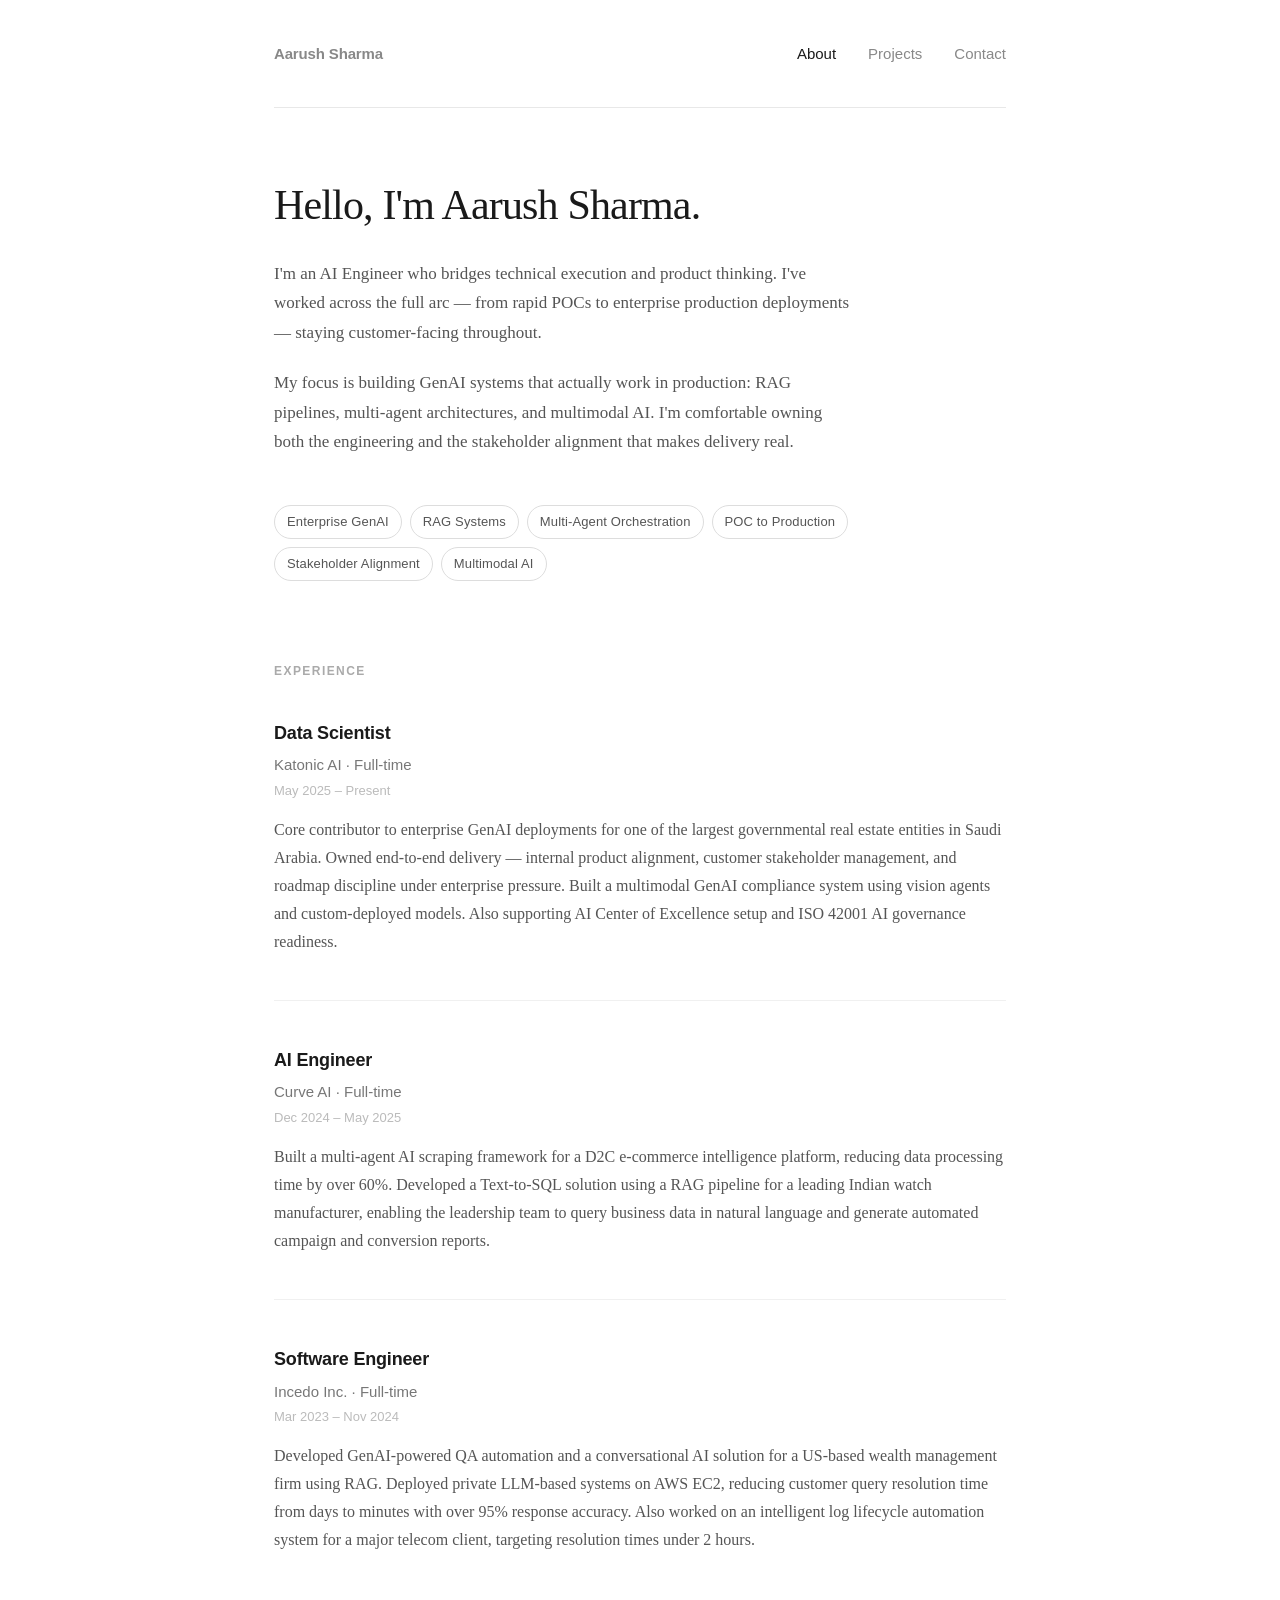
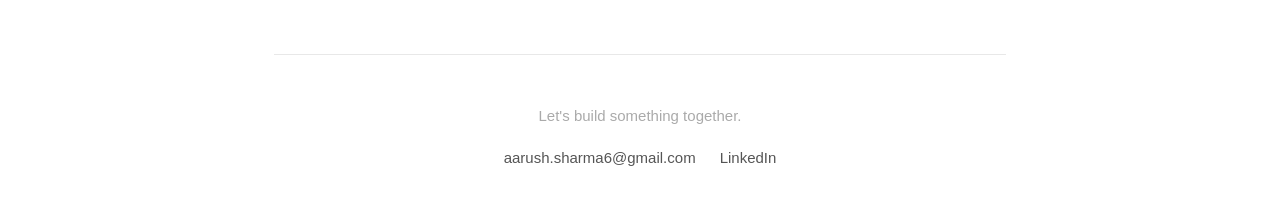
==== index.html @ 2edbb63f "Add files via upload" ====
<!DOCTYPE html>
<html lang="en">
<head>
    <meta charset="UTF-8">
    <meta name="viewport" content="width=device-width, initial-scale=1.0">
    <title>Aarush Sharma - AI Engineer</title>
    <link rel="stylesheet" href="styles.css">
    <meta name="description" content="Aarush Sharma - AI Engineer bridging technical execution and product thinking, with hands-on experience in enterprise GenAI deployments.">
</head>
<body>
    <div class="container">
        <!-- Navigation -->
        <nav class="nav">
            <a href="index.html" class="nav-brand">Aarush Sharma</a>
            <ul>
                <li><a href="index.html" class="active">About</a></li>
                <li><a href="projects.html">Projects</a></li>
                <li><a href="#contact">Contact</a></li>
            </ul>
        </nav>

        <!-- Hero Section -->
        <section class="hero" id="about">
            <h1>Hello, I'm Aarush Sharma.</h1>
            <p>I'm an AI Engineer who bridges technical execution and product thinking. I've worked across the full arc — from rapid POCs to enterprise production deployments — staying customer-facing throughout.</p>
            <p>My focus is building GenAI systems that actually work in production: RAG pipelines, multi-agent architectures, and multimodal AI. I'm comfortable owning both the engineering and the stakeholder alignment that makes delivery real.</p>
        </section>

        <!-- Areas of Depth -->
        <section class="section">
            <div class="depth-tags">
                <span class="depth-tag">Enterprise GenAI</span>
                <span class="depth-tag">RAG Systems</span>
                <span class="depth-tag">Multi-Agent Orchestration</span>
                <span class="depth-tag">POC to Production</span>
                <span class="depth-tag">Stakeholder Alignment</span>
                <span class="depth-tag">Multimodal AI</span>
            </div>
        </section>

        <!-- Experience Section -->
        <section class="section">
            <h2>Experience</h2>

            <div class="experience-item">
                <h3>Data Scientist</h3>
                <div class="company">Katonic AI · Full-time</div>
                <div class="duration">May 2025 – Present</div>
                <p>Core contributor to enterprise GenAI deployments for one of the largest governmental real estate entities in Saudi Arabia. Owned end-to-end delivery — internal product alignment, customer stakeholder management, and roadmap discipline under enterprise pressure. Built a multimodal GenAI compliance system using vision agents and custom-deployed models. Also supporting AI Center of Excellence setup and ISO 42001 AI governance readiness.</p>
            </div>

            <div class="experience-item">
                <h3>AI Engineer</h3>
                <div class="company">Curve AI · Full-time</div>
                <div class="duration">Dec 2024 – May 2025</div>
                <p>Built a multi-agent AI scraping framework for a D2C e-commerce intelligence platform, reducing data processing time by over 60%. Developed a Text-to-SQL solution using a RAG pipeline for a leading Indian watch manufacturer, enabling the leadership team to query business data in natural language and generate automated campaign and conversion reports.</p>
            </div>

            <div class="experience-item">
                <h3>Software Engineer</h3>
                <div class="company">Incedo Inc. · Full-time</div>
                <div class="duration">Mar 2023 – Nov 2024</div>
                <p>Developed GenAI-powered QA automation and a conversational AI solution for a US-based wealth management firm using RAG. Deployed private LLM-based systems on AWS EC2, reducing customer query resolution time from days to minutes with over 95% response accuracy. Also worked on an intelligent log lifecycle automation system for a major telecom client, targeting resolution times under 2 hours.</p>
            </div>
        </section>

        <!-- Footer -->
        <footer class="footer" id="contact">
            <p>Let's build something together.</p>
            <div class="links">
                <a href="mailto:aarush.sharma6@gmail.com">aarush.sharma6@gmail.com</a>
                <a href="https://linkedin.com/in/aarushsharma11" target="_blank">LinkedIn</a>
            </div>
        </footer>
    </div>
</body>
</html>
---- styles.css ----
* {
    margin: 0;
    padding: 0;
    box-sizing: border-box;
}

body {
    font-family: 'Georgia', 'Times New Roman', serif;
    line-height: 1.7;
    color: #1a1a1a;
    background: #fff;
}

.container {
    max-width: 780px;
    margin: 0 auto;
    padding: 0 24px;
}

/* Navigation */
.nav {
    display: flex;
    justify-content: space-between;
    align-items: center;
    padding: 40px 0;
    border-bottom: 1px solid #e8e8e8;
    margin-bottom: 72px;
}

.nav-brand {
    font-size: 17px;
    font-weight: 600;
    color: #1a1a1a;
    text-decoration: none;
    letter-spacing: -0.01em;
    font-family: -apple-system, BlinkMacSystemFont, 'Segoe UI', sans-serif;
}

.nav ul {
    display: flex;
    list-style: none;
    gap: 32px;
}

.nav a {
    text-decoration: none;
    color: #888;
    font-size: 15px;
    font-family: -apple-system, BlinkMacSystemFont, 'Segoe UI', sans-serif;
    transition: color 0.2s;
}

.nav a:hover,
.nav a.active {
    color: #1a1a1a;
}

/* Hero Section */
.hero {
    margin-bottom: 48px;
}

.hero h1 {
    font-size: 42px;
    font-weight: 400;
    margin-bottom: 28px;
    color: #1a1a1a;
    line-height: 1.2;
    letter-spacing: -0.02em;
}

.hero p {
    font-size: 17px;
    color: #555;
    margin-bottom: 20px;
    max-width: 580px;
    line-height: 1.75;
}

/* Depth Tags */
.depth-tags {
    display: flex;
    flex-wrap: wrap;
    gap: 8px;
    margin-bottom: 16px;
}

.depth-tag {
    display: inline-block;
    border: 1px solid #ddd;
    color: #555;
    padding: 5px 12px;
    border-radius: 20px;
    font-size: 13px;
    font-family: -apple-system, BlinkMacSystemFont, 'Segoe UI', sans-serif;
    letter-spacing: 0.01em;
}

/* Page Header */
.page-header {
    margin-bottom: 56px;
}

.page-header h1 {
    font-size: 36px;
    font-weight: 400;
    margin-bottom: 12px;
    color: #1a1a1a;
    letter-spacing: -0.02em;
}

.page-header p {
    font-size: 17px;
    color: #777;
    max-width: 520px;
    line-height: 1.65;
    font-family: -apple-system, BlinkMacSystemFont, 'Segoe UI', sans-serif;
}

/* Sections */
.section {
    margin-bottom: 80px;
}

.section > h2 {
    font-size: 12px;
    font-weight: 600;
    letter-spacing: 0.12em;
    text-transform: uppercase;
    color: #aaa;
    margin-bottom: 36px;
    font-family: -apple-system, BlinkMacSystemFont, 'Segoe UI', sans-serif;
}

/* Experience */
.experience-item {
    margin-bottom: 44px;
    padding-bottom: 44px;
    border-bottom: 1px solid #f0f0f0;
}

.experience-item:last-child {
    border-bottom: none;
    padding-bottom: 0;
    margin-bottom: 0;
}

.experience-item h3 {
    font-size: 18px;
    font-weight: 600;
    color: #1a1a1a;
    margin-bottom: 4px;
    font-family: -apple-system, BlinkMacSystemFont, 'Segoe UI', sans-serif;
    letter-spacing: -0.01em;
}

.experience-item .company {
    font-size: 15px;
    color: #777;
    margin-bottom: 2px;
    font-family: -apple-system, BlinkMacSystemFont, 'Segoe UI', sans-serif;
}

.experience-item .duration {
    font-size: 13px;
    color: #bbb;
    margin-bottom: 14px;
    font-family: -apple-system, BlinkMacSystemFont, 'Segoe UI', sans-serif;
}

.experience-item p {
    font-size: 16px;
    color: #555;
    line-height: 1.75;
}

/* Projects */
.project {
    margin-bottom: 52px;
    padding-bottom: 52px;
    border-bottom: 1px solid #f0f0f0;
}

.project:last-child {
    border-bottom: none;
    padding-bottom: 0;
    margin-bottom: 0;
}

.project h3 {
    font-size: 20px;
    font-weight: 400;
    color: #1a1a1a;
    margin-bottom: 6px;
    letter-spacing: -0.01em;
}

.project-meta {
    font-size: 13px;
    color: #bbb;
    margin-bottom: 18px;
    font-family: -apple-system, BlinkMacSystemFont, 'Segoe UI', sans-serif;
}

.project p {
    font-size: 16px;
    color: #555;
    margin-bottom: 16px;
    line-height: 1.75;
}

.section-intro {
    font-size: 15px;
    color: #888;
    margin-bottom: 40px;
    max-width: 560px;
    line-height: 1.65;
    font-family: -apple-system, BlinkMacSystemFont, 'Segoe UI', sans-serif;
    margin-top: -20px;
}

.poc-intro {
    font-size: 15px;
    color: #888;
    margin-bottom: 12px;
    line-height: 1.65;
    font-family: -apple-system, BlinkMacSystemFont, 'Segoe UI', sans-serif;
}

.project-points {
    list-style: none;
    padding: 0;
    margin: 0 0 4px 0;
}

.project-points li {
    font-size: 15px;
    color: #555;
    padding: 9px 0 9px 16px;
    border-bottom: 1px solid #f5f5f5;
    line-height: 1.65;
    font-family: -apple-system, BlinkMacSystemFont, 'Segoe UI', sans-serif;
    position: relative;
}

.project-points li:first-child {
    border-top: 1px solid #f5f5f5;
}

.project-points li::before {
    content: '–';
    position: absolute;
    left: 0;
    color: #ccc;
}

.project-points li strong {
    color: #333;
}

.tech-stack {
    display: flex;
    flex-wrap: wrap;
    gap: 6px;
    margin-top: 20px;
}

.tech {
    display: inline-block;
    background: #f6f6f6;
    color: #666;
    padding: 4px 10px;
    border-radius: 4px;
    font-size: 12px;
    font-family: -apple-system, BlinkMacSystemFont, 'Segoe UI', sans-serif;
    letter-spacing: 0.01em;
}

/* Footer */
.footer {
    margin-top: 100px;
    padding: 48px 0;
    border-top: 1px solid #e8e8e8;
    text-align: center;
}

.footer p {
    font-size: 15px;
    color: #aaa;
    margin-bottom: 16px;
    font-family: -apple-system, BlinkMacSystemFont, 'Segoe UI', sans-serif;
}

.footer .links {
    display: flex;
    justify-content: center;
    gap: 24px;
}

.footer .links a {
    color: #555;
    text-decoration: none;
    font-size: 15px;
    font-family: -apple-system, BlinkMacSystemFont, 'Segoe UI', sans-serif;
    transition: color 0.2s;
}

.footer .links a:hover {
    color: #1a1a1a;
}

/* Mobile */
@media (max-width: 640px) {
    .container {
        padding: 0 18px;
    }

    .nav {
        flex-direction: column;
        gap: 20px;
        text-align: center;
        margin-bottom: 52px;
    }

    .nav ul {
        gap: 20px;
    }

    .hero h1 {
        font-size: 30px;
    }

    .hero p {
        font-size: 16px;
    }

    .page-header h1 {
        font-size: 28px;
    }

    .footer .links {
        flex-direction: column;
        gap: 12px;
    }

    .depth-tags {
        gap: 6px;
    }
}
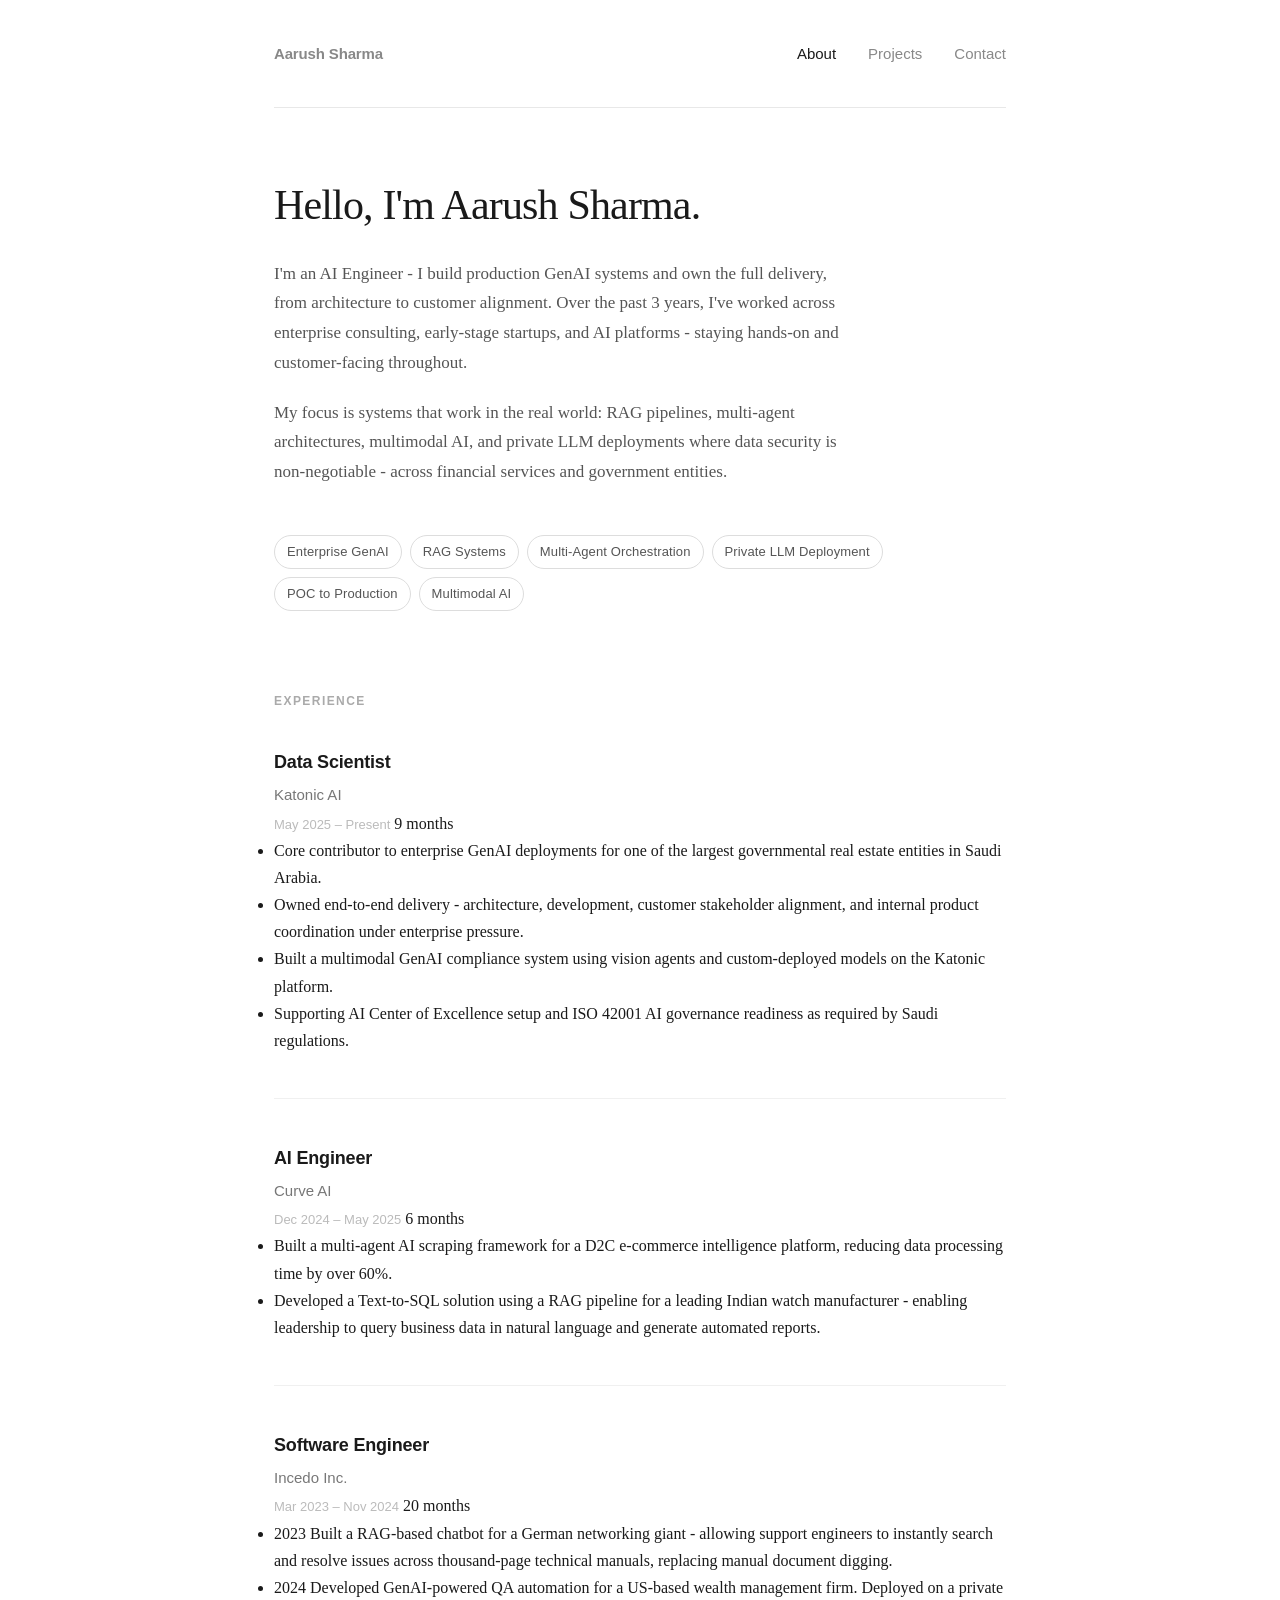
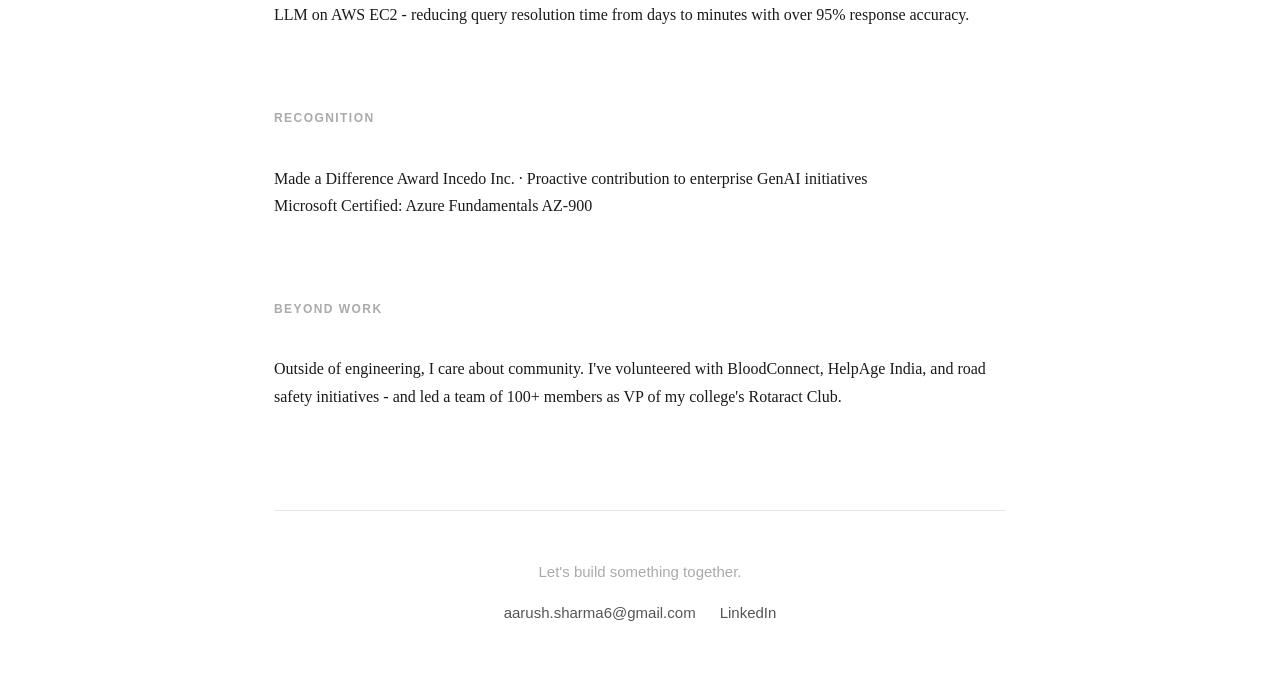
==== commit fe6cf896: "Revise index.html for improved content and structure Updated the content and structure of the index." ====
--- a/index.html
+++ b/index.html
@@ -5,11 +5,11 @@
     <meta name="viewport" content="width=device-width, initial-scale=1.0">
     <title>Aarush Sharma - AI Engineer</title>
     <link rel="stylesheet" href="styles.css">
-    <meta name="description" content="Aarush Sharma - AI Engineer bridging technical execution and product thinking, with hands-on experience in enterprise GenAI deployments.">
+    <meta name="description" content="Aarush Sharma - AI Engineer building production GenAI systems across enterprise clients.">
 </head>
 <body>
     <div class="container">
-        <!-- Navigation -->
+
         <nav class="nav">
             <a href="index.html" class="nav-brand">Aarush Sharma</a>
             <ul>
@@ -19,52 +19,99 @@
             </ul>
         </nav>
 
-        <!-- Hero Section -->
         <section class="hero" id="about">
             <h1>Hello, I'm Aarush Sharma.</h1>
-            <p>I'm an AI Engineer who bridges technical execution and product thinking. I've worked across the full arc — from rapid POCs to enterprise production deployments — staying customer-facing throughout.</p>
-            <p>My focus is building GenAI systems that actually work in production: RAG pipelines, multi-agent architectures, and multimodal AI. I'm comfortable owning both the engineering and the stakeholder alignment that makes delivery real.</p>
+            <p>I'm an AI Engineer - I build production GenAI systems and own the full delivery, from architecture to customer alignment. Over the past 3 years, I've worked across enterprise consulting, early-stage startups, and AI platforms - staying hands-on and customer-facing throughout.</p>
+            <p>My focus is systems that work in the real world: RAG pipelines, multi-agent architectures, multimodal AI, and private LLM deployments where data security is non-negotiable - across financial services and government entities.</p>
         </section>
 
-        <!-- Areas of Depth -->
         <section class="section">
             <div class="depth-tags">
                 <span class="depth-tag">Enterprise GenAI</span>
                 <span class="depth-tag">RAG Systems</span>
                 <span class="depth-tag">Multi-Agent Orchestration</span>
+                <span class="depth-tag">Private LLM Deployment</span>
                 <span class="depth-tag">POC to Production</span>
-                <span class="depth-tag">Stakeholder Alignment</span>
                 <span class="depth-tag">Multimodal AI</span>
             </div>
         </section>
 
-        <!-- Experience Section -->
         <section class="section">
             <h2>Experience</h2>
 
             <div class="experience-item">
-                <h3>Data Scientist</h3>
-                <div class="company">Katonic AI · Full-time</div>
-                <div class="duration">May 2025 – Present</div>
-                <p>Core contributor to enterprise GenAI deployments for one of the largest governmental real estate entities in Saudi Arabia. Owned end-to-end delivery — internal product alignment, customer stakeholder management, and roadmap discipline under enterprise pressure. Built a multimodal GenAI compliance system using vision agents and custom-deployed models. Also supporting AI Center of Excellence setup and ISO 42001 AI governance readiness.</p>
+                <div class="exp-header">
+                    <div>
+                        <h3>Data Scientist</h3>
+                        <div class="company">Katonic AI</div>
+                    </div>
+                    <div class="exp-meta">
+                        <span class="duration">May 2025 – Present</span>
+                        <span class="tenure">9 months</span>
+                    </div>
+                </div>
+                <ul class="exp-points">
+                    <li>Core contributor to enterprise GenAI deployments for one of the largest governmental real estate entities in Saudi Arabia.</li>
+                    <li>Owned end-to-end delivery - architecture, development, customer stakeholder alignment, and internal product coordination under enterprise pressure.</li>
+                    <li>Built a multimodal GenAI compliance system using vision agents and custom-deployed models on the Katonic platform.</li>
+                    <li>Supporting AI Center of Excellence setup and ISO 42001 AI governance readiness as required by Saudi regulations.</li>
+                </ul>
             </div>
 
             <div class="experience-item">
-                <h3>AI Engineer</h3>
-                <div class="company">Curve AI · Full-time</div>
-                <div class="duration">Dec 2024 – May 2025</div>
-                <p>Built a multi-agent AI scraping framework for a D2C e-commerce intelligence platform, reducing data processing time by over 60%. Developed a Text-to-SQL solution using a RAG pipeline for a leading Indian watch manufacturer, enabling the leadership team to query business data in natural language and generate automated campaign and conversion reports.</p>
+                <div class="exp-header">
+                    <div>
+                        <h3>AI Engineer</h3>
+                        <div class="company">Curve AI</div>
+                    </div>
+                    <div class="exp-meta">
+                        <span class="duration">Dec 2024 – May 2025</span>
+                        <span class="tenure">6 months</span>
+                    </div>
+                </div>
+                <ul class="exp-points">
+                    <li>Built a multi-agent AI scraping framework for a D2C e-commerce intelligence platform, reducing data processing time by over 60%.</li>
+                    <li>Developed a Text-to-SQL solution using a RAG pipeline for a leading Indian watch manufacturer - enabling leadership to query business data in natural language and generate automated reports.</li>
+                </ul>
             </div>
 
             <div class="experience-item">
-                <h3>Software Engineer</h3>
-                <div class="company">Incedo Inc. · Full-time</div>
-                <div class="duration">Mar 2023 – Nov 2024</div>
-                <p>Developed GenAI-powered QA automation and a conversational AI solution for a US-based wealth management firm using RAG. Deployed private LLM-based systems on AWS EC2, reducing customer query resolution time from days to minutes with over 95% response accuracy. Also worked on an intelligent log lifecycle automation system for a major telecom client, targeting resolution times under 2 hours.</p>
+                <div class="exp-header">
+                    <div>
+                        <h3>Software Engineer</h3>
+                        <div class="company">Incedo Inc.</div>
+                    </div>
+                    <div class="exp-meta">
+                        <span class="duration">Mar 2023 – Nov 2024</span>
+                        <span class="tenure">20 months</span>
+                    </div>
+                </div>
+                <ul class="exp-points">
+                    <li><span class="exp-tag">2023</span> Built a RAG-based chatbot for a German networking giant - allowing support engineers to instantly search and resolve issues across thousand-page technical manuals, replacing manual document digging.</li>
+                    <li><span class="exp-tag">2024</span> Developed GenAI-powered QA automation for a US-based wealth management firm. Deployed on a private LLM on AWS EC2 - reducing query resolution time from days to minutes with over 95% response accuracy.</li>
+                </ul>
             </div>
         </section>
 
-        <!-- Footer -->
+        <section class="section">
+            <h2>Recognition</h2>
+            <div class="recognition-row">
+                <div class="recognition-item">
+                    <span class="rec-title">Made a Difference Award</span>
+                    <span class="rec-sub">Incedo Inc. · Proactive contribution to enterprise GenAI initiatives</span>
+                </div>
+                <div class="recognition-item">
+                    <span class="rec-title">Microsoft Certified: Azure Fundamentals</span>
+                    <span class="rec-sub">AZ-900</span>
+                </div>
+            </div>
+        </section>
+
+        <section class="section">
+            <h2>Beyond Work</h2>
+            <p class="beyond-text">Outside of engineering, I care about community. I've volunteered with BloodConnect, HelpAge India, and road safety initiatives - and led a team of 100+ members as VP of my college's Rotaract Club.</p>
+        </section>
+
         <footer class="footer" id="contact">
             <p>Let's build something together.</p>
             <div class="links">
@@ -72,6 +119,7 @@
                 <a href="https://linkedin.com/in/aarushsharma11" target="_blank">LinkedIn</a>
             </div>
         </footer>
+
     </div>
 </body>
-</html>+</html>
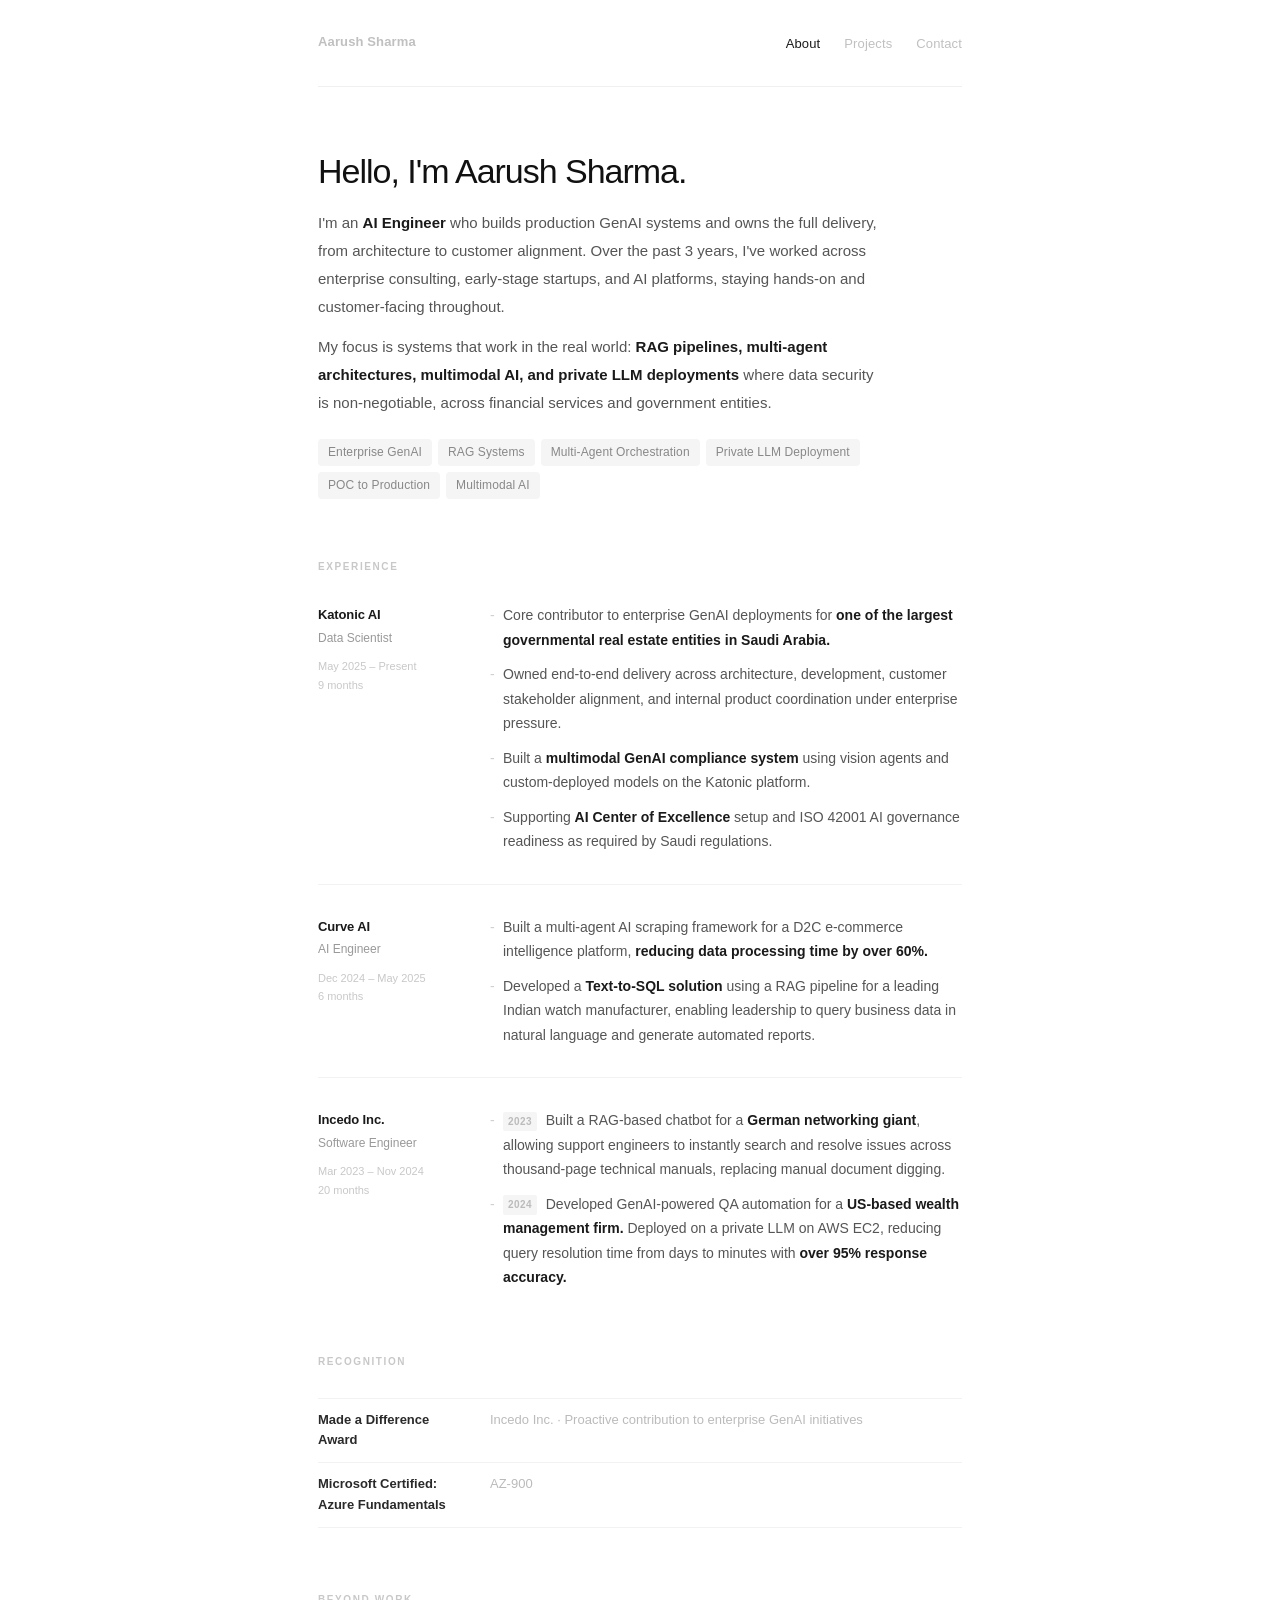
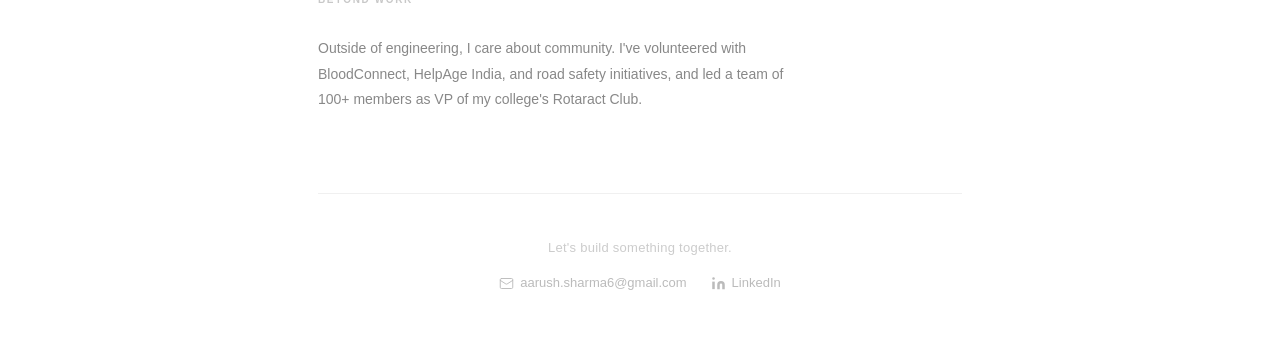
==== commit ffc74eb1: "Redesign portfolio for cleaner, more minimal aesthetic - Two-column experience layout with company a" ====
--- a/index.html
+++ b/index.html
@@ -1,125 +1,119 @@
-<!DOCTYPE html>
-<html lang="en">
-<head>
-    <meta charset="UTF-8">
-    <meta name="viewport" content="width=device-width, initial-scale=1.0">
-    <title>Aarush Sharma - AI Engineer</title>
-    <link rel="stylesheet" href="styles.css">
-    <meta name="description" content="Aarush Sharma - AI Engineer building production GenAI systems across enterprise clients.">
-</head>
-<body>
-    <div class="container">
-
-        <nav class="nav">
-            <a href="index.html" class="nav-brand">Aarush Sharma</a>
-            <ul>
-                <li><a href="index.html" class="active">About</a></li>
-                <li><a href="projects.html">Projects</a></li>
-                <li><a href="#contact">Contact</a></li>
-            </ul>
-        </nav>
-
-        <section class="hero" id="about">
-            <h1>Hello, I'm Aarush Sharma.</h1>
-            <p>I'm an AI Engineer - I build production GenAI systems and own the full delivery, from architecture to customer alignment. Over the past 3 years, I've worked across enterprise consulting, early-stage startups, and AI platforms - staying hands-on and customer-facing throughout.</p>
-            <p>My focus is systems that work in the real world: RAG pipelines, multi-agent architectures, multimodal AI, and private LLM deployments where data security is non-negotiable - across financial services and government entities.</p>
-        </section>
-
-        <section class="section">
-            <div class="depth-tags">
-                <span class="depth-tag">Enterprise GenAI</span>
-                <span class="depth-tag">RAG Systems</span>
-                <span class="depth-tag">Multi-Agent Orchestration</span>
-                <span class="depth-tag">Private LLM Deployment</span>
-                <span class="depth-tag">POC to Production</span>
-                <span class="depth-tag">Multimodal AI</span>
-            </div>
-        </section>
-
-        <section class="section">
-            <h2>Experience</h2>
-
-            <div class="experience-item">
-                <div class="exp-header">
-                    <div>
-                        <h3>Data Scientist</h3>
-                        <div class="company">Katonic AI</div>
-                    </div>
-                    <div class="exp-meta">
-                        <span class="duration">May 2025 – Present</span>
-                        <span class="tenure">9 months</span>
-                    </div>
-                </div>
-                <ul class="exp-points">
-                    <li>Core contributor to enterprise GenAI deployments for one of the largest governmental real estate entities in Saudi Arabia.</li>
-                    <li>Owned end-to-end delivery - architecture, development, customer stakeholder alignment, and internal product coordination under enterprise pressure.</li>
-                    <li>Built a multimodal GenAI compliance system using vision agents and custom-deployed models on the Katonic platform.</li>
-                    <li>Supporting AI Center of Excellence setup and ISO 42001 AI governance readiness as required by Saudi regulations.</li>
-                </ul>
-            </div>
-
-            <div class="experience-item">
-                <div class="exp-header">
-                    <div>
-                        <h3>AI Engineer</h3>
-                        <div class="company">Curve AI</div>
-                    </div>
-                    <div class="exp-meta">
-                        <span class="duration">Dec 2024 – May 2025</span>
-                        <span class="tenure">6 months</span>
-                    </div>
-                </div>
-                <ul class="exp-points">
-                    <li>Built a multi-agent AI scraping framework for a D2C e-commerce intelligence platform, reducing data processing time by over 60%.</li>
-                    <li>Developed a Text-to-SQL solution using a RAG pipeline for a leading Indian watch manufacturer - enabling leadership to query business data in natural language and generate automated reports.</li>
-                </ul>
-            </div>
-
-            <div class="experience-item">
-                <div class="exp-header">
-                    <div>
-                        <h3>Software Engineer</h3>
-                        <div class="company">Incedo Inc.</div>
-                    </div>
-                    <div class="exp-meta">
-                        <span class="duration">Mar 2023 – Nov 2024</span>
-                        <span class="tenure">20 months</span>
-                    </div>
-                </div>
-                <ul class="exp-points">
-                    <li><span class="exp-tag">2023</span> Built a RAG-based chatbot for a German networking giant - allowing support engineers to instantly search and resolve issues across thousand-page technical manuals, replacing manual document digging.</li>
-                    <li><span class="exp-tag">2024</span> Developed GenAI-powered QA automation for a US-based wealth management firm. Deployed on a private LLM on AWS EC2 - reducing query resolution time from days to minutes with over 95% response accuracy.</li>
-                </ul>
-            </div>
-        </section>
-
-        <section class="section">
-            <h2>Recognition</h2>
-            <div class="recognition-row">
-                <div class="recognition-item">
-                    <span class="rec-title">Made a Difference Award</span>
-                    <span class="rec-sub">Incedo Inc. · Proactive contribution to enterprise GenAI initiatives</span>
-                </div>
-                <div class="recognition-item">
-                    <span class="rec-title">Microsoft Certified: Azure Fundamentals</span>
-                    <span class="rec-sub">AZ-900</span>
-                </div>
-            </div>
-        </section>
-
-        <section class="section">
-            <h2>Beyond Work</h2>
-            <p class="beyond-text">Outside of engineering, I care about community. I've volunteered with BloodConnect, HelpAge India, and road safety initiatives - and led a team of 100+ members as VP of my college's Rotaract Club.</p>
-        </section>
-
-        <footer class="footer" id="contact">
-            <p>Let's build something together.</p>
-            <div class="links">
-                <a href="mailto:aarush.sharma6@gmail.com">aarush.sharma6@gmail.com</a>
-                <a href="https://linkedin.com/in/aarushsharma11" target="_blank">LinkedIn</a>
-            </div>
-        </footer>
-
-    </div>
-</body>
-</html>
+<!DOCTYPE html>
+<html lang="en">
+<head>
+    <meta charset="UTF-8">
+    <meta name="viewport" content="width=device-width, initial-scale=1.0">
+    <title>Aarush Sharma - AI Engineer</title>
+    <link rel="stylesheet" href="styles.css">
+    <meta name="description" content="Aarush Sharma - AI Engineer building production GenAI systems across enterprise clients.">
+</head>
+<body>
+    <div class="container">
+
+        <nav class="nav">
+            <a href="index.html" class="nav-brand">Aarush Sharma</a>
+            <ul>
+                <li><a href="index.html" class="active">About</a></li>
+                <li><a href="projects.html">Projects</a></li>
+                <li><a href="#contact">Contact</a></li>
+            </ul>
+        </nav>
+
+        <section class="hero" id="about">
+            <h1>Hello, I'm Aarush Sharma.</h1>
+            <p>I'm an <strong>AI Engineer</strong> who builds production GenAI systems and owns the full delivery, from architecture to customer alignment. Over the past 3 years, I've worked across enterprise consulting, early-stage startups, and AI platforms, staying hands-on and customer-facing throughout.</p>
+            <p>My focus is systems that work in the real world: <strong>RAG pipelines, multi-agent architectures, multimodal AI, and private LLM deployments</strong> where data security is non-negotiable, across financial services and government entities.</p>
+            <div class="depth-tags">
+                <span class="depth-tag">Enterprise GenAI</span>
+                <span class="depth-tag">RAG Systems</span>
+                <span class="depth-tag">Multi-Agent Orchestration</span>
+                <span class="depth-tag">Private LLM Deployment</span>
+                <span class="depth-tag">POC to Production</span>
+                <span class="depth-tag">Multimodal AI</span>
+            </div>
+        </section>
+
+        <section class="section">
+            <h2>Experience</h2>
+
+            <div class="experience-item">
+                <div class="exp-left">
+                    <div class="company">Katonic AI</div>
+                    <div class="role">Data Scientist</div>
+                    <div class="duration">May 2025 – Present<br>9 months</div>
+                </div>
+                <div class="exp-right">
+                    <ul class="exp-points">
+                        <li>Core contributor to enterprise GenAI deployments for <strong>one of the largest governmental real estate entities in Saudi Arabia.</strong></li>
+                        <li>Owned end-to-end delivery across architecture, development, customer stakeholder alignment, and internal product coordination under enterprise pressure.</li>
+                        <li>Built a <strong>multimodal GenAI compliance system</strong> using vision agents and custom-deployed models on the Katonic platform.</li>
+                        <li>Supporting <strong>AI Center of Excellence</strong> setup and ISO 42001 AI governance readiness as required by Saudi regulations.</li>
+                    </ul>
+                </div>
+            </div>
+
+            <div class="experience-item">
+                <div class="exp-left">
+                    <div class="company">Curve AI</div>
+                    <div class="role">AI Engineer</div>
+                    <div class="duration">Dec 2024 – May 2025<br>6 months</div>
+                </div>
+                <div class="exp-right">
+                    <ul class="exp-points">
+                        <li>Built a multi-agent AI scraping framework for a D2C e-commerce intelligence platform, <strong>reducing data processing time by over 60%.</strong></li>
+                        <li>Developed a <strong>Text-to-SQL solution</strong> using a RAG pipeline for a leading Indian watch manufacturer, enabling leadership to query business data in natural language and generate automated reports.</li>
+                    </ul>
+                </div>
+            </div>
+
+            <div class="experience-item">
+                <div class="exp-left">
+                    <div class="company">Incedo Inc.</div>
+                    <div class="role">Software Engineer</div>
+                    <div class="duration">Mar 2023 – Nov 2024<br>20 months</div>
+                </div>
+                <div class="exp-right">
+                    <ul class="exp-points">
+                        <li><span class="exp-tag">2023</span> Built a RAG-based chatbot for a <strong>German networking giant</strong>, allowing support engineers to instantly search and resolve issues across thousand-page technical manuals, replacing manual document digging.</li>
+                        <li><span class="exp-tag">2024</span> Developed GenAI-powered QA automation for a <strong>US-based wealth management firm.</strong> Deployed on a private LLM on AWS EC2, reducing query resolution time from days to minutes with <strong>over 95% response accuracy.</strong></li>
+                    </ul>
+                </div>
+            </div>
+        </section>
+
+        <section class="section">
+            <h2>Recognition</h2>
+            <div class="recognition-row">
+                <div class="recognition-item">
+                    <span class="rec-title">Made a Difference Award</span>
+                    <span class="rec-sub">Incedo Inc. · Proactive contribution to enterprise GenAI initiatives</span>
+                </div>
+                <div class="recognition-item">
+                    <span class="rec-title">Microsoft Certified: Azure Fundamentals</span>
+                    <span class="rec-sub">AZ-900</span>
+                </div>
+            </div>
+        </section>
+
+        <section class="section">
+            <h2>Beyond Work</h2>
+            <p class="beyond-text">Outside of engineering, I care about community. I've volunteered with BloodConnect, HelpAge India, and road safety initiatives, and led a team of 100+ members as VP of my college's Rotaract Club.</p>
+        </section>
+
+        <footer class="footer" id="contact">
+            <p>Let's build something together.</p>
+            <div class="links">
+                <a href="mailto:aarush.sharma6@gmail.com">
+                    <svg viewBox="0 0 24 24" fill="none" stroke="currentColor" stroke-width="1.5" stroke-linecap="round" stroke-linejoin="round"><rect x="2" y="4" width="20" height="16" rx="2"/><path d="m22 7-8.97 5.7a1.94 1.94 0 0 1-2.06 0L2 7"/></svg>
+                    aarush.sharma6@gmail.com
+                </a>
+                <a href="https://linkedin.com/in/aarushsharma11" target="_blank">
+                    <svg viewBox="0 0 24 24" fill="currentColor"><path d="M16 8a6 6 0 0 1 6 6v7h-4v-7a2 2 0 0 0-2-2 2 2 0 0 0-2 2v7h-4v-7a6 6 0 0 1 6-6z"/><rect x="2" y="9" width="4" height="12"/><circle cx="4" cy="4" r="2"/></svg>
+                    LinkedIn
+                </a>
+            </div>
+        </footer>
+
+    </div>
+</body>
+</html>
--- a/styles.css
+++ b/styles.css
@@ -1,349 +1,461 @@
-* {
-    margin: 0;
-    padding: 0;
-    box-sizing: border-box;
-}
-
-body {
-    font-family: 'Georgia', 'Times New Roman', serif;
-    line-height: 1.7;
-    color: #1a1a1a;
-    background: #fff;
-}
-
-.container {
-    max-width: 780px;
-    margin: 0 auto;
-    padding: 0 24px;
-}
-
-/* Navigation */
-.nav {
-    display: flex;
-    justify-content: space-between;
-    align-items: center;
-    padding: 40px 0;
-    border-bottom: 1px solid #e8e8e8;
-    margin-bottom: 72px;
-}
-
-.nav-brand {
-    font-size: 17px;
-    font-weight: 600;
-    color: #1a1a1a;
-    text-decoration: none;
-    letter-spacing: -0.01em;
-    font-family: -apple-system, BlinkMacSystemFont, 'Segoe UI', sans-serif;
-}
-
-.nav ul {
-    display: flex;
-    list-style: none;
-    gap: 32px;
-}
-
-.nav a {
-    text-decoration: none;
-    color: #888;
-    font-size: 15px;
-    font-family: -apple-system, BlinkMacSystemFont, 'Segoe UI', sans-serif;
-    transition: color 0.2s;
-}
-
-.nav a:hover,
-.nav a.active {
-    color: #1a1a1a;
-}
-
-/* Hero Section */
-.hero {
-    margin-bottom: 48px;
-}
-
-.hero h1 {
-    font-size: 42px;
-    font-weight: 400;
-    margin-bottom: 28px;
-    color: #1a1a1a;
-    line-height: 1.2;
-    letter-spacing: -0.02em;
-}
-
-.hero p {
-    font-size: 17px;
-    color: #555;
-    margin-bottom: 20px;
-    max-width: 580px;
-    line-height: 1.75;
-}
-
-/* Depth Tags */
-.depth-tags {
-    display: flex;
-    flex-wrap: wrap;
-    gap: 8px;
-    margin-bottom: 16px;
-}
-
-.depth-tag {
-    display: inline-block;
-    border: 1px solid #ddd;
-    color: #555;
-    padding: 5px 12px;
-    border-radius: 20px;
-    font-size: 13px;
-    font-family: -apple-system, BlinkMacSystemFont, 'Segoe UI', sans-serif;
-    letter-spacing: 0.01em;
-}
-
-/* Page Header */
-.page-header {
-    margin-bottom: 56px;
-}
-
-.page-header h1 {
-    font-size: 36px;
-    font-weight: 400;
-    margin-bottom: 12px;
-    color: #1a1a1a;
-    letter-spacing: -0.02em;
-}
-
-.page-header p {
-    font-size: 17px;
-    color: #777;
-    max-width: 520px;
-    line-height: 1.65;
-    font-family: -apple-system, BlinkMacSystemFont, 'Segoe UI', sans-serif;
-}
-
-/* Sections */
-.section {
-    margin-bottom: 80px;
-}
-
-.section > h2 {
-    font-size: 12px;
-    font-weight: 600;
-    letter-spacing: 0.12em;
-    text-transform: uppercase;
-    color: #aaa;
-    margin-bottom: 36px;
-    font-family: -apple-system, BlinkMacSystemFont, 'Segoe UI', sans-serif;
-}
-
-/* Experience */
-.experience-item {
-    margin-bottom: 44px;
-    padding-bottom: 44px;
-    border-bottom: 1px solid #f0f0f0;
-}
-
-.experience-item:last-child {
-    border-bottom: none;
-    padding-bottom: 0;
-    margin-bottom: 0;
-}
-
-.experience-item h3 {
-    font-size: 18px;
-    font-weight: 600;
-    color: #1a1a1a;
-    margin-bottom: 4px;
-    font-family: -apple-system, BlinkMacSystemFont, 'Segoe UI', sans-serif;
-    letter-spacing: -0.01em;
-}
-
-.experience-item .company {
-    font-size: 15px;
-    color: #777;
-    margin-bottom: 2px;
-    font-family: -apple-system, BlinkMacSystemFont, 'Segoe UI', sans-serif;
-}
-
-.experience-item .duration {
-    font-size: 13px;
-    color: #bbb;
-    margin-bottom: 14px;
-    font-family: -apple-system, BlinkMacSystemFont, 'Segoe UI', sans-serif;
-}
-
-.experience-item p {
-    font-size: 16px;
-    color: #555;
-    line-height: 1.75;
-}
-
-/* Projects */
-.project {
-    margin-bottom: 52px;
-    padding-bottom: 52px;
-    border-bottom: 1px solid #f0f0f0;
-}
-
-.project:last-child {
-    border-bottom: none;
-    padding-bottom: 0;
-    margin-bottom: 0;
-}
-
-.project h3 {
-    font-size: 20px;
-    font-weight: 400;
-    color: #1a1a1a;
-    margin-bottom: 6px;
-    letter-spacing: -0.01em;
-}
-
-.project-meta {
-    font-size: 13px;
-    color: #bbb;
-    margin-bottom: 18px;
-    font-family: -apple-system, BlinkMacSystemFont, 'Segoe UI', sans-serif;
-}
-
-.project p {
-    font-size: 16px;
-    color: #555;
-    margin-bottom: 16px;
-    line-height: 1.75;
-}
-
-.section-intro {
-    font-size: 15px;
-    color: #888;
-    margin-bottom: 40px;
-    max-width: 560px;
-    line-height: 1.65;
-    font-family: -apple-system, BlinkMacSystemFont, 'Segoe UI', sans-serif;
-    margin-top: -20px;
-}
-
-.poc-intro {
-    font-size: 15px;
-    color: #888;
-    margin-bottom: 12px;
-    line-height: 1.65;
-    font-family: -apple-system, BlinkMacSystemFont, 'Segoe UI', sans-serif;
-}
-
-.project-points {
-    list-style: none;
-    padding: 0;
-    margin: 0 0 4px 0;
-}
-
-.project-points li {
-    font-size: 15px;
-    color: #555;
-    padding: 9px 0 9px 16px;
-    border-bottom: 1px solid #f5f5f5;
-    line-height: 1.65;
-    font-family: -apple-system, BlinkMacSystemFont, 'Segoe UI', sans-serif;
-    position: relative;
-}
-
-.project-points li:first-child {
-    border-top: 1px solid #f5f5f5;
-}
-
-.project-points li::before {
-    content: '–';
-    position: absolute;
-    left: 0;
-    color: #ccc;
-}
-
-.project-points li strong {
-    color: #333;
-}
-
-.tech-stack {
-    display: flex;
-    flex-wrap: wrap;
-    gap: 6px;
-    margin-top: 20px;
-}
-
-.tech {
-    display: inline-block;
-    background: #f6f6f6;
-    color: #666;
-    padding: 4px 10px;
-    border-radius: 4px;
-    font-size: 12px;
-    font-family: -apple-system, BlinkMacSystemFont, 'Segoe UI', sans-serif;
-    letter-spacing: 0.01em;
-}
-
-/* Footer */
-.footer {
-    margin-top: 100px;
-    padding: 48px 0;
-    border-top: 1px solid #e8e8e8;
-    text-align: center;
-}
-
-.footer p {
-    font-size: 15px;
-    color: #aaa;
-    margin-bottom: 16px;
-    font-family: -apple-system, BlinkMacSystemFont, 'Segoe UI', sans-serif;
-}
-
-.footer .links {
-    display: flex;
-    justify-content: center;
-    gap: 24px;
-}
-
-.footer .links a {
-    color: #555;
-    text-decoration: none;
-    font-size: 15px;
-    font-family: -apple-system, BlinkMacSystemFont, 'Segoe UI', sans-serif;
-    transition: color 0.2s;
-}
-
-.footer .links a:hover {
-    color: #1a1a1a;
-}
-
-/* Mobile */
-@media (max-width: 640px) {
-    .container {
-        padding: 0 18px;
-    }
-
-    .nav {
-        flex-direction: column;
-        gap: 20px;
-        text-align: center;
-        margin-bottom: 52px;
-    }
-
-    .nav ul {
-        gap: 20px;
-    }
-
-    .hero h1 {
-        font-size: 30px;
-    }
-
-    .hero p {
-        font-size: 16px;
-    }
-
-    .page-header h1 {
-        font-size: 28px;
-    }
-
-    .footer .links {
-        flex-direction: column;
-        gap: 12px;
-    }
-
-    .depth-tags {
-        gap: 6px;
-    }
-}+* {
+    margin: 0;
+    padding: 0;
+    box-sizing: border-box;
+}
+
+body {
+    font-family: -apple-system, BlinkMacSystemFont, 'Segoe UI', sans-serif;
+    line-height: 1.6;
+    color: #1a1a1a;
+    background: #fff;
+    -webkit-font-smoothing: antialiased;
+}
+
+.container {
+    max-width: 700px;
+    margin: 0 auto;
+    padding: 0 28px;
+}
+
+/* Navigation */
+.nav {
+    display: flex;
+    justify-content: space-between;
+    align-items: center;
+    padding: 30px 0;
+    margin-bottom: 64px;
+    border-bottom: 1px solid #f0f0f0;
+}
+
+.nav-brand {
+    font-size: 14px;
+    font-weight: 600;
+    color: #1a1a1a;
+    text-decoration: none;
+    letter-spacing: -0.01em;
+}
+
+.nav ul {
+    display: flex;
+    list-style: none;
+    gap: 24px;
+}
+
+.nav a {
+    text-decoration: none;
+    color: #c0c0c0;
+    font-size: 13px;
+    transition: color 0.15s;
+    letter-spacing: 0.01em;
+}
+
+.nav a:hover,
+.nav a.active {
+    color: #1a1a1a;
+}
+
+/* Hero */
+.hero {
+    margin-bottom: 60px;
+}
+
+.hero h1 {
+    font-size: 34px;
+    font-weight: 500;
+    margin-bottom: 18px;
+    color: #111;
+    line-height: 1.2;
+    letter-spacing: -0.03em;
+}
+
+.hero p {
+    font-size: 15px;
+    color: #555;
+    margin-bottom: 13px;
+    max-width: 560px;
+    line-height: 1.85;
+}
+
+.hero p strong {
+    color: #1a1a1a;
+    font-weight: 600;
+}
+
+/* Depth Tags */
+.depth-tags {
+    display: flex;
+    flex-wrap: wrap;
+    gap: 6px;
+    margin-top: 22px;
+}
+
+.depth-tag {
+    display: inline-block;
+    background: #f5f5f5;
+    color: #888;
+    padding: 4px 10px;
+    border-radius: 4px;
+    font-size: 12px;
+    letter-spacing: 0.01em;
+    font-weight: 500;
+}
+
+/* Page Header */
+.page-header {
+    margin-bottom: 52px;
+}
+
+.page-header h1 {
+    font-size: 30px;
+    font-weight: 500;
+    margin-bottom: 10px;
+    color: #111;
+    letter-spacing: -0.025em;
+}
+
+.page-header p {
+    font-size: 15px;
+    color: #888;
+    max-width: 480px;
+    line-height: 1.75;
+}
+
+/* Sections */
+.section {
+    margin-bottom: 64px;
+}
+
+.section > h2 {
+    font-size: 10px;
+    font-weight: 700;
+    letter-spacing: 0.16em;
+    text-transform: uppercase;
+    color: #c8c8c8;
+    margin-bottom: 28px;
+}
+
+/* Experience - two column */
+.experience-item {
+    display: grid;
+    grid-template-columns: 140px 1fr;
+    gap: 0 32px;
+    margin-bottom: 30px;
+    padding-bottom: 30px;
+    border-bottom: 1px solid #f2f2f2;
+}
+
+.experience-item:last-child {
+    border-bottom: none;
+    margin-bottom: 0;
+    padding-bottom: 0;
+}
+
+.exp-left {
+    padding-top: 2px;
+}
+
+.exp-left .company {
+    font-size: 13px;
+    font-weight: 700;
+    color: #1a1a1a;
+    margin-bottom: 3px;
+    letter-spacing: -0.01em;
+}
+
+.exp-left .role {
+    font-size: 12px;
+    color: #999;
+    margin-bottom: 9px;
+    font-weight: 400;
+}
+
+.exp-left .duration {
+    font-size: 11px;
+    color: #c8c8c8;
+    line-height: 1.7;
+}
+
+.exp-right {}
+
+.exp-points {
+    list-style: none;
+    padding: 0;
+    margin: 0;
+}
+
+.exp-points li {
+    font-size: 14px;
+    color: #555;
+    padding-left: 13px;
+    margin-bottom: 10px;
+    line-height: 1.75;
+    position: relative;
+}
+
+.exp-points li:last-child {
+    margin-bottom: 0;
+}
+
+.exp-points li::before {
+    content: '-';
+    position: absolute;
+    left: 0;
+    color: #d0d0d0;
+}
+
+.exp-points li strong {
+    color: #1a1a1a;
+    font-weight: 600;
+}
+
+.exp-tag {
+    display: inline-block;
+    font-size: 10px;
+    font-weight: 700;
+    color: #bbb;
+    background: #f5f5f5;
+    padding: 1px 5px;
+    border-radius: 2px;
+    margin-right: 5px;
+    vertical-align: middle;
+    letter-spacing: 0.04em;
+}
+
+/* Recognition */
+.recognition-row {
+    display: flex;
+    flex-direction: column;
+}
+
+.recognition-item {
+    display: grid;
+    grid-template-columns: 140px 1fr;
+    gap: 0 32px;
+    padding: 11px 0;
+    border-bottom: 1px solid #f2f2f2;
+}
+
+.recognition-item:first-child {
+    border-top: 1px solid #f2f2f2;
+}
+
+.rec-title {
+    font-size: 13px;
+    font-weight: 600;
+    color: #2a2a2a;
+}
+
+.rec-sub {
+    font-size: 13px;
+    color: #bbb;
+    line-height: 1.5;
+}
+
+/* Beyond Work */
+.beyond-text {
+    font-size: 14px;
+    color: #888;
+    line-height: 1.85;
+    max-width: 500px;
+}
+
+/* Projects page */
+.section-intro {
+    font-size: 14px;
+    color: #999;
+    margin-bottom: 36px;
+    max-width: 520px;
+    line-height: 1.75;
+    margin-top: -10px;
+}
+
+.project {
+    margin-bottom: 44px;
+    padding-bottom: 44px;
+    border-bottom: 1px solid #f2f2f2;
+}
+
+.project:last-child {
+    border-bottom: none;
+    padding-bottom: 0;
+    margin-bottom: 0;
+}
+
+.project h3 {
+    font-size: 16px;
+    font-weight: 600;
+    color: #111;
+    margin-bottom: 5px;
+    letter-spacing: -0.015em;
+}
+
+.project-meta {
+    font-size: 12px;
+    color: #c8c8c8;
+    margin-bottom: 16px;
+    line-height: 1.5;
+}
+
+.poc-intro {
+    font-size: 14px;
+    color: #999;
+    margin-bottom: 14px;
+    line-height: 1.75;
+}
+
+.project-points {
+    list-style: none;
+    padding: 0;
+    margin: 0 0 4px 0;
+}
+
+.project-points li {
+    font-size: 14px;
+    color: #555;
+    padding-left: 13px;
+    margin-bottom: 10px;
+    line-height: 1.75;
+    position: relative;
+}
+
+.project-points li:last-child {
+    margin-bottom: 0;
+}
+
+.project-points li::before {
+    content: '-';
+    position: absolute;
+    left: 0;
+    color: #d0d0d0;
+}
+
+.project-points li strong {
+    color: #1a1a1a;
+    font-weight: 600;
+}
+
+.proof-link {
+    color: #bbb;
+    text-decoration: none;
+    border-bottom: 1px solid #e8e8e8;
+    padding-bottom: 1px;
+    font-size: 12px;
+    transition: color 0.15s, border-color 0.15s;
+}
+
+.proof-link:hover {
+    color: #555;
+    border-color: #aaa;
+}
+
+.tech-stack {
+    display: flex;
+    flex-wrap: wrap;
+    gap: 5px;
+    margin-top: 16px;
+}
+
+.tech {
+    display: inline-block;
+    background: #f5f5f5;
+    color: #999;
+    padding: 3px 8px;
+    border-radius: 3px;
+    font-size: 11px;
+    font-weight: 500;
+    letter-spacing: 0.01em;
+}
+
+/* Footer */
+.footer {
+    margin-top: 80px;
+    padding: 44px 0;
+    border-top: 1px solid #f0f0f0;
+    text-align: center;
+}
+
+.footer p {
+    font-size: 13px;
+    color: #ccc;
+    margin-bottom: 14px;
+    letter-spacing: 0.02em;
+}
+
+.footer .links {
+    display: flex;
+    justify-content: center;
+    gap: 24px;
+}
+
+.footer .links a {
+    color: #bbb;
+    text-decoration: none;
+    font-size: 13px;
+    transition: color 0.15s;
+    display: flex;
+    align-items: center;
+    gap: 6px;
+}
+
+.footer .links a:hover {
+    color: #1a1a1a;
+}
+
+.footer .links a svg {
+    width: 15px;
+    height: 15px;
+    flex-shrink: 0;
+}
+
+/* Mobile */
+@media (max-width: 640px) {
+    .container {
+        padding: 0 20px;
+    }
+
+    .nav {
+        flex-direction: column;
+        gap: 16px;
+        align-items: flex-start;
+        margin-bottom: 48px;
+    }
+
+    .nav ul {
+        gap: 20px;
+    }
+
+    .hero h1 {
+        font-size: 26px;
+    }
+
+    .page-header h1 {
+        font-size: 24px;
+    }
+
+    .experience-item {
+        grid-template-columns: 1fr;
+        gap: 10px;
+    }
+
+    .exp-left {
+        display: flex;
+        flex-wrap: wrap;
+        align-items: baseline;
+        gap: 6px 12px;
+    }
+
+    .exp-left .duration {
+        width: 100%;
+    }
+
+    .recognition-item {
+        grid-template-columns: 1fr;
+        gap: 3px;
+    }
+
+    .footer .links {
+        flex-direction: column;
+        gap: 10px;
+    }
+}
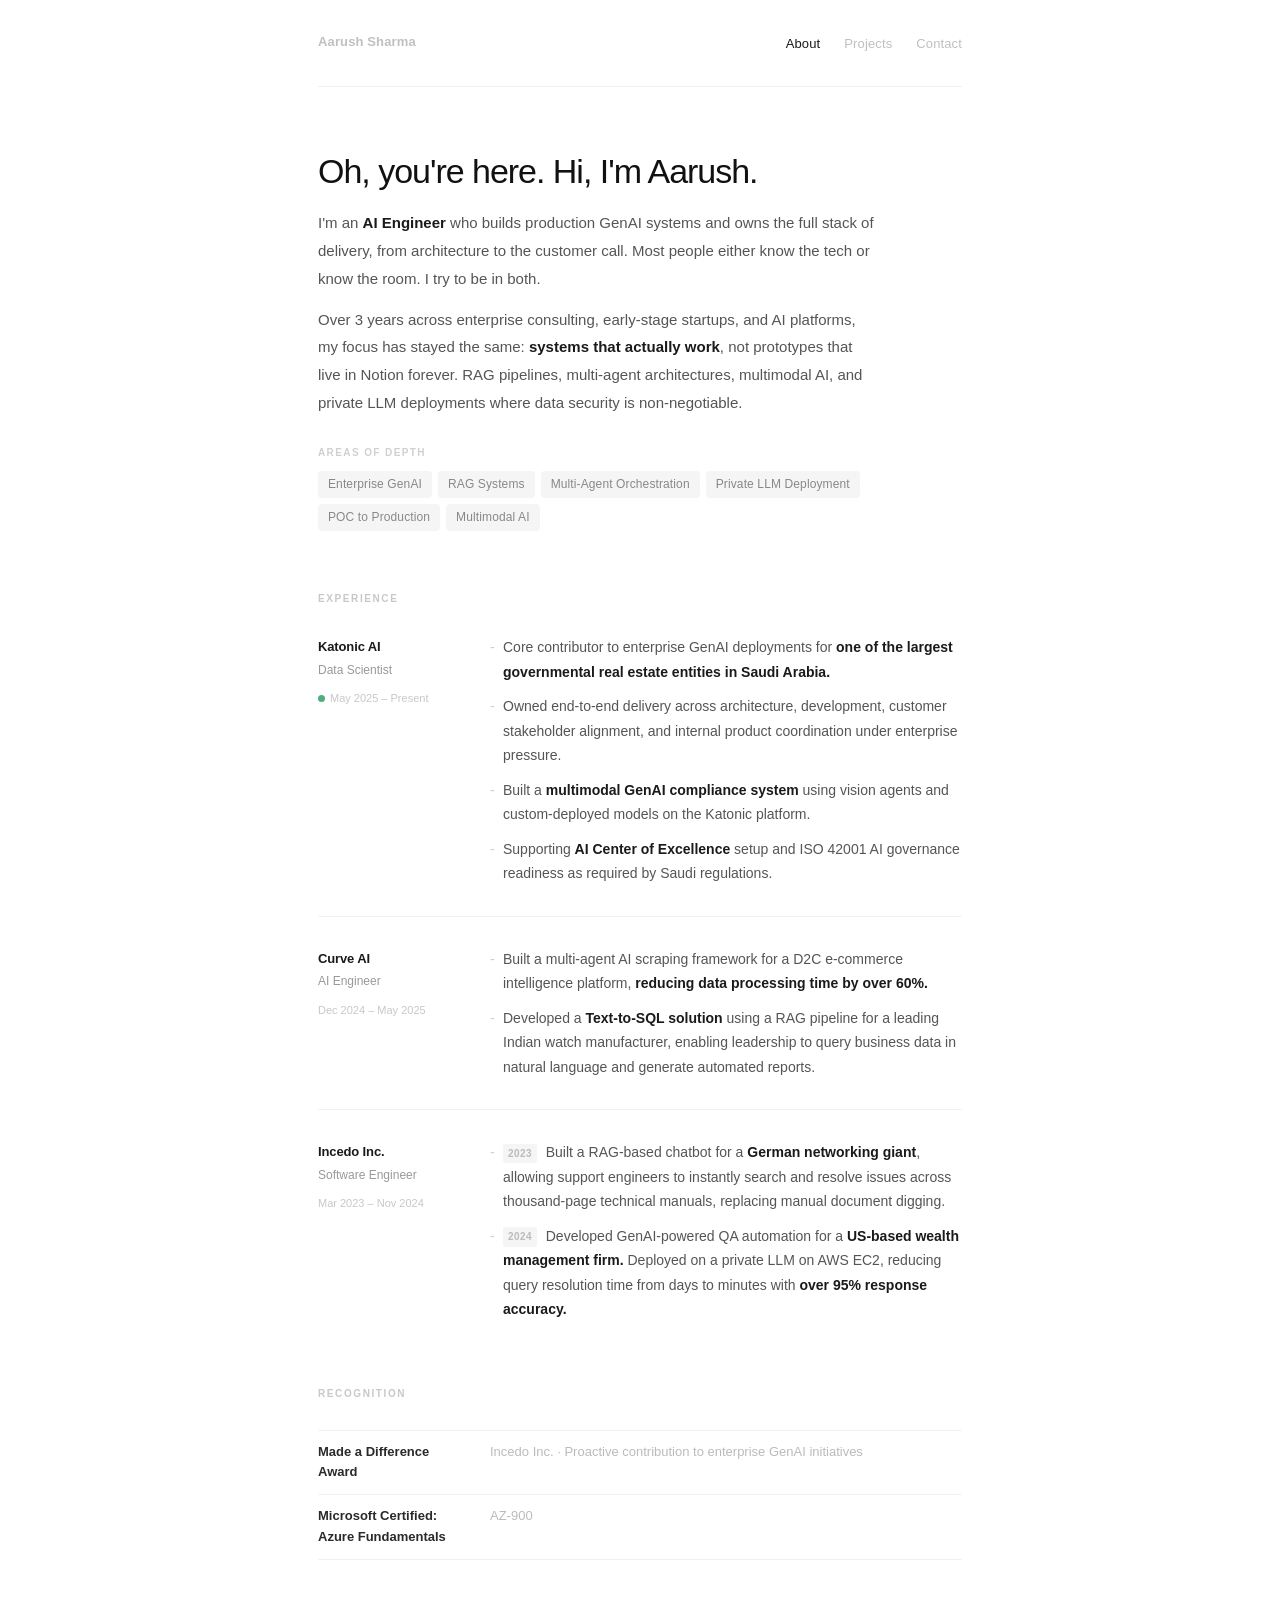
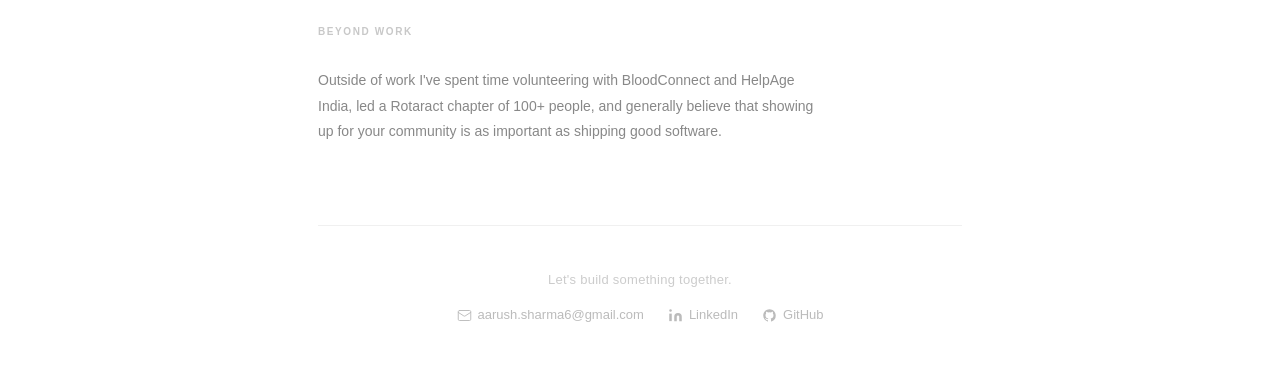
==== commit 7858a1a3: "Add GitHub link, OG tags, and copy-email interaction - GitHub icon + link in footer on both pages - " ====
--- a/index.html
+++ b/index.html
@@ -6,6 +6,13 @@
     <title>Aarush Sharma - AI Engineer</title>
     <link rel="stylesheet" href="styles.css">
     <meta name="description" content="Aarush Sharma - AI Engineer building production GenAI systems across enterprise clients.">
+    <meta property="og:title" content="Aarush Sharma - AI Engineer">
+    <meta property="og:description" content="I build GenAI systems that actually ship. RAG pipelines, multi-agent architectures, multimodal AI, and private LLM deployments across enterprise and government clients.">
+    <meta property="og:type" content="website">
+    <meta property="og:url" content="https://aarushsharmaa.github.io/aarush-sharma/">
+    <meta name="twitter:card" content="summary">
+    <meta name="twitter:title" content="Aarush Sharma - AI Engineer">
+    <meta name="twitter:description" content="I build GenAI systems that actually ship. RAG pipelines, multi-agent architectures, multimodal AI, and private LLM deployments across enterprise and government clients.">
 </head>
 <body>
     <div class="container">
@@ -20,9 +27,11 @@
         </nav>
 
         <section class="hero" id="about">
-            <h1>Hello, I'm Aarush Sharma.</h1>
-            <p>I'm an <strong>AI Engineer</strong> who builds production GenAI systems and owns the full delivery, from architecture to customer alignment. Over the past 3 years, I've worked across enterprise consulting, early-stage startups, and AI platforms, staying hands-on and customer-facing throughout.</p>
-            <p>My focus is systems that work in the real world: <strong>RAG pipelines, multi-agent architectures, multimodal AI, and private LLM deployments</strong> where data security is non-negotiable, across financial services and government entities.</p>
+            <h1>Oh, you're here. Hi, I'm Aarush.</h1>
+            <p>I'm an <strong>AI Engineer</strong> who builds production GenAI systems and owns the full stack of delivery, from architecture to the customer call. Most people either know the tech or know the room. I try to be in both.</p>
+            <p>Over 3 years across enterprise consulting, early-stage startups, and AI platforms, my focus has stayed the same: <strong>systems that actually work</strong>, not prototypes that live in Notion forever. RAG pipelines, multi-agent architectures, multimodal AI, and private LLM deployments where data security is non-negotiable.</p>
+
+            <div class="depth-label">Areas of Depth</div>
             <div class="depth-tags">
                 <span class="depth-tag">Enterprise GenAI</span>
                 <span class="depth-tag">RAG Systems</span>
@@ -40,7 +49,7 @@
                 <div class="exp-left">
                     <div class="company">Katonic AI</div>
                     <div class="role">Data Scientist</div>
-                    <div class="duration">May 2025 – Present<br>9 months</div>
+                    <div class="duration active"><span class="active-dot"></span> May 2025 – Present</div>
                 </div>
                 <div class="exp-right">
                     <ul class="exp-points">
@@ -56,7 +65,7 @@
                 <div class="exp-left">
                     <div class="company">Curve AI</div>
                     <div class="role">AI Engineer</div>
-                    <div class="duration">Dec 2024 – May 2025<br>6 months</div>
+                    <div class="duration">Dec 2024 – May 2025</div>
                 </div>
                 <div class="exp-right">
                     <ul class="exp-points">
@@ -70,7 +79,7 @@
                 <div class="exp-left">
                     <div class="company">Incedo Inc.</div>
                     <div class="role">Software Engineer</div>
-                    <div class="duration">Mar 2023 – Nov 2024<br>20 months</div>
+                    <div class="duration">Mar 2023 – Nov 2024</div>
                 </div>
                 <div class="exp-right">
                     <ul class="exp-points">
@@ -97,13 +106,13 @@
 
         <section class="section">
             <h2>Beyond Work</h2>
-            <p class="beyond-text">Outside of engineering, I care about community. I've volunteered with BloodConnect, HelpAge India, and road safety initiatives, and led a team of 100+ members as VP of my college's Rotaract Club.</p>
+            <p class="beyond-text">Outside of work I've spent time volunteering with BloodConnect and HelpAge India, led a Rotaract chapter of 100+ people, and generally believe that showing up for your community is as important as shipping good software.</p>
         </section>
 
         <footer class="footer" id="contact">
             <p>Let's build something together.</p>
             <div class="links">
-                <a href="mailto:aarush.sharma6@gmail.com">
+                <a href="mailto:aarush.sharma6@gmail.com" id="email-link" onclick="copyEmail(event)">
                     <svg viewBox="0 0 24 24" fill="none" stroke="currentColor" stroke-width="1.5" stroke-linecap="round" stroke-linejoin="round"><rect x="2" y="4" width="20" height="16" rx="2"/><path d="m22 7-8.97 5.7a1.94 1.94 0 0 1-2.06 0L2 7"/></svg>
                     aarush.sharma6@gmail.com
                 </a>
@@ -111,9 +120,24 @@
                     <svg viewBox="0 0 24 24" fill="currentColor"><path d="M16 8a6 6 0 0 1 6 6v7h-4v-7a2 2 0 0 0-2-2 2 2 0 0 0-2 2v7h-4v-7a6 6 0 0 1 6-6z"/><rect x="2" y="9" width="4" height="12"/><circle cx="4" cy="4" r="2"/></svg>
                     LinkedIn
                 </a>
+                <a href="https://github.com/AarushSharmaa" target="_blank">
+                    <svg viewBox="0 0 24 24" fill="currentColor"><path d="M12 2C6.477 2 2 6.484 2 12.017c0 4.425 2.865 8.18 6.839 9.504.5.092.682-.217.682-.483 0-.237-.008-.868-.013-1.703-2.782.605-3.369-1.343-3.369-1.343-.454-1.158-1.11-1.466-1.11-1.466-.908-.62.069-.608.069-.608 1.003.07 1.531 1.032 1.531 1.032.892 1.53 2.341 1.088 2.91.832.092-.647.35-1.088.636-1.338-2.22-.253-4.555-1.113-4.555-4.951 0-1.093.39-1.988 1.029-2.688-.103-.253-.446-1.272.098-2.65 0 0 .84-.27 2.75 1.026A9.564 9.564 0 0 1 12 6.844a9.59 9.59 0 0 1 2.504.337c1.909-1.296 2.747-1.027 2.747-1.027.546 1.379.202 2.398.1 2.651.64.7 1.028 1.595 1.028 2.688 0 3.848-2.339 4.695-4.566 4.943.359.309.678.92.678 1.855 0 1.338-.012 2.419-.012 2.747 0 .268.18.58.688.482A10.02 10.02 0 0 0 22 12.017C22 6.484 17.522 2 12 2z"/></svg>
+                    GitHub
+                </a>
             </div>
         </footer>
 
     </div>
+    <script>
+        function copyEmail(e) {
+            e.preventDefault();
+            navigator.clipboard.writeText('aarush.sharma6@gmail.com').then(function() {
+                var link = document.getElementById('email-link');
+                var original = link.innerHTML;
+                link.innerHTML = link.innerHTML.replace('aarush.sharma6@gmail.com', 'Copied!');
+                setTimeout(function() { link.innerHTML = original; }, 2000);
+            });
+        }
+    </script>
 </body>
 </html>
--- a/styles.css
+++ b/styles.css
@@ -83,11 +83,20 @@
 }
 
 /* Depth Tags */
+.depth-label {
+    font-size: 10px;
+    font-weight: 700;
+    letter-spacing: 0.14em;
+    text-transform: uppercase;
+    color: #d0d0d0;
+    margin-top: 28px;
+    margin-bottom: 10px;
+}
+
 .depth-tags {
     display: flex;
     flex-wrap: wrap;
     gap: 6px;
-    margin-top: 22px;
 }
 
 .depth-tag {
@@ -99,6 +108,29 @@
     font-size: 12px;
     letter-spacing: 0.01em;
     font-weight: 500;
+}
+
+/* Active dot */
+.active-dot {
+    display: inline-block;
+    width: 7px;
+    height: 7px;
+    background: #4caf7d;
+    border-radius: 50%;
+    flex-shrink: 0;
+    animation: pulse 2.4s ease-in-out infinite;
+}
+
+@keyframes pulse {
+    0%, 100% { opacity: 1; transform: scale(1); }
+    50% { opacity: 0.45; transform: scale(0.85); }
+}
+
+/* Active role date */
+.duration.active {
+    display: flex;
+    align-items: center;
+    gap: 5px;
 }
 
 /* Page Header */
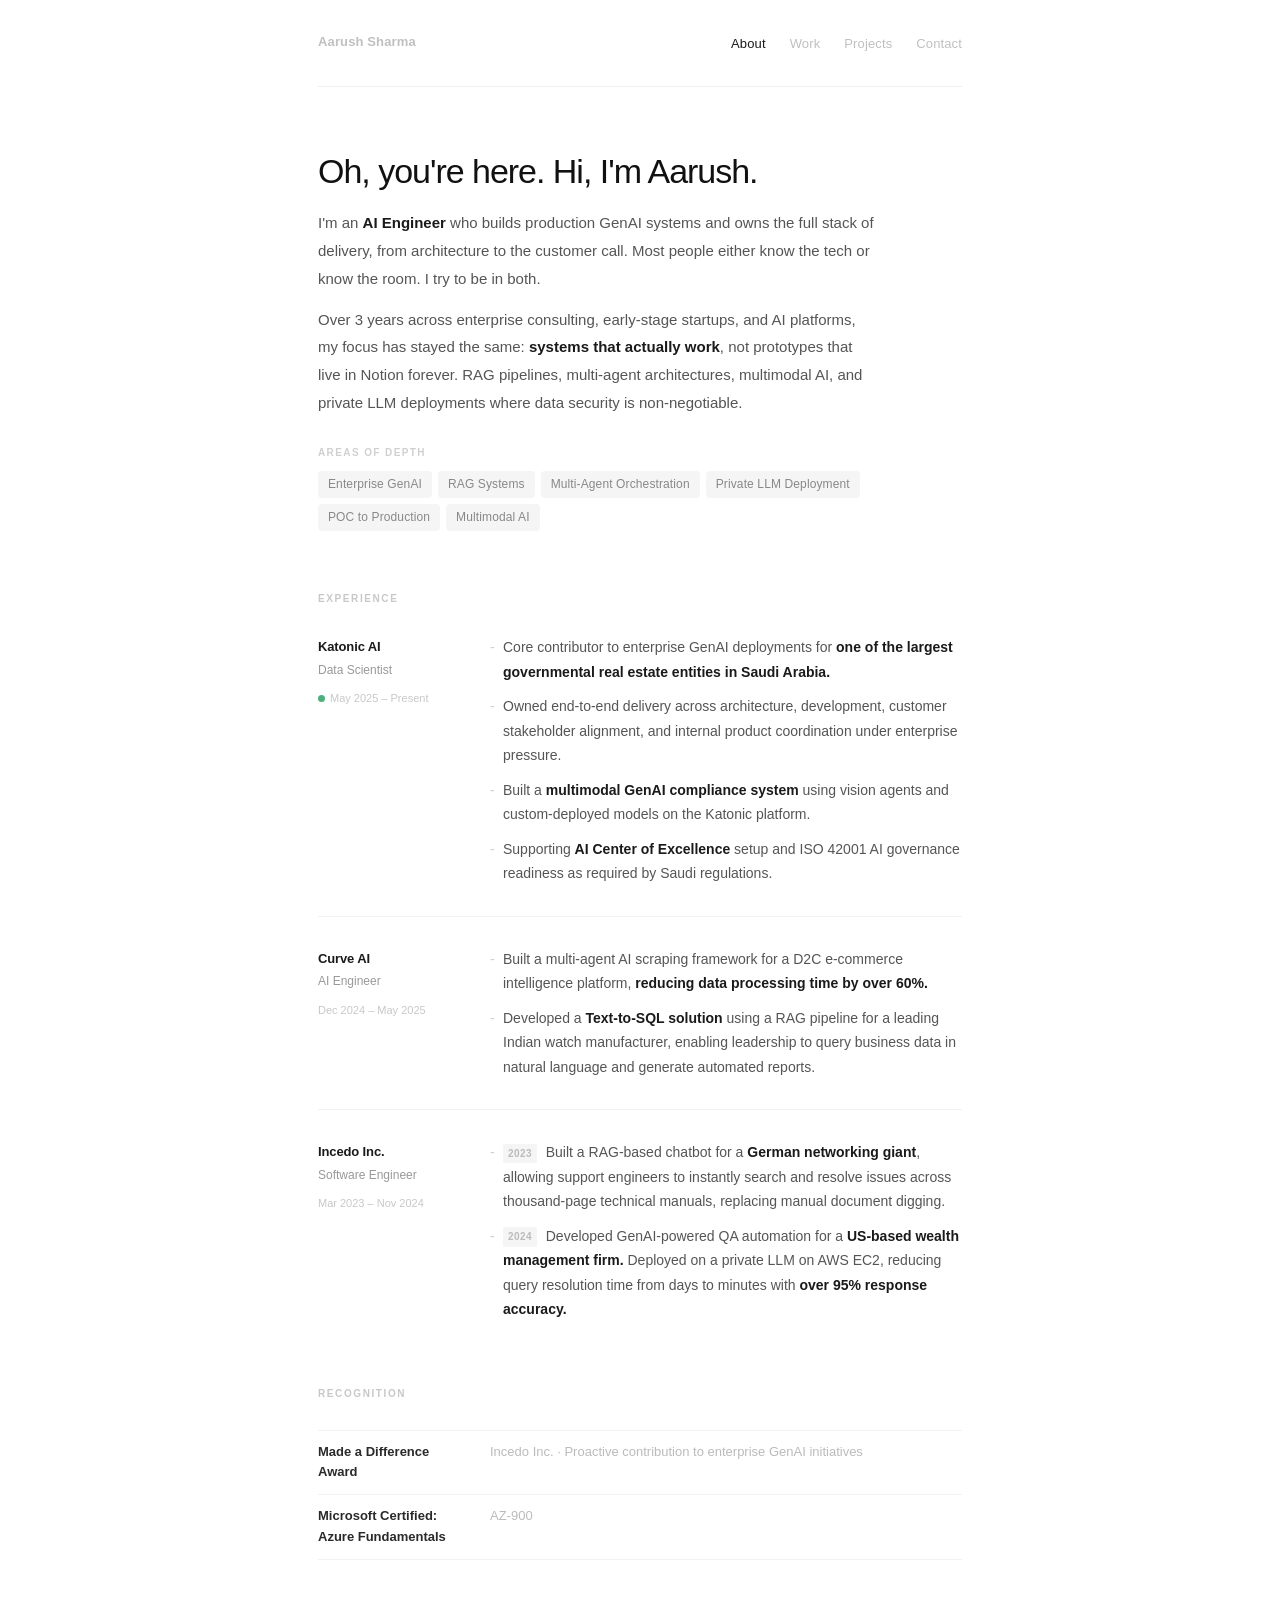
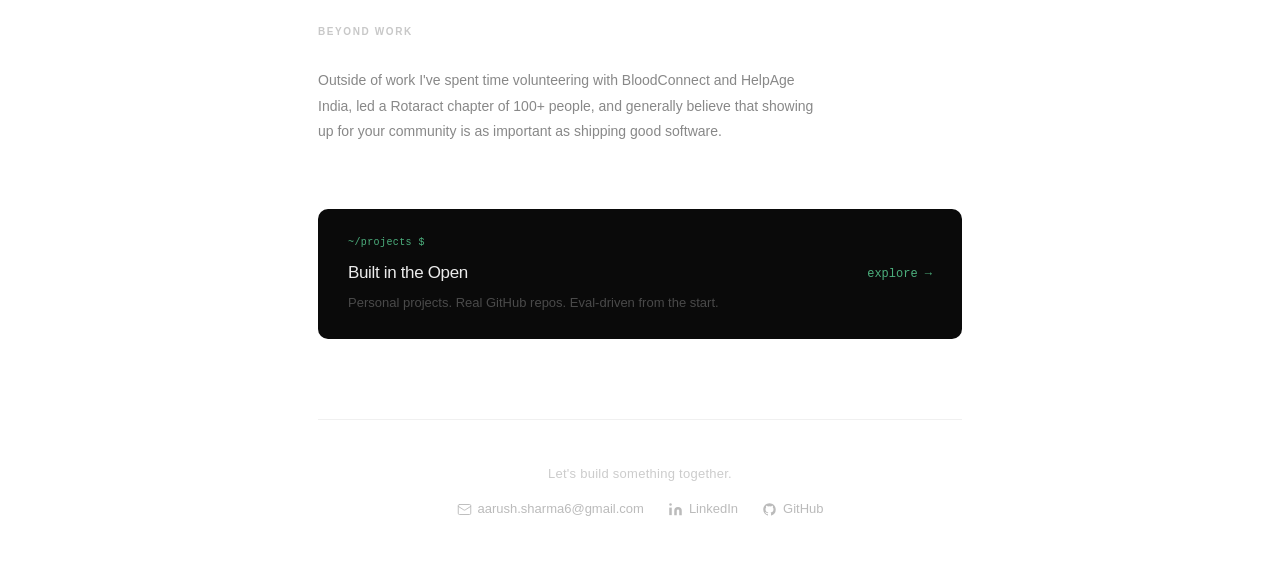
==== commit ae2dddc0: "Add side projects page, restructure nav Work/Projects - Add projects.html (Built in the Open) with t" ====
--- a/index.html
+++ b/index.html
@@ -21,6 +21,7 @@
             <a href="index.html" class="nav-brand">Aarush Sharma</a>
             <ul>
                 <li><a href="index.html" class="active">About</a></li>
+                <li><a href="work.html">Work</a></li>
                 <li><a href="projects.html">Projects</a></li>
                 <li><a href="#contact">Contact</a></li>
             </ul>
@@ -109,6 +110,15 @@
             <p class="beyond-text">Outside of work I've spent time volunteering with BloodConnect and HelpAge India, led a Rotaract chapter of 100+ people, and generally believe that showing up for your community is as important as shipping good software.</p>
         </section>
 
+        <div class="open-callout">
+            <div class="open-callout-text">
+                <div class="open-callout-prompt">~/projects $</div>
+                <h3>Built in the Open</h3>
+                <p>Personal projects. Real GitHub repos. Eval-driven from the start.</p>
+            </div>
+            <a href="projects.html" class="open-callout-cta">explore →</a>
+        </div>
+
         <footer class="footer" id="contact">
             <p>Let's build something together.</p>
             <div class="links">
--- a/styles.css
+++ b/styles.css
@@ -399,6 +399,54 @@
     letter-spacing: 0.01em;
 }
 
+/* Built in the Open callout */
+.open-callout {
+    background: #0a0a0a;
+    border-radius: 10px;
+    padding: 26px 30px;
+    display: flex;
+    justify-content: space-between;
+    align-items: center;
+    gap: 20px;
+    margin-bottom: 64px;
+}
+
+.open-callout-text {}
+
+.open-callout-prompt {
+    font-family: 'SF Mono', 'Fira Code', 'Consolas', 'Menlo', monospace;
+    font-size: 10px;
+    color: #4caf7d;
+    margin-bottom: 8px;
+    letter-spacing: 0.04em;
+}
+
+.open-callout h3 {
+    font-size: 17px;
+    font-weight: 500;
+    color: #ececec;
+    letter-spacing: -0.02em;
+    margin-bottom: 5px;
+}
+
+.open-callout p {
+    font-size: 13px;
+    color: #4a4a4a;
+    line-height: 1.65;
+}
+
+.open-callout-cta {
+    font-size: 12px;
+    color: #4caf7d;
+    text-decoration: none;
+    font-family: 'SF Mono', 'Fira Code', 'Consolas', 'Menlo', monospace;
+    white-space: nowrap;
+    flex-shrink: 0;
+    transition: color 0.2s;
+}
+
+.open-callout-cta:hover { color: #6fd4a0; }
+
 /* Footer */
 .footer {
     margin-top: 80px;
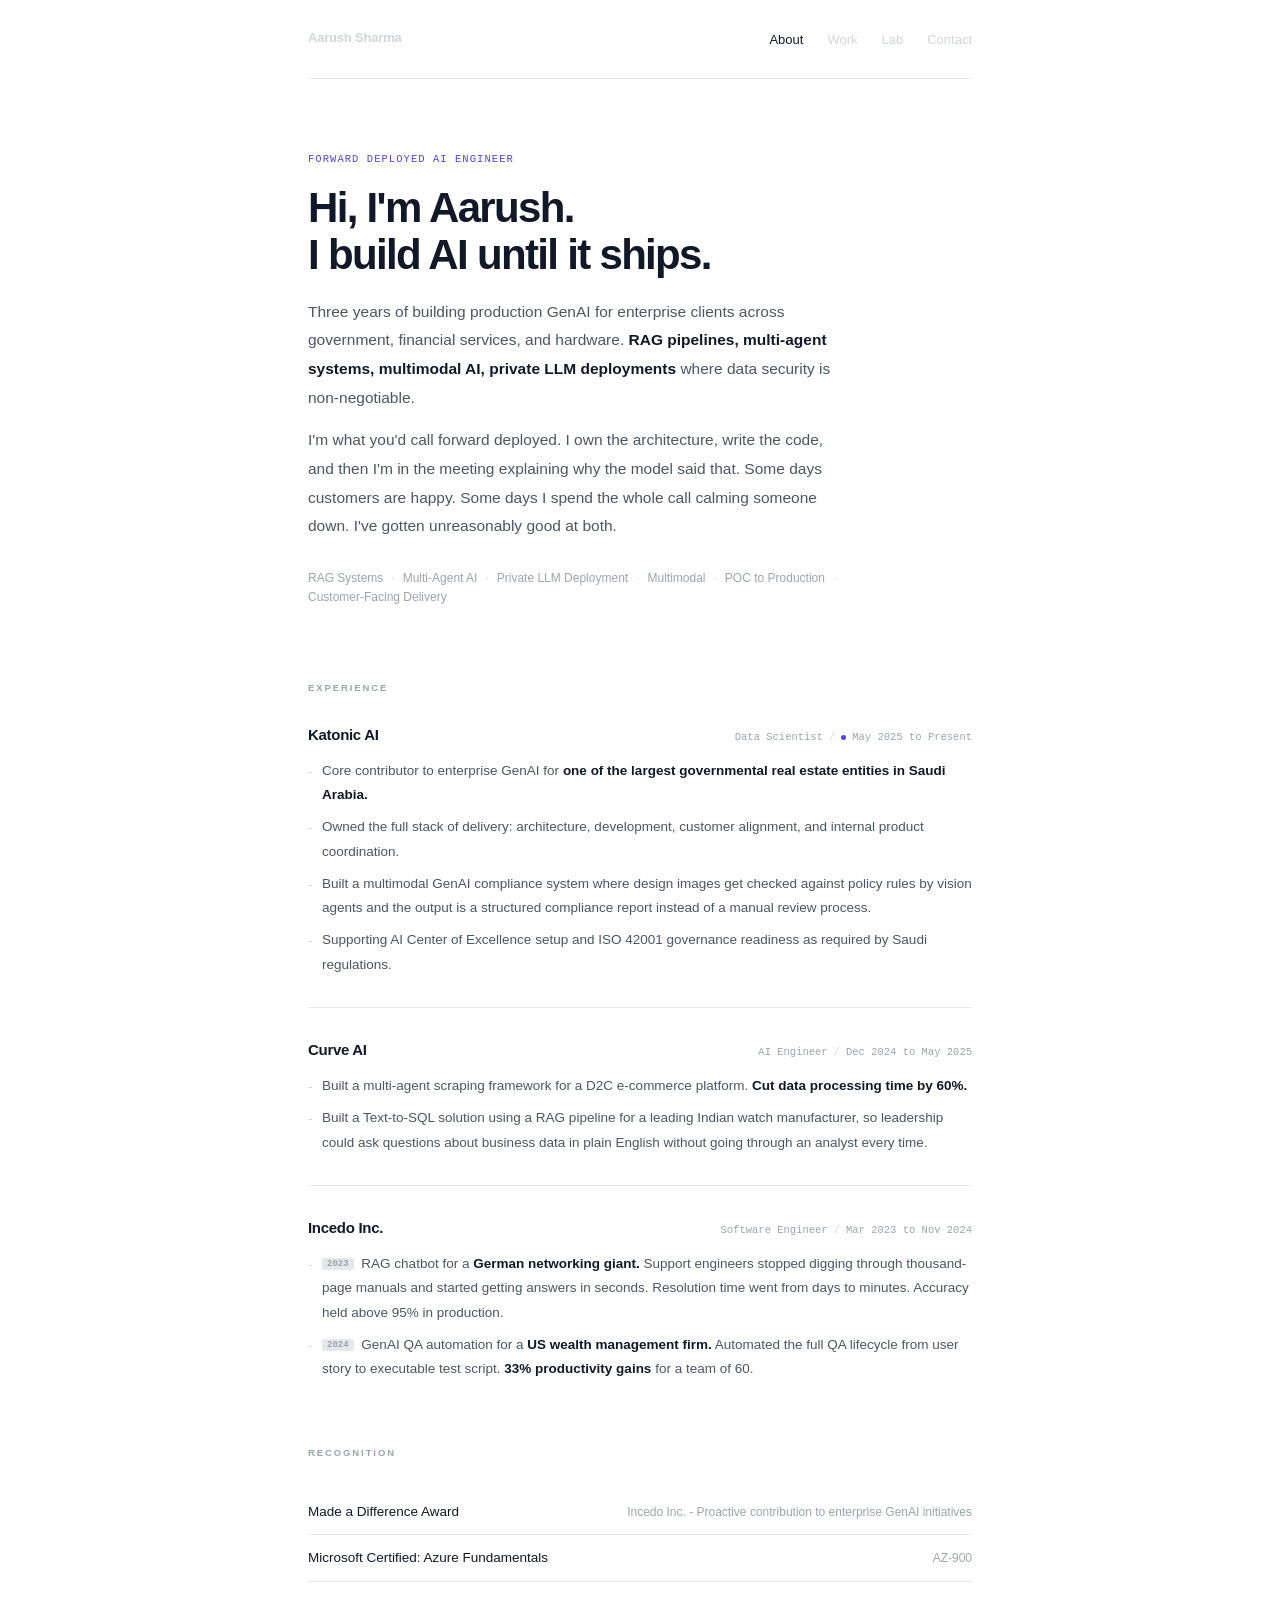
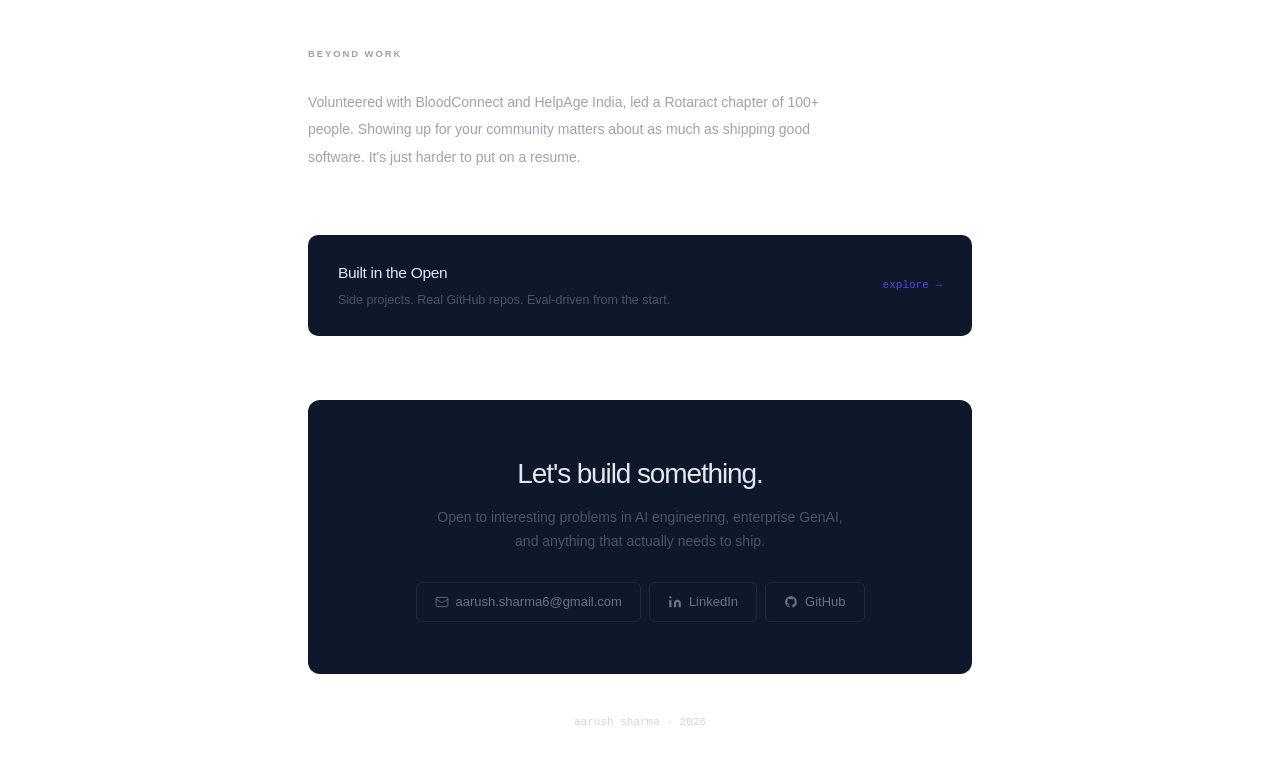
==== commit 35e09ca7: "Redesign to Plan A, accordion lab page, content cleanup - White bg, indigo accent, clean typographic" ====
--- a/index.html
+++ b/index.html
@@ -5,7 +5,7 @@
     <meta name="viewport" content="width=device-width, initial-scale=1.0">
     <title>Aarush Sharma - AI Engineer</title>
     <link rel="stylesheet" href="styles.css">
-    <meta name="description" content="Aarush Sharma - AI Engineer building production GenAI systems across enterprise clients.">
+    <meta name="description" content="Aarush Sharma - Forward Deployed AI Engineer building production GenAI systems across enterprise clients.">
     <meta property="og:title" content="Aarush Sharma - AI Engineer">
     <meta property="og:description" content="I build GenAI systems that actually ship. RAG pipelines, multi-agent architectures, multimodal AI, and private LLM deployments across enterprise and government clients.">
     <meta property="og:type" content="website">
@@ -15,139 +15,141 @@
     <meta name="twitter:description" content="I build GenAI systems that actually ship. RAG pipelines, multi-agent architectures, multimodal AI, and private LLM deployments across enterprise and government clients.">
 </head>
 <body>
-    <div class="container">
+<div class="container">
 
-        <nav class="nav">
-            <a href="index.html" class="nav-brand">Aarush Sharma</a>
-            <ul>
-                <li><a href="index.html" class="active">About</a></li>
-                <li><a href="work.html">Work</a></li>
-                <li><a href="projects.html">Projects</a></li>
-                <li><a href="#contact">Contact</a></li>
+    <nav class="nav">
+        <a href="index.html" class="nav-brand">Aarush Sharma</a>
+        <ul>
+            <li><a href="index.html" class="active">About</a></li>
+            <li><a href="work.html">Work</a></li>
+            <li><a href="projects.html">Lab</a></li>
+            <li><a href="#contact">Contact</a></li>
+        </ul>
+    </nav>
+
+    <section class="hero">
+        <div class="eyebrow">Forward Deployed AI Engineer</div>
+        <h1>Hi, I'm Aarush.<br>I build AI until it ships.</h1>
+        <p class="hero-body">Three years of building production GenAI for enterprise clients across government, financial services, and hardware. <strong>RAG pipelines, multi-agent systems, multimodal AI, private LLM deployments</strong> where data security is non-negotiable.</p>
+        <p class="hero-body">I'm what you'd call forward deployed. I own the architecture, write the code, and then I'm in the meeting explaining why the model said that. Some days customers are happy. Some days I spend the whole call calming someone down. I've gotten unreasonably good at both.</p>
+        <div class="tags">
+            <span class="tag">RAG Systems</span><span class="tag-dot">·</span>
+            <span class="tag">Multi-Agent AI</span><span class="tag-dot">·</span>
+            <span class="tag">Private LLM Deployment</span><span class="tag-dot">·</span>
+            <span class="tag">Multimodal</span><span class="tag-dot">·</span>
+            <span class="tag">POC to Production</span><span class="tag-dot">·</span>
+            <span class="tag">Customer-Facing Delivery</span>
+        </div>
+    </section>
+
+    <section class="section">
+        <div class="section-label">Experience</div>
+
+        <div class="exp-item">
+            <div class="exp-header">
+                <span class="exp-co">Katonic AI</span>
+                <span class="exp-meta">
+                    <span>Data Scientist</span>
+                    <span class="exp-slash">/</span>
+                    <span class="alive"></span> May 2025 to Present
+                </span>
+            </div>
+            <ul class="bullets">
+                <li>Core contributor to enterprise GenAI for <strong>one of the largest governmental real estate entities in Saudi Arabia.</strong></li>
+                <li>Owned the full stack of delivery: architecture, development, customer alignment, and internal product coordination.</li>
+                <li>Built a multimodal GenAI compliance system where design images get checked against policy rules by vision agents and the output is a structured compliance report instead of a manual review process.</li>
+                <li>Supporting AI Center of Excellence setup and ISO 42001 governance readiness as required by Saudi regulations.</li>
             </ul>
-        </nav>
-
-        <section class="hero" id="about">
-            <h1>Oh, you're here. Hi, I'm Aarush.</h1>
-            <p>I'm an <strong>AI Engineer</strong> who builds production GenAI systems and owns the full stack of delivery, from architecture to the customer call. Most people either know the tech or know the room. I try to be in both.</p>
-            <p>Over 3 years across enterprise consulting, early-stage startups, and AI platforms, my focus has stayed the same: <strong>systems that actually work</strong>, not prototypes that live in Notion forever. RAG pipelines, multi-agent architectures, multimodal AI, and private LLM deployments where data security is non-negotiable.</p>
-
-            <div class="depth-label">Areas of Depth</div>
-            <div class="depth-tags">
-                <span class="depth-tag">Enterprise GenAI</span>
-                <span class="depth-tag">RAG Systems</span>
-                <span class="depth-tag">Multi-Agent Orchestration</span>
-                <span class="depth-tag">Private LLM Deployment</span>
-                <span class="depth-tag">POC to Production</span>
-                <span class="depth-tag">Multimodal AI</span>
-            </div>
-        </section>
-
-        <section class="section">
-            <h2>Experience</h2>
-
-            <div class="experience-item">
-                <div class="exp-left">
-                    <div class="company">Katonic AI</div>
-                    <div class="role">Data Scientist</div>
-                    <div class="duration active"><span class="active-dot"></span> May 2025 – Present</div>
-                </div>
-                <div class="exp-right">
-                    <ul class="exp-points">
-                        <li>Core contributor to enterprise GenAI deployments for <strong>one of the largest governmental real estate entities in Saudi Arabia.</strong></li>
-                        <li>Owned end-to-end delivery across architecture, development, customer stakeholder alignment, and internal product coordination under enterprise pressure.</li>
-                        <li>Built a <strong>multimodal GenAI compliance system</strong> using vision agents and custom-deployed models on the Katonic platform.</li>
-                        <li>Supporting <strong>AI Center of Excellence</strong> setup and ISO 42001 AI governance readiness as required by Saudi regulations.</li>
-                    </ul>
-                </div>
-            </div>
-
-            <div class="experience-item">
-                <div class="exp-left">
-                    <div class="company">Curve AI</div>
-                    <div class="role">AI Engineer</div>
-                    <div class="duration">Dec 2024 – May 2025</div>
-                </div>
-                <div class="exp-right">
-                    <ul class="exp-points">
-                        <li>Built a multi-agent AI scraping framework for a D2C e-commerce intelligence platform, <strong>reducing data processing time by over 60%.</strong></li>
-                        <li>Developed a <strong>Text-to-SQL solution</strong> using a RAG pipeline for a leading Indian watch manufacturer, enabling leadership to query business data in natural language and generate automated reports.</li>
-                    </ul>
-                </div>
-            </div>
-
-            <div class="experience-item">
-                <div class="exp-left">
-                    <div class="company">Incedo Inc.</div>
-                    <div class="role">Software Engineer</div>
-                    <div class="duration">Mar 2023 – Nov 2024</div>
-                </div>
-                <div class="exp-right">
-                    <ul class="exp-points">
-                        <li><span class="exp-tag">2023</span> Built a RAG-based chatbot for a <strong>German networking giant</strong>, allowing support engineers to instantly search and resolve issues across thousand-page technical manuals, replacing manual document digging.</li>
-                        <li><span class="exp-tag">2024</span> Developed GenAI-powered QA automation for a <strong>US-based wealth management firm.</strong> Deployed on a private LLM on AWS EC2, reducing query resolution time from days to minutes with <strong>over 95% response accuracy.</strong></li>
-                    </ul>
-                </div>
-            </div>
-        </section>
-
-        <section class="section">
-            <h2>Recognition</h2>
-            <div class="recognition-row">
-                <div class="recognition-item">
-                    <span class="rec-title">Made a Difference Award</span>
-                    <span class="rec-sub">Incedo Inc. · Proactive contribution to enterprise GenAI initiatives</span>
-                </div>
-                <div class="recognition-item">
-                    <span class="rec-title">Microsoft Certified: Azure Fundamentals</span>
-                    <span class="rec-sub">AZ-900</span>
-                </div>
-            </div>
-        </section>
-
-        <section class="section">
-            <h2>Beyond Work</h2>
-            <p class="beyond-text">Outside of work I've spent time volunteering with BloodConnect and HelpAge India, led a Rotaract chapter of 100+ people, and generally believe that showing up for your community is as important as shipping good software.</p>
-        </section>
-
-        <div class="open-callout">
-            <div class="open-callout-text">
-                <div class="open-callout-prompt">~/projects $</div>
-                <h3>Built in the Open</h3>
-                <p>Personal projects. Real GitHub repos. Eval-driven from the start.</p>
-            </div>
-            <a href="projects.html" class="open-callout-cta">explore →</a>
         </div>
 
-        <footer class="footer" id="contact">
-            <p>Let's build something together.</p>
-            <div class="links">
-                <a href="mailto:aarush.sharma6@gmail.com" id="email-link" onclick="copyEmail(event)">
-                    <svg viewBox="0 0 24 24" fill="none" stroke="currentColor" stroke-width="1.5" stroke-linecap="round" stroke-linejoin="round"><rect x="2" y="4" width="20" height="16" rx="2"/><path d="m22 7-8.97 5.7a1.94 1.94 0 0 1-2.06 0L2 7"/></svg>
-                    aarush.sharma6@gmail.com
-                </a>
-                <a href="https://linkedin.com/in/aarushsharma11" target="_blank">
-                    <svg viewBox="0 0 24 24" fill="currentColor"><path d="M16 8a6 6 0 0 1 6 6v7h-4v-7a2 2 0 0 0-2-2 2 2 0 0 0-2 2v7h-4v-7a6 6 0 0 1 6-6z"/><rect x="2" y="9" width="4" height="12"/><circle cx="4" cy="4" r="2"/></svg>
-                    LinkedIn
-                </a>
-                <a href="https://github.com/AarushSharmaa" target="_blank">
-                    <svg viewBox="0 0 24 24" fill="currentColor"><path d="M12 2C6.477 2 2 6.484 2 12.017c0 4.425 2.865 8.18 6.839 9.504.5.092.682-.217.682-.483 0-.237-.008-.868-.013-1.703-2.782.605-3.369-1.343-3.369-1.343-.454-1.158-1.11-1.466-1.11-1.466-.908-.62.069-.608.069-.608 1.003.07 1.531 1.032 1.531 1.032.892 1.53 2.341 1.088 2.91.832.092-.647.35-1.088.636-1.338-2.22-.253-4.555-1.113-4.555-4.951 0-1.093.39-1.988 1.029-2.688-.103-.253-.446-1.272.098-2.65 0 0 .84-.27 2.75 1.026A9.564 9.564 0 0 1 12 6.844a9.59 9.59 0 0 1 2.504.337c1.909-1.296 2.747-1.027 2.747-1.027.546 1.379.202 2.398.1 2.651.64.7 1.028 1.595 1.028 2.688 0 3.848-2.339 4.695-4.566 4.943.359.309.678.92.678 1.855 0 1.338-.012 2.419-.012 2.747 0 .268.18.58.688.482A10.02 10.02 0 0 0 22 12.017C22 6.484 17.522 2 12 2z"/></svg>
-                    GitHub
-                </a>
+        <div class="exp-item">
+            <div class="exp-header">
+                <span class="exp-co">Curve AI</span>
+                <span class="exp-meta">
+                    <span>AI Engineer</span>
+                    <span class="exp-slash">/</span>
+                    Dec 2024 to May 2025
+                </span>
             </div>
-        </footer>
+            <ul class="bullets">
+                <li>Built a multi-agent scraping framework for a D2C e-commerce platform. <strong>Cut data processing time by 60%.</strong></li>
+                <li>Built a Text-to-SQL solution using a RAG pipeline for a leading Indian watch manufacturer, so leadership could ask questions about business data in plain English without going through an analyst every time.</li>
+            </ul>
+        </div>
 
+        <div class="exp-item">
+            <div class="exp-header">
+                <span class="exp-co">Incedo Inc.</span>
+                <span class="exp-meta">
+                    <span>Software Engineer</span>
+                    <span class="exp-slash">/</span>
+                    Mar 2023 to Nov 2024
+                </span>
+            </div>
+            <ul class="bullets">
+                <li><span class="yr">2023</span> RAG chatbot for a <strong>German networking giant.</strong> Support engineers stopped digging through thousand-page manuals and started getting answers in seconds. Resolution time went from days to minutes. Accuracy held above 95% in production.</li>
+                <li><span class="yr">2024</span> GenAI QA automation for a <strong>US wealth management firm.</strong> Automated the full QA lifecycle from user story to executable test script. <strong>33% productivity gains</strong> for a team of 60.</li>
+            </ul>
+        </div>
+    </section>
+
+    <section class="section">
+        <div class="section-label">Recognition</div>
+        <div class="rec-item">
+            <span class="rec-name">Made a Difference Award</span>
+            <span class="rec-note">Incedo Inc. - Proactive contribution to enterprise GenAI initiatives</span>
+        </div>
+        <div class="rec-item">
+            <span class="rec-name">Microsoft Certified: Azure Fundamentals</span>
+            <span class="rec-note">AZ-900</span>
+        </div>
+    </section>
+
+    <section class="section">
+        <div class="section-label">Beyond Work</div>
+        <p class="beyond-text">Volunteered with BloodConnect and HelpAge India, led a Rotaract chapter of 100+ people. Showing up for your community matters about as much as shipping good software. It's just harder to put on a resume.</p>
+    </section>
+
+    <div class="open-callout">
+        <div class="open-callout-text">
+            <h3>Built in the Open</h3>
+            <p>Side projects. Real GitHub repos. Eval-driven from the start.</p>
+        </div>
+        <a href="projects.html" class="open-callout-cta">explore →</a>
     </div>
-    <script>
-        function copyEmail(e) {
-            e.preventDefault();
-            navigator.clipboard.writeText('aarush.sharma6@gmail.com').then(function() {
-                var link = document.getElementById('email-link');
-                var original = link.innerHTML;
-                link.innerHTML = link.innerHTML.replace('aarush.sharma6@gmail.com', 'Copied!');
-                setTimeout(function() { link.innerHTML = original; }, 2000);
-            });
-        }
-    </script>
+
+    <section class="contact" id="contact">
+        <h2>Let's build something.</h2>
+        <p class="contact-sub">Open to interesting problems in AI engineering, enterprise GenAI,<br>and anything that actually needs to ship.</p>
+        <div class="contact-links">
+            <a href="mailto:aarush.sharma6@gmail.com" class="clink" id="email-link" onclick="copyEmail(event)">
+                <svg viewBox="0 0 24 24" fill="none" stroke="currentColor" stroke-width="1.5" stroke-linecap="round" stroke-linejoin="round"><rect x="2" y="4" width="20" height="16" rx="2"/><path d="m22 7-8.97 5.7a1.94 1.94 0 0 1-2.06 0L2 7"/></svg>
+                aarush.sharma6@gmail.com
+            </a>
+            <a href="https://linkedin.com/in/aarushsharma11" target="_blank" class="clink">
+                <svg viewBox="0 0 24 24" fill="currentColor"><path d="M16 8a6 6 0 0 1 6 6v7h-4v-7a2 2 0 0 0-2-2 2 2 0 0 0-2 2v7h-4v-7a6 6 0 0 1 6-6z"/><rect x="2" y="9" width="4" height="12"/><circle cx="4" cy="4" r="2"/></svg>
+                LinkedIn
+            </a>
+            <a href="https://github.com/AarushSharmaa" target="_blank" class="clink">
+                <svg viewBox="0 0 24 24" fill="currentColor"><path d="M12 2C6.477 2 2 6.484 2 12.017c0 4.425 2.865 8.18 6.839 9.504.5.092.682-.217.682-.483 0-.237-.008-.868-.013-1.703-2.782.605-3.369-1.343-3.369-1.343-.454-1.158-1.11-1.466-1.11-1.466-.908-.62.069-.608.069-.608 1.003.07 1.531 1.032 1.531 1.032.892 1.53 2.341 1.088 2.91.832.092-.647.35-1.088.636-1.338-2.22-.253-4.555-1.113-4.555-4.951 0-1.093.39-1.988 1.029-2.688-.103-.253-.446-1.272.098-2.65 0 0 .84-.27 2.75 1.026A9.564 9.564 0 0 1 12 6.844a9.59 9.59 0 0 1 2.504.337c1.909-1.296 2.747-1.027 2.747-1.027.546 1.379.202 2.398.1 2.651.64.7 1.028 1.595 1.028 2.688 0 3.848-2.339 4.695-4.566 4.943.359.309.678.92.678 1.855 0 1.338-.012 2.419-.012 2.747 0 .268.18.58.688.482A10.02 10.02 0 0 0 22 12.017C22 6.484 17.522 2 12 2z"/></svg>
+                GitHub
+            </a>
+        </div>
+    </section>
+
+    <footer class="footer">aarush sharma · 2026</footer>
+
+</div>
+<script>
+    function copyEmail(e) {
+        e.preventDefault();
+        navigator.clipboard.writeText('aarush.sharma6@gmail.com').then(function() {
+            var l = document.getElementById('email-link');
+            var orig = l.innerHTML;
+            l.innerHTML = l.innerHTML.replace('aarush.sharma6@gmail.com', 'Copied!');
+            setTimeout(function() { l.innerHTML = orig; }, 2000);
+        });
+    }
+</script>
 </body>
 </html>
--- a/styles.css
+++ b/styles.css
@@ -1,311 +1,350 @@
-* {
-    margin: 0;
-    padding: 0;
-    box-sizing: border-box;
+*, *::before, *::after { margin: 0; padding: 0; box-sizing: border-box; }
+
+:root {
+    --bg:     #ffffff;
+    --ink:    #111827;
+    --ink-2:  #4b5563;
+    --ink-3:  #9ca3af;
+    --ink-4:  #d1d5db;
+    --accent: #4f46e5;
+    --border: #e5e7eb;
+    --dark:   #0f172a;
+    --mono:   'SF Mono', 'Fira Code', 'Consolas', 'Menlo', monospace;
 }
 
 body {
     font-family: -apple-system, BlinkMacSystemFont, 'Segoe UI', sans-serif;
+    background: var(--bg);
+    color: var(--ink);
+    -webkit-font-smoothing: antialiased;
     line-height: 1.6;
-    color: #1a1a1a;
-    background: #fff;
-    -webkit-font-smoothing: antialiased;
 }
 
 .container {
-    max-width: 700px;
+    max-width: 720px;
     margin: 0 auto;
     padding: 0 28px;
 }
 
-/* Navigation */
+/* Nav */
 .nav {
     display: flex;
     justify-content: space-between;
     align-items: center;
-    padding: 30px 0;
-    margin-bottom: 64px;
-    border-bottom: 1px solid #f0f0f0;
+    padding: 26px 0;
+    margin-bottom: 72px;
+    border-bottom: 1px solid var(--border);
 }
 
 .nav-brand {
     font-size: 14px;
     font-weight: 600;
-    color: #1a1a1a;
+    color: var(--ink);
     text-decoration: none;
-    letter-spacing: -0.01em;
-}
-
-.nav ul {
-    display: flex;
-    list-style: none;
-    gap: 24px;
-}
+    letter-spacing: -0.015em;
+}
+
+.nav ul { list-style: none; display: flex; gap: 24px; }
 
 .nav a {
+    font-size: 13px;
+    color: var(--ink-4);
     text-decoration: none;
-    color: #c0c0c0;
-    font-size: 13px;
-    transition: color 0.15s;
-    letter-spacing: 0.01em;
-}
-
-.nav a:hover,
-.nav a.active {
-    color: #1a1a1a;
-}
+    transition: color 0.12s;
+}
+
+.nav a:hover, .nav a.active { color: var(--ink); }
 
 /* Hero */
-.hero {
-    margin-bottom: 60px;
+.hero { margin-bottom: 72px; }
+
+.eyebrow {
+    font-family: var(--mono);
+    font-size: 10.5px;
+    color: var(--accent);
+    letter-spacing: 0.1em;
+    text-transform: uppercase;
+    margin-bottom: 18px;
 }
 
 .hero h1 {
-    font-size: 34px;
-    font-weight: 500;
-    margin-bottom: 18px;
-    color: #111;
-    line-height: 1.2;
-    letter-spacing: -0.03em;
-}
-
-.hero p {
+    font-size: 42px;
+    font-weight: 600;
+    letter-spacing: -0.04em;
+    line-height: 1.1;
+    color: var(--ink);
+    margin-bottom: 20px;
+}
+
+.hero-body {
+    font-size: 15.5px;
+    color: var(--ink-2);
+    line-height: 1.85;
+    max-width: 540px;
+    margin-bottom: 14px;
+}
+
+.hero-body:last-of-type { margin-bottom: 0; }
+.hero-body strong { color: var(--ink); font-weight: 600; }
+
+.tags {
+    display: flex;
+    flex-wrap: wrap;
+    align-items: center;
+    margin-top: 28px;
+}
+
+.tag { font-size: 12px; color: var(--ink-3); }
+.tag-dot { font-size: 12px; color: var(--ink-4); padding: 0 8px; }
+
+/* Section */
+.section { margin-bottom: 64px; }
+
+.section-label,
+.section > h2 {
+    font-size: 9.5px;
+    font-weight: 700;
+    text-transform: uppercase;
+    letter-spacing: 0.2em;
+    color: var(--ink-3);
+    margin-bottom: 28px;
+}
+
+/* Experience */
+.exp-item {
+    padding-bottom: 30px;
+    margin-bottom: 30px;
+    border-bottom: 1px solid var(--border);
+}
+
+.exp-item:last-child {
+    border-bottom: none;
+    padding-bottom: 0;
+    margin-bottom: 0;
+}
+
+.exp-header {
+    display: flex;
+    justify-content: space-between;
+    align-items: baseline;
+    flex-wrap: wrap;
+    gap: 4px 16px;
+    margin-bottom: 12px;
+}
+
+.exp-co {
     font-size: 15px;
-    color: #555;
-    margin-bottom: 13px;
-    max-width: 560px;
-    line-height: 1.85;
-}
-
-.hero p strong {
-    color: #1a1a1a;
-    font-weight: 600;
-}
-
-/* Depth Tags */
-.depth-label {
-    font-size: 10px;
     font-weight: 700;
-    letter-spacing: 0.14em;
-    text-transform: uppercase;
-    color: #d0d0d0;
-    margin-top: 28px;
-    margin-bottom: 10px;
-}
-
-.depth-tags {
-    display: flex;
-    flex-wrap: wrap;
+    color: var(--ink);
+    letter-spacing: -0.02em;
+}
+
+.exp-meta {
+    font-family: var(--mono);
+    font-size: 10.5px;
+    color: var(--ink-3);
+    display: flex;
+    align-items: center;
     gap: 6px;
-}
-
-.depth-tag {
-    display: inline-block;
-    background: #f5f5f5;
-    color: #888;
-    padding: 4px 10px;
-    border-radius: 4px;
-    font-size: 12px;
-    letter-spacing: 0.01em;
-    font-weight: 500;
-}
-
-/* Active dot */
-.active-dot {
-    display: inline-block;
-    width: 7px;
-    height: 7px;
-    background: #4caf7d;
+    white-space: nowrap;
+}
+
+.exp-slash { color: var(--ink-4); }
+
+.alive {
+    width: 5px;
+    height: 5px;
     border-radius: 50%;
+    background: var(--accent);
     flex-shrink: 0;
-    animation: pulse 2.4s ease-in-out infinite;
-}
-
-@keyframes pulse {
+    animation: breathe 2.6s ease-in-out infinite;
+}
+
+@keyframes breathe {
     0%, 100% { opacity: 1; transform: scale(1); }
-    50% { opacity: 0.45; transform: scale(0.85); }
-}
-
-/* Active role date */
-.duration.active {
-    display: flex;
-    align-items: center;
-    gap: 5px;
-}
-
-/* Page Header */
-.page-header {
-    margin-bottom: 52px;
-}
-
-.page-header h1 {
-    font-size: 30px;
-    font-weight: 500;
-    margin-bottom: 10px;
-    color: #111;
-    letter-spacing: -0.025em;
-}
-
-.page-header p {
-    font-size: 15px;
-    color: #888;
-    max-width: 480px;
-    line-height: 1.75;
-}
-
-/* Sections */
-.section {
-    margin-bottom: 64px;
-}
-
-.section > h2 {
-    font-size: 10px;
-    font-weight: 700;
-    letter-spacing: 0.16em;
-    text-transform: uppercase;
-    color: #c8c8c8;
-    margin-bottom: 28px;
-}
-
-/* Experience - two column */
-.experience-item {
-    display: grid;
-    grid-template-columns: 140px 1fr;
-    gap: 0 32px;
-    margin-bottom: 30px;
-    padding-bottom: 30px;
-    border-bottom: 1px solid #f2f2f2;
-}
-
-.experience-item:last-child {
-    border-bottom: none;
-    margin-bottom: 0;
-    padding-bottom: 0;
-}
-
-.exp-left {
-    padding-top: 2px;
-}
-
-.exp-left .company {
-    font-size: 13px;
-    font-weight: 700;
-    color: #1a1a1a;
-    margin-bottom: 3px;
-    letter-spacing: -0.01em;
-}
-
-.exp-left .role {
-    font-size: 12px;
-    color: #999;
-    margin-bottom: 9px;
-    font-weight: 400;
-}
-
-.exp-left .duration {
-    font-size: 11px;
-    color: #c8c8c8;
-    line-height: 1.7;
-}
-
-.exp-right {}
-
-.exp-points {
-    list-style: none;
-    padding: 0;
-    margin: 0;
-}
-
-.exp-points li {
-    font-size: 14px;
-    color: #555;
-    padding-left: 13px;
-    margin-bottom: 10px;
-    line-height: 1.75;
+    50% { opacity: 0.2; transform: scale(0.7); }
+}
+
+ul.bullets { list-style: none; }
+
+ul.bullets li {
+    font-size: 13.5px;
+    color: var(--ink-2);
+    line-height: 1.8;
+    padding-left: 14px;
     position: relative;
-}
-
-.exp-points li:last-child {
-    margin-bottom: 0;
-}
-
-.exp-points li::before {
+    margin-bottom: 8px;
+}
+
+ul.bullets li:last-child { margin-bottom: 0; }
+
+ul.bullets li::before {
     content: '-';
     position: absolute;
     left: 0;
-    color: #d0d0d0;
-}
-
-.exp-points li strong {
-    color: #1a1a1a;
-    font-weight: 600;
-}
-
-.exp-tag {
-    display: inline-block;
-    font-size: 10px;
+    color: var(--ink-4);
+    line-height: 1.9;
+}
+
+ul.bullets li strong { color: var(--ink); font-weight: 600; }
+
+.yr {
+    font-family: var(--mono);
+    font-size: 9px;
     font-weight: 700;
-    color: #bbb;
-    background: #f5f5f5;
+    color: var(--ink-3);
+    background: var(--border);
     padding: 1px 5px;
     border-radius: 2px;
-    margin-right: 5px;
+    margin-right: 4px;
     vertical-align: middle;
-    letter-spacing: 0.04em;
 }
 
 /* Recognition */
-.recognition-row {
-    display: flex;
-    flex-direction: column;
-}
-
-.recognition-item {
-    display: grid;
-    grid-template-columns: 140px 1fr;
-    gap: 0 32px;
-    padding: 11px 0;
-    border-bottom: 1px solid #f2f2f2;
-}
-
-.recognition-item:first-child {
-    border-top: 1px solid #f2f2f2;
-}
-
-.rec-title {
-    font-size: 13px;
-    font-weight: 600;
-    color: #2a2a2a;
-}
-
-.rec-sub {
-    font-size: 13px;
-    color: #bbb;
-    line-height: 1.5;
-}
-
-/* Beyond Work */
+.rec-item {
+    display: flex;
+    justify-content: space-between;
+    align-items: baseline;
+    flex-wrap: wrap;
+    gap: 4px 16px;
+    padding: 12px 0;
+    border-bottom: 1px solid var(--border);
+}
+
+.rec-item:first-child { border-top: 1px solid var(--border); }
+
+.rec-name { font-size: 13.5px; font-weight: 500; color: var(--ink); }
+.rec-note { font-size: 12px; color: var(--ink-3); }
+
+/* Beyond */
 .beyond-text {
     font-size: 14px;
-    color: #888;
-    line-height: 1.85;
-    max-width: 500px;
-}
-
-/* Projects page */
+    color: var(--ink-3);
+    line-height: 1.95;
+    max-width: 520px;
+}
+
+/* Callout block */
+.open-callout {
+    background: var(--dark);
+    border-radius: 10px;
+    padding: 26px 30px;
+    display: flex;
+    justify-content: space-between;
+    align-items: center;
+    gap: 20px;
+    margin-bottom: 64px;
+}
+
+.open-callout h3 {
+    font-size: 15.5px;
+    font-weight: 500;
+    color: #e2e8f0;
+    letter-spacing: -0.02em;
+    margin-bottom: 4px;
+}
+
+.open-callout p { font-size: 12.5px; color: #475569; }
+
+.open-callout-cta {
+    font-family: var(--mono);
+    font-size: 11px;
+    color: var(--accent);
+    text-decoration: none;
+    white-space: nowrap;
+    flex-shrink: 0;
+    transition: opacity 0.15s;
+}
+
+.open-callout-cta:hover { opacity: 0.65; }
+
+/* Contact section */
+.contact {
+    background: var(--dark);
+    border-radius: 12px;
+    padding: 52px 40px;
+    text-align: center;
+    margin-bottom: 28px;
+}
+
+.contact h2 {
+    font-size: 28px;
+    font-weight: 500;
+    color: #e2e8f0;
+    letter-spacing: -0.04em;
+    margin-bottom: 8px;
+}
+
+.contact-sub {
+    font-size: 14px;
+    color: #475569;
+    line-height: 1.75;
+    margin-bottom: 28px;
+}
+
+.contact-links, .links {
+    display: flex;
+    justify-content: center;
+    flex-wrap: wrap;
+    gap: 8px;
+}
+
+.clink {
+    display: inline-flex;
+    align-items: center;
+    gap: 7px;
+    font-size: 13px;
+    color: #64748b;
+    text-decoration: none;
+    padding: 9px 18px;
+    border: 1px solid #1e293b;
+    border-radius: 6px;
+    background: #0f172a;
+    transition: color 0.15s, border-color 0.15s;
+}
+
+.clink:hover { color: #cbd5e1; border-color: #334155; }
+.clink svg { width: 14px; height: 14px; flex-shrink: 0; }
+
+/* Site footer */
+.footer, .site-footer {
+    text-align: center;
+    padding: 12px 0 32px;
+    font-size: 11px;
+    color: var(--ink-4);
+    font-family: var(--mono);
+}
+
+/* Professional Projects page */
+.page-header { margin-bottom: 52px; }
+
+.page-header h1 {
+    font-size: 36px;
+    font-weight: 600;
+    letter-spacing: -0.04em;
+    color: var(--ink);
+    margin-bottom: 10px;
+}
+
+.page-header p {
+    font-size: 15px;
+    color: var(--ink-2);
+    line-height: 1.75;
+    max-width: 520px;
+}
+
 .section-intro {
-    font-size: 14px;
-    color: #999;
+    font-size: 13.5px;
+    color: var(--ink-3);
+    line-height: 1.75;
+    margin-bottom: 28px;
+    max-width: 520px;
+}
+
+.project {
+    padding-bottom: 36px;
     margin-bottom: 36px;
-    max-width: 520px;
-    line-height: 1.75;
-    margin-top: -10px;
-}
-
-.project {
-    margin-bottom: 44px;
-    padding-bottom: 44px;
-    border-bottom: 1px solid #f2f2f2;
+    border-bottom: 1px solid var(--border);
 }
 
 .project:last-child {
@@ -315,227 +354,230 @@
 }
 
 .project h3 {
-    font-size: 16px;
-    font-weight: 600;
-    color: #111;
-    margin-bottom: 5px;
-    letter-spacing: -0.015em;
+    font-size: 15.5px;
+    font-weight: 700;
+    color: var(--ink);
+    letter-spacing: -0.02em;
+    margin-bottom: 6px;
 }
 
 .project-meta {
-    font-size: 12px;
-    color: #c8c8c8;
-    margin-bottom: 16px;
-    line-height: 1.5;
-}
+    font-family: var(--mono);
+    font-size: 10.5px;
+    color: var(--ink-3);
+    margin-bottom: 14px;
+    line-height: 1.6;
+}
+
+.project-meta a.proof-link {
+    color: var(--accent);
+    text-decoration: none;
+    opacity: 0.8;
+    transition: opacity 0.15s;
+}
+
+.project-meta a.proof-link:hover { opacity: 1; }
 
 .poc-intro {
-    font-size: 14px;
-    color: #999;
+    font-size: 13.5px;
+    color: var(--ink-3);
+    line-height: 1.75;
     margin-bottom: 14px;
-    line-height: 1.75;
-}
-
-.project-points {
-    list-style: none;
-    padding: 0;
-    margin: 0 0 4px 0;
-}
-
-.project-points li {
-    font-size: 14px;
-    color: #555;
-    padding-left: 13px;
-    margin-bottom: 10px;
-    line-height: 1.75;
+}
+
+ul.project-points { list-style: none; margin-bottom: 0; }
+
+ul.project-points li {
+    font-size: 13.5px;
+    color: var(--ink-2);
+    line-height: 1.8;
+    padding-left: 14px;
     position: relative;
-}
-
-.project-points li:last-child {
-    margin-bottom: 0;
-}
-
-.project-points li::before {
+    margin-bottom: 8px;
+}
+
+ul.project-points li:last-child { margin-bottom: 0; }
+
+ul.project-points li::before {
     content: '-';
     position: absolute;
     left: 0;
-    color: #d0d0d0;
-}
-
-.project-points li strong {
-    color: #1a1a1a;
+    color: var(--ink-4);
+    line-height: 1.9;
+}
+
+ul.project-points li strong { color: var(--ink); font-weight: 600; }
+
+.tech-stack {
+    display: flex;
+    flex-wrap: wrap;
+    gap: 6px;
+    margin-top: 14px;
+}
+
+.tech {
+    font-family: var(--mono);
+    font-size: 10px;
+    color: var(--ink-3);
+    background: #f3f4f6;
+    padding: 2px 8px;
+    border-radius: 3px;
+}
+
+/* Lab page */
+.open-intro {
+    font-size: 14px;
+    color: var(--ink-3);
+    line-height: 1.85;
+    max-width: 500px;
+    margin-top: -14px;
+    margin-bottom: 36px;
+}
+
+.proj-card {
+    padding-bottom: 32px;
+    margin-bottom: 32px;
+    border-bottom: 1px solid var(--border);
+}
+
+.proj-card:last-child {
+    border-bottom: none;
+    padding-bottom: 0;
+    margin-bottom: 0;
+}
+
+.proj-card-header {
+    display: flex;
+    align-items: center;
+    justify-content: space-between;
+    gap: 16px;
+    cursor: pointer;
+    user-select: none;
+}
+
+.proj-card-left {
+    display: flex;
+    align-items: baseline;
+    gap: 10px;
+    flex-wrap: wrap;
+}
+
+.proj-toggle {
+    font-size: 18px;
+    font-weight: 300;
+    color: var(--ink-4);
+    flex-shrink: 0;
+    line-height: 1;
+    transition: transform 0.2s ease, color 0.15s;
+}
+
+.proj-card-header:hover .proj-toggle { color: var(--ink-3); }
+.proj-card-header.open .proj-toggle { transform: rotate(45deg); color: var(--ink-2); }
+
+.proj-card-body {
+    display: none;
+    padding-top: 14px;
+}
+
+.proj-card-body.open { display: block; }
+
+.proj-name {
+    font-size: 15px;
+    font-weight: 700;
+    color: var(--ink);
+    letter-spacing: -0.02em;
+}
+
+.proj-badge {
+    font-family: var(--mono);
+    font-size: 9.5px;
+    font-weight: 700;
+    letter-spacing: 0.08em;
+    text-transform: uppercase;
+    padding: 2px 8px;
+    border-radius: 3px;
+    flex-shrink: 0;
+}
+
+.proj-badge.pypi   { background: #ede9fe; color: #5b21b6; }
+.proj-badge.active { background: #f3f4f6; color: #6b7280; }
+.proj-badge.proto  { background: #fff7ed; color: #c2410c; }
+.proj-badge.fun    { background: #fdf2f8; color: #9d174d; }
+
+.proj-thesis {
+    font-size: 13px;
+    color: var(--ink-3);
+    font-style: italic;
+    line-height: 1.7;
+    margin-bottom: 10px;
+}
+
+.proj-body {
+    font-size: 13.5px;
+    color: var(--ink-2);
+    line-height: 1.8;
+    margin-bottom: 12px;
+}
+
+.proj-body strong { color: var(--ink); font-weight: 600; }
+
+.proj-install {
+    font-family: var(--mono);
+    font-size: 11.5px;
+    color: var(--accent);
+    background: #f5f3ff;
+    border: 1px solid #e0e7ff;
+    border-radius: 5px;
+    padding: 6px 12px;
+    display: inline-block;
+    margin-bottom: 12px;
+}
+
+.proj-tags {
+    display: flex;
+    flex-wrap: wrap;
+    gap: 6px;
+    margin-bottom: 12px;
+}
+
+.ptag {
+    font-family: var(--mono);
+    font-size: 9px;
     font-weight: 600;
-}
-
-.proof-link {
-    color: #bbb;
+    letter-spacing: 0.05em;
+    text-transform: uppercase;
+    padding: 2px 7px;
+    border-radius: 2px;
+    background: #f3f4f6;
+    color: var(--ink-3);
+}
+
+.proj-gh {
+    display: inline-flex;
+    align-items: center;
+    gap: 6px;
+    font-size: 12.5px;
+    color: var(--accent);
     text-decoration: none;
-    border-bottom: 1px solid #e8e8e8;
-    padding-bottom: 1px;
-    font-size: 12px;
-    transition: color 0.15s, border-color 0.15s;
-}
-
-.proof-link:hover {
-    color: #555;
-    border-color: #aaa;
-}
-
-.tech-stack {
-    display: flex;
-    flex-wrap: wrap;
-    gap: 5px;
-    margin-top: 16px;
-}
-
-.tech {
-    display: inline-block;
-    background: #f5f5f5;
-    color: #999;
-    padding: 3px 8px;
-    border-radius: 3px;
-    font-size: 11px;
     font-weight: 500;
-    letter-spacing: 0.01em;
-}
-
-/* Built in the Open callout */
-.open-callout {
-    background: #0a0a0a;
-    border-radius: 10px;
-    padding: 26px 30px;
-    display: flex;
-    justify-content: space-between;
-    align-items: center;
-    gap: 20px;
-    margin-bottom: 64px;
-}
-
-.open-callout-text {}
-
-.open-callout-prompt {
-    font-family: 'SF Mono', 'Fira Code', 'Consolas', 'Menlo', monospace;
-    font-size: 10px;
-    color: #4caf7d;
-    margin-bottom: 8px;
-    letter-spacing: 0.04em;
-}
-
-.open-callout h3 {
-    font-size: 17px;
-    font-weight: 500;
-    color: #ececec;
-    letter-spacing: -0.02em;
-    margin-bottom: 5px;
-}
-
-.open-callout p {
-    font-size: 13px;
-    color: #4a4a4a;
-    line-height: 1.65;
-}
-
-.open-callout-cta {
-    font-size: 12px;
-    color: #4caf7d;
-    text-decoration: none;
-    font-family: 'SF Mono', 'Fira Code', 'Consolas', 'Menlo', monospace;
-    white-space: nowrap;
-    flex-shrink: 0;
-    transition: color 0.2s;
-}
-
-.open-callout-cta:hover { color: #6fd4a0; }
-
-/* Footer */
-.footer {
-    margin-top: 80px;
-    padding: 44px 0;
-    border-top: 1px solid #f0f0f0;
-    text-align: center;
-}
-
-.footer p {
-    font-size: 13px;
-    color: #ccc;
-    margin-bottom: 14px;
-    letter-spacing: 0.02em;
-}
-
-.footer .links {
-    display: flex;
-    justify-content: center;
-    gap: 24px;
-}
-
-.footer .links a {
-    color: #bbb;
-    text-decoration: none;
-    font-size: 13px;
-    transition: color 0.15s;
-    display: flex;
-    align-items: center;
-    gap: 6px;
-}
-
-.footer .links a:hover {
-    color: #1a1a1a;
-}
-
-.footer .links a svg {
-    width: 15px;
-    height: 15px;
-    flex-shrink: 0;
-}
+    transition: opacity 0.15s;
+}
+
+.proj-gh:hover { opacity: 0.7; }
+.proj-gh svg { width: 14px; height: 14px; flex-shrink: 0; }
 
 /* Mobile */
 @media (max-width: 640px) {
-    .container {
-        padding: 0 20px;
-    }
-
-    .nav {
-        flex-direction: column;
-        gap: 16px;
-        align-items: flex-start;
-        margin-bottom: 48px;
-    }
-
-    .nav ul {
-        gap: 20px;
-    }
-
-    .hero h1 {
-        font-size: 26px;
-    }
-
-    .page-header h1 {
-        font-size: 24px;
-    }
-
-    .experience-item {
-        grid-template-columns: 1fr;
-        gap: 10px;
-    }
-
-    .exp-left {
-        display: flex;
-        flex-wrap: wrap;
-        align-items: baseline;
-        gap: 6px 12px;
-    }
-
-    .exp-left .duration {
-        width: 100%;
-    }
-
-    .recognition-item {
-        grid-template-columns: 1fr;
-        gap: 3px;
-    }
-
-    .footer .links {
-        flex-direction: column;
-        gap: 10px;
-    }
-}
+    .container { padding: 0 20px; }
+    .nav { margin-bottom: 52px; }
+    .nav ul { gap: 18px; }
+    .hero h1 { font-size: 30px; }
+    .hero { margin-bottom: 56px; }
+    .section { margin-bottom: 52px; }
+    .open-callout { flex-direction: column; align-items: flex-start; gap: 14px; margin-bottom: 48px; }
+    .contact { padding: 36px 20px; }
+    .contact h2 { font-size: 22px; }
+    .contact-links, .links { flex-direction: column; align-items: center; }
+    .exp-meta { white-space: normal; }
+    .page-header h1 { font-size: 28px; }
+}
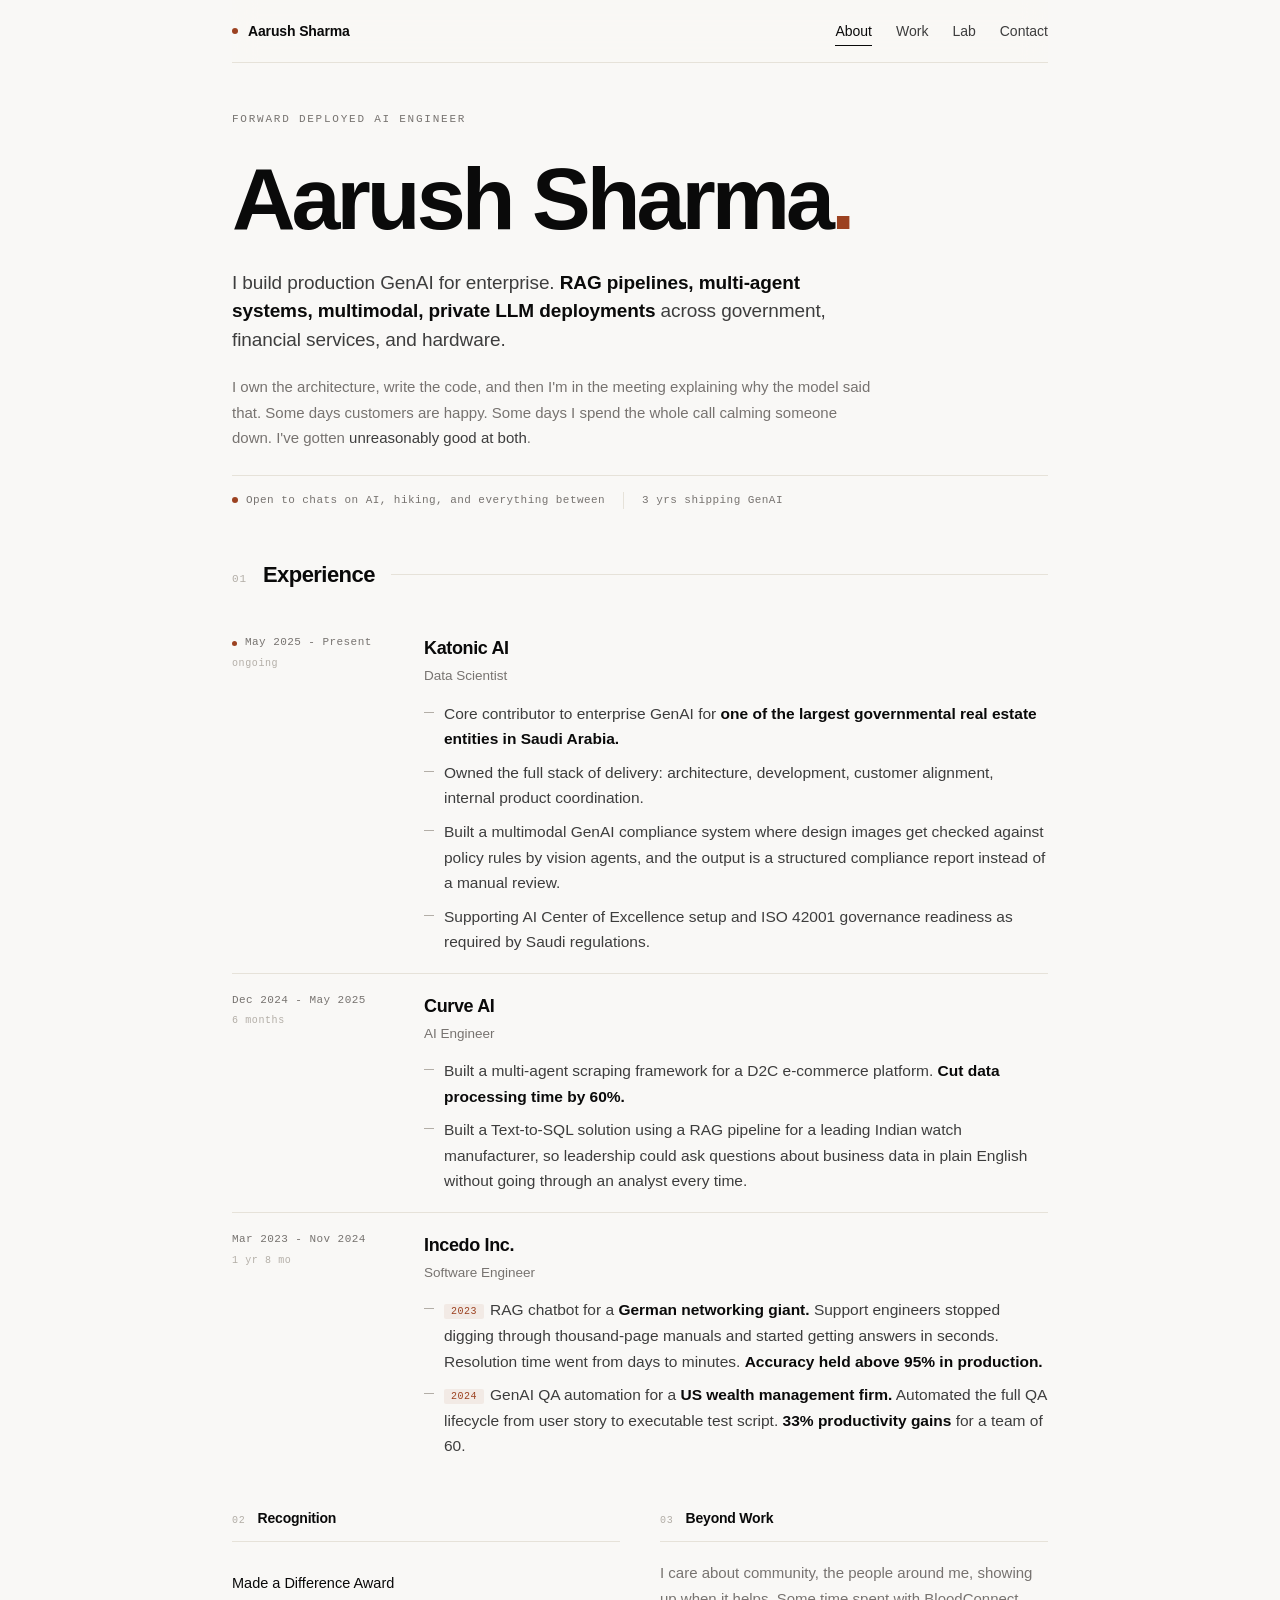
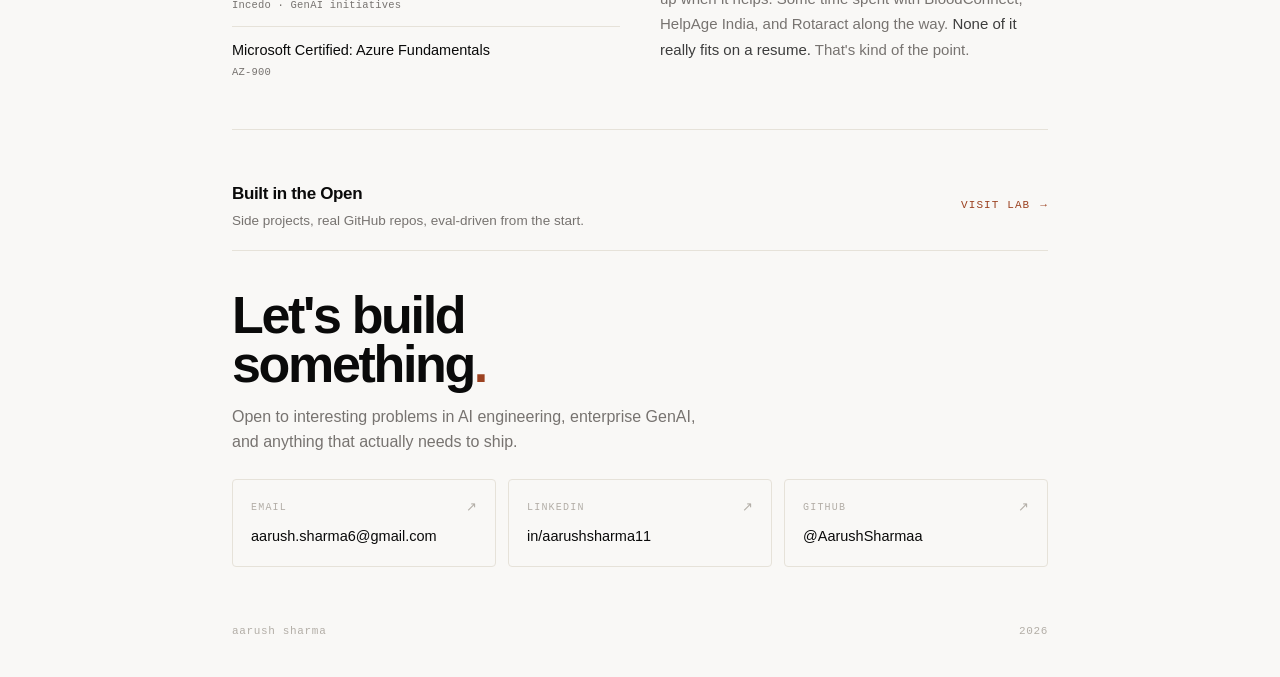
==== commit f4fd3527: "Redesign portfolio: pure HTML+CSS, tighter spacing, classier copy Strip JavaScript entirely. Lab acc" ====
--- a/index.html
+++ b/index.html
@@ -1,155 +1,169 @@
 <!DOCTYPE html>
 <html lang="en">
 <head>
-    <meta charset="UTF-8">
-    <meta name="viewport" content="width=device-width, initial-scale=1.0">
-    <title>Aarush Sharma - AI Engineer</title>
-    <link rel="stylesheet" href="styles.css">
-    <meta name="description" content="Aarush Sharma - Forward Deployed AI Engineer building production GenAI systems across enterprise clients.">
-    <meta property="og:title" content="Aarush Sharma - AI Engineer">
-    <meta property="og:description" content="I build GenAI systems that actually ship. RAG pipelines, multi-agent architectures, multimodal AI, and private LLM deployments across enterprise and government clients.">
-    <meta property="og:type" content="website">
-    <meta property="og:url" content="https://aarushsharmaa.github.io/aarush-sharma/">
-    <meta name="twitter:card" content="summary">
-    <meta name="twitter:title" content="Aarush Sharma - AI Engineer">
-    <meta name="twitter:description" content="I build GenAI systems that actually ship. RAG pipelines, multi-agent architectures, multimodal AI, and private LLM deployments across enterprise and government clients.">
+  <meta charset="UTF-8">
+  <meta name="viewport" content="width=device-width, initial-scale=1.0">
+  <title>Aarush Sharma - AI Engineer</title>
+  <link rel="stylesheet" href="styles.css">
+  <meta name="description" content="Aarush Sharma. Forward Deployed AI Engineer building production GenAI systems across enterprise clients.">
+  <meta property="og:title" content="Aarush Sharma - AI Engineer">
+  <meta property="og:description" content="I build GenAI systems that actually ship. RAG pipelines, multi-agent architectures, multimodal AI, and private LLM deployments across enterprise and government clients.">
+  <meta property="og:type" content="website">
+  <meta property="og:url" content="https://aarushsharmaa.github.io/aarush-sharma/">
+  <meta name="twitter:card" content="summary">
+  <meta name="twitter:title" content="Aarush Sharma - AI Engineer">
+  <meta name="twitter:description" content="I build GenAI systems that actually ship. RAG pipelines, multi-agent architectures, multimodal AI, and private LLM deployments across enterprise and government clients.">
 </head>
 <body>
+
 <div class="container">
 
-    <nav class="nav">
-        <a href="index.html" class="nav-brand">Aarush Sharma</a>
-        <ul>
-            <li><a href="index.html" class="active">About</a></li>
-            <li><a href="work.html">Work</a></li>
-            <li><a href="projects.html">Lab</a></li>
-            <li><a href="#contact">Contact</a></li>
-        </ul>
-    </nav>
+  <nav class="nav">
+    <a href="index.html" class="nav-brand">Aarush Sharma</a>
+    <ul>
+      <li><a href="index.html" class="nav-link active">About</a></li>
+      <li><a href="work.html" class="nav-link">Work</a></li>
+      <li><a href="projects.html" class="nav-link">Lab</a></li>
+      <li><a href="#contact" class="nav-link">Contact</a></li>
+    </ul>
+  </nav>
 
-    <section class="hero">
-        <div class="eyebrow">Forward Deployed AI Engineer</div>
-        <h1>Hi, I'm Aarush.<br>I build AI until it ships.</h1>
-        <p class="hero-body">Three years of building production GenAI for enterprise clients across government, financial services, and hardware. <strong>RAG pipelines, multi-agent systems, multimodal AI, private LLM deployments</strong> where data security is non-negotiable.</p>
-        <p class="hero-body">I'm what you'd call forward deployed. I own the architecture, write the code, and then I'm in the meeting explaining why the model said that. Some days customers are happy. Some days I spend the whole call calming someone down. I've gotten unreasonably good at both.</p>
-        <div class="tags">
-            <span class="tag">RAG Systems</span><span class="tag-dot">·</span>
-            <span class="tag">Multi-Agent AI</span><span class="tag-dot">·</span>
-            <span class="tag">Private LLM Deployment</span><span class="tag-dot">·</span>
-            <span class="tag">Multimodal</span><span class="tag-dot">·</span>
-            <span class="tag">POC to Production</span><span class="tag-dot">·</span>
-            <span class="tag">Customer-Facing Delivery</span>
-        </div>
-    </section>
+  <section class="hero">
+    <div class="eyebrow">Forward Deployed AI Engineer</div>
+    <h1>Aarush Sharma<span class="dot">.</span></h1>
+    <div class="hero-body-grid">
+      <p class="hero-lead">I build production GenAI for enterprise. <strong>RAG pipelines, multi-agent systems, multimodal, private LLM deployments</strong> across government, financial services, and hardware.</p>
+      <p class="hero-sub">I own the architecture, write the code, and then I'm in the meeting explaining why the model said that. Some days customers are happy. Some days I spend the whole call calming someone down. I've gotten <strong>unreasonably good at both</strong>.</p>
+    </div>
+    <div class="meta-strip">
+      <span class="item"><span class="dot-live"></span>Open to chats on AI, hiking, and everything between</span>
+      <span class="item">3 yrs shipping GenAI</span>
+    </div>
+  </section>
 
-    <section class="section">
-        <div class="section-label">Experience</div>
-
-        <div class="exp-item">
-            <div class="exp-header">
-                <span class="exp-co">Katonic AI</span>
-                <span class="exp-meta">
-                    <span>Data Scientist</span>
-                    <span class="exp-slash">/</span>
-                    <span class="alive"></span> May 2025 to Present
-                </span>
-            </div>
-            <ul class="bullets">
-                <li>Core contributor to enterprise GenAI for <strong>one of the largest governmental real estate entities in Saudi Arabia.</strong></li>
-                <li>Owned the full stack of delivery: architecture, development, customer alignment, and internal product coordination.</li>
-                <li>Built a multimodal GenAI compliance system where design images get checked against policy rules by vision agents and the output is a structured compliance report instead of a manual review process.</li>
-                <li>Supporting AI Center of Excellence setup and ISO 42001 governance readiness as required by Saudi regulations.</li>
-            </ul>
-        </div>
-
-        <div class="exp-item">
-            <div class="exp-header">
-                <span class="exp-co">Curve AI</span>
-                <span class="exp-meta">
-                    <span>AI Engineer</span>
-                    <span class="exp-slash">/</span>
-                    Dec 2024 to May 2025
-                </span>
-            </div>
-            <ul class="bullets">
-                <li>Built a multi-agent scraping framework for a D2C e-commerce platform. <strong>Cut data processing time by 60%.</strong></li>
-                <li>Built a Text-to-SQL solution using a RAG pipeline for a leading Indian watch manufacturer, so leadership could ask questions about business data in plain English without going through an analyst every time.</li>
-            </ul>
-        </div>
-
-        <div class="exp-item">
-            <div class="exp-header">
-                <span class="exp-co">Incedo Inc.</span>
-                <span class="exp-meta">
-                    <span>Software Engineer</span>
-                    <span class="exp-slash">/</span>
-                    Mar 2023 to Nov 2024
-                </span>
-            </div>
-            <ul class="bullets">
-                <li><span class="yr">2023</span> RAG chatbot for a <strong>German networking giant.</strong> Support engineers stopped digging through thousand-page manuals and started getting answers in seconds. Resolution time went from days to minutes. Accuracy held above 95% in production.</li>
-                <li><span class="yr">2024</span> GenAI QA automation for a <strong>US wealth management firm.</strong> Automated the full QA lifecycle from user story to executable test script. <strong>33% productivity gains</strong> for a team of 60.</li>
-            </ul>
-        </div>
-    </section>
-
-    <section class="section">
-        <div class="section-label">Recognition</div>
-        <div class="rec-item">
-            <span class="rec-name">Made a Difference Award</span>
-            <span class="rec-note">Incedo Inc. - Proactive contribution to enterprise GenAI initiatives</span>
-        </div>
-        <div class="rec-item">
-            <span class="rec-name">Microsoft Certified: Azure Fundamentals</span>
-            <span class="rec-note">AZ-900</span>
-        </div>
-    </section>
-
-    <section class="section">
-        <div class="section-label">Beyond Work</div>
-        <p class="beyond-text">Volunteered with BloodConnect and HelpAge India, led a Rotaract chapter of 100+ people. Showing up for your community matters about as much as shipping good software. It's just harder to put on a resume.</p>
-    </section>
-
-    <div class="open-callout">
-        <div class="open-callout-text">
-            <h3>Built in the Open</h3>
-            <p>Side projects. Real GitHub repos. Eval-driven from the start.</p>
-        </div>
-        <a href="projects.html" class="open-callout-cta">explore →</a>
+  <section class="section">
+    <div class="section-head">
+      <span class="section-num">01</span>
+      <span class="section-title">Experience</span>
+      <span class="section-rule"></span>
     </div>
 
-    <section class="contact" id="contact">
-        <h2>Let's build something.</h2>
-        <p class="contact-sub">Open to interesting problems in AI engineering, enterprise GenAI,<br>and anything that actually needs to ship.</p>
-        <div class="contact-links">
-            <a href="mailto:aarush.sharma6@gmail.com" class="clink" id="email-link" onclick="copyEmail(event)">
-                <svg viewBox="0 0 24 24" fill="none" stroke="currentColor" stroke-width="1.5" stroke-linecap="round" stroke-linejoin="round"><rect x="2" y="4" width="20" height="16" rx="2"/><path d="m22 7-8.97 5.7a1.94 1.94 0 0 1-2.06 0L2 7"/></svg>
-                aarush.sharma6@gmail.com
-            </a>
-            <a href="https://linkedin.com/in/aarushsharma11" target="_blank" class="clink">
-                <svg viewBox="0 0 24 24" fill="currentColor"><path d="M16 8a6 6 0 0 1 6 6v7h-4v-7a2 2 0 0 0-2-2 2 2 0 0 0-2 2v7h-4v-7a6 6 0 0 1 6-6z"/><rect x="2" y="9" width="4" height="12"/><circle cx="4" cy="4" r="2"/></svg>
-                LinkedIn
-            </a>
-            <a href="https://github.com/AarushSharmaa" target="_blank" class="clink">
-                <svg viewBox="0 0 24 24" fill="currentColor"><path d="M12 2C6.477 2 2 6.484 2 12.017c0 4.425 2.865 8.18 6.839 9.504.5.092.682-.217.682-.483 0-.237-.008-.868-.013-1.703-2.782.605-3.369-1.343-3.369-1.343-.454-1.158-1.11-1.466-1.11-1.466-.908-.62.069-.608.069-.608 1.003.07 1.531 1.032 1.531 1.032.892 1.53 2.341 1.088 2.91.832.092-.647.35-1.088.636-1.338-2.22-.253-4.555-1.113-4.555-4.951 0-1.093.39-1.988 1.029-2.688-.103-.253-.446-1.272.098-2.65 0 0 .84-.27 2.75 1.026A9.564 9.564 0 0 1 12 6.844a9.59 9.59 0 0 1 2.504.337c1.909-1.296 2.747-1.027 2.747-1.027.546 1.379.202 2.398.1 2.651.64.7 1.028 1.595 1.028 2.688 0 3.848-2.339 4.695-4.566 4.943.359.309.678.92.678 1.855 0 1.338-.012 2.419-.012 2.747 0 .268.18.58.688.482A10.02 10.02 0 0 0 22 12.017C22 6.484 17.522 2 12 2z"/></svg>
-                GitHub
-            </a>
-        </div>
+    <div class="exp-item">
+      <div class="exp-meta">
+        <span class="exp-date"><span class="dot-live"></span>May 2025 - Present</span>
+        <span class="exp-elapsed">ongoing</span>
+      </div>
+      <div class="exp-content">
+        <div class="exp-title">Katonic AI</div>
+        <div class="exp-role">Data Scientist</div>
+        <ul class="bullets">
+          <li>Core contributor to enterprise GenAI for <strong>one of the largest governmental real estate entities in Saudi Arabia.</strong></li>
+          <li>Owned the full stack of delivery: architecture, development, customer alignment, internal product coordination.</li>
+          <li>Built a multimodal GenAI compliance system where design images get checked against policy rules by vision agents, and the output is a structured compliance report instead of a manual review.</li>
+          <li>Supporting AI Center of Excellence setup and ISO 42001 governance readiness as required by Saudi regulations.</li>
+        </ul>
+      </div>
+    </div>
+
+    <div class="exp-item">
+      <div class="exp-meta">
+        <span class="exp-date">Dec 2024 - May 2025</span>
+        <span class="exp-elapsed">6 months</span>
+      </div>
+      <div class="exp-content">
+        <div class="exp-title">Curve AI</div>
+        <div class="exp-role">AI Engineer</div>
+        <ul class="bullets">
+          <li>Built a multi-agent scraping framework for a D2C e-commerce platform. <strong>Cut data processing time by 60%.</strong></li>
+          <li>Built a Text-to-SQL solution using a RAG pipeline for a leading Indian watch manufacturer, so leadership could ask questions about business data in plain English without going through an analyst every time.</li>
+        </ul>
+      </div>
+    </div>
+
+    <div class="exp-item">
+      <div class="exp-meta">
+        <span class="exp-date">Mar 2023 - Nov 2024</span>
+        <span class="exp-elapsed">1 yr 8 mo</span>
+      </div>
+      <div class="exp-content">
+        <div class="exp-title">Incedo Inc.</div>
+        <div class="exp-role">Software Engineer</div>
+        <ul class="bullets">
+          <li><span class="yr">2023</span>RAG chatbot for a <strong>German networking giant.</strong> Support engineers stopped digging through thousand-page manuals and started getting answers in seconds. Resolution time went from days to minutes. <strong>Accuracy held above 95% in production.</strong></li>
+          <li><span class="yr">2024</span>GenAI QA automation for a <strong>US wealth management firm.</strong> Automated the full QA lifecycle from user story to executable test script. <strong>33% productivity gains</strong> for a team of 60.</li>
+        </ul>
+      </div>
+    </div>
+  </section>
+
+  <section class="split">
+    <div class="split-col">
+      <div class="sub-head">
+        <span class="sub-num">02</span>
+        <span class="sub-title">Recognition</span>
+      </div>
+      <div class="rec-line">
+        <span class="rec-name">Made a Difference Award</span>
+        <span class="rec-note">Incedo · GenAI initiatives</span>
+      </div>
+      <div class="rec-line">
+        <span class="rec-name">Microsoft Certified: Azure Fundamentals</span>
+        <span class="rec-note">AZ-900</span>
+      </div>
+    </div>
+    <div class="split-col">
+      <div class="sub-head">
+        <span class="sub-num">03</span>
+        <span class="sub-title">Beyond Work</span>
+      </div>
+      <p class="beyond">I care about community, the people around me, showing up when it helps. Some time spent with BloodConnect, HelpAge India, and Rotaract along the way. <strong>None of it really fits on a resume.</strong> That's kind of the point.</p>
+    </div>
+  </section>
+
+  <div class="outro" id="contact">
+    <a href="projects.html" class="lab-row">
+      <div class="lab-row-text">
+        <h3>Built in the Open</h3>
+        <p>Side projects, real GitHub repos, eval-driven from the start.</p>
+      </div>
+      <span class="lab-row-cta">Visit Lab <span class="arrow">→</span></span>
+    </a>
+
+    <section class="contact">
+      <h2>Let's build<br>something<span class="dot">.</span></h2>
+      <p class="contact-sub">Open to interesting problems in AI engineering, enterprise GenAI, and anything that actually needs to ship.</p>
+      <div class="contact-links">
+        <a href="mailto:aarush.sharma6@gmail.com" class="clink">
+          <div class="clink-row">
+            <span class="clink-label">Email</span>
+            <span class="clink-arrow">↗</span>
+          </div>
+          <span class="clink-value">aarush.sharma6@gmail.com</span>
+        </a>
+        <a href="https://linkedin.com/in/aarushsharma11" target="_blank" rel="noopener" class="clink">
+          <div class="clink-row">
+            <span class="clink-label">LinkedIn</span>
+            <span class="clink-arrow">↗</span>
+          </div>
+          <span class="clink-value">in/aarushsharma11</span>
+        </a>
+        <a href="https://github.com/AarushSharmaa" target="_blank" rel="noopener" class="clink">
+          <div class="clink-row">
+            <span class="clink-label">GitHub</span>
+            <span class="clink-arrow">↗</span>
+          </div>
+          <span class="clink-value">@AarushSharmaa</span>
+        </a>
+      </div>
     </section>
+  </div>
 
-    <footer class="footer">aarush sharma · 2026</footer>
+  <footer class="footer">
+    <span>aarush sharma</span>
+    <span>2026</span>
+  </footer>
 
 </div>
-<script>
-    function copyEmail(e) {
-        e.preventDefault();
-        navigator.clipboard.writeText('aarush.sharma6@gmail.com').then(function() {
-            var l = document.getElementById('email-link');
-            var orig = l.innerHTML;
-            l.innerHTML = l.innerHTML.replace('aarush.sharma6@gmail.com', 'Copied!');
-            setTimeout(function() { l.innerHTML = orig; }, 2000);
-        });
-    }
-</script>
+
 </body>
 </html>
--- a/styles.css
+++ b/styles.css
@@ -1,583 +1,755 @@
+/* ────────────────────────────────────────
+   Aarush Sharma - Portfolio
+   Pure HTML + CSS, no JavaScript.
+   ──────────────────────────────────────── */
+
 *, *::before, *::after { margin: 0; padding: 0; box-sizing: border-box; }
 
 :root {
-    --bg:     #ffffff;
-    --ink:    #111827;
-    --ink-2:  #4b5563;
-    --ink-3:  #9ca3af;
-    --ink-4:  #d1d5db;
-    --accent: #4f46e5;
-    --border: #e5e7eb;
-    --dark:   #0f172a;
-    --mono:   'SF Mono', 'Fira Code', 'Consolas', 'Menlo', monospace;
-}
-
+  --bg:           #f9f8f6;
+  --ink:          #0a0a0a;
+  --ink-2:        #3d3d3d;
+  --ink-3:        #777370;
+  --ink-4:        #b3aea7;
+  --hairline:     #e6e2d9;
+  --accent:       #9c4221;
+  --accent-soft:  rgba(156, 66, 33, 0.08);
+  --mono:         'JetBrains Mono', 'SF Mono', 'Fira Code', Consolas, Menlo, monospace;
+  --sans:         -apple-system, BlinkMacSystemFont, 'Inter', 'Segoe UI', sans-serif;
+}
+
+html { scroll-behavior: smooth; }
 body {
-    font-family: -apple-system, BlinkMacSystemFont, 'Segoe UI', sans-serif;
-    background: var(--bg);
-    color: var(--ink);
-    -webkit-font-smoothing: antialiased;
-    line-height: 1.6;
-}
-
+  font-family: var(--sans);
+  background: var(--bg);
+  color: var(--ink);
+  -webkit-font-smoothing: antialiased;
+  line-height: 1.6;
+  font-size: 17px;
+  text-rendering: optimizeLegibility;
+  overflow-x: hidden;
+}
+::selection { background: var(--accent); color: var(--bg); }
+
+@keyframes breathe {
+  0%, 100% { opacity: 1; transform: scale(1); }
+  50%      { opacity: 0.25; transform: scale(0.55); }
+}
+
+/* ── Container ── */
 .container {
-    max-width: 720px;
-    margin: 0 auto;
-    padding: 0 28px;
-}
-
-/* Nav */
+  max-width: 880px;
+  margin: 0 auto;
+  padding: 0 32px;
+}
+
+/* ── Nav ── */
 .nav {
-    display: flex;
-    justify-content: space-between;
-    align-items: center;
-    padding: 26px 0;
-    margin-bottom: 72px;
-    border-bottom: 1px solid var(--border);
-}
-
+  display: flex;
+  justify-content: space-between;
+  align-items: center;
+  padding: 16px 0;
+  margin-bottom: 40px;
+  position: sticky;
+  top: 0;
+  background: rgba(249, 248, 246, 0.82);
+  backdrop-filter: saturate(180%) blur(12px);
+  -webkit-backdrop-filter: saturate(180%) blur(12px);
+  z-index: 20;
+  border-bottom: 1px solid var(--hairline);
+}
 .nav-brand {
-    font-size: 14px;
-    font-weight: 600;
-    color: var(--ink);
-    text-decoration: none;
-    letter-spacing: -0.015em;
-}
-
+  font-size: 14px;
+  font-weight: 600;
+  color: var(--ink);
+  text-decoration: none;
+  letter-spacing: -0.01em;
+  display: inline-flex;
+  align-items: center;
+  gap: 10px;
+}
+.nav-brand::before {
+  content: '';
+  width: 6px; height: 6px;
+  border-radius: 50%;
+  background: var(--accent);
+  animation: breathe 3s ease-in-out infinite;
+}
 .nav ul { list-style: none; display: flex; gap: 24px; }
-
-.nav a {
-    font-size: 13px;
-    color: var(--ink-4);
-    text-decoration: none;
-    transition: color 0.12s;
-}
-
-.nav a:hover, .nav a.active { color: var(--ink); }
-
-/* Hero */
-.hero { margin-bottom: 72px; }
-
+.nav-link {
+  font-size: 14px;
+  color: var(--ink-2);
+  text-decoration: none;
+  position: relative;
+  padding: 4px 0;
+  transition: color 220ms ease;
+  display: inline-block;
+}
+.nav-link::after {
+  content: '';
+  position: absolute;
+  left: 0; right: 0; bottom: 0;
+  height: 1px;
+  background: currentColor;
+  transform: scaleX(0);
+  transform-origin: left;
+  transition: transform 260ms cubic-bezier(.4, 0, .2, 1);
+}
+.nav-link:hover { color: var(--ink); }
+.nav-link:hover::after,
+.nav-link.active::after { transform: scaleX(1); }
+.nav-link.active { color: var(--ink); }
+
+/* ── Eyebrow ── */
 .eyebrow {
-    font-family: var(--mono);
-    font-size: 10.5px;
-    color: var(--accent);
-    letter-spacing: 0.1em;
-    text-transform: uppercase;
-    margin-bottom: 18px;
-}
-
+  font-family: var(--mono);
+  font-size: 11px;
+  color: var(--ink-3);
+  letter-spacing: 0.16em;
+  text-transform: uppercase;
+  margin-bottom: 28px;
+}
+
+/* ── Hero (index) ── */
+.hero {
+  padding: 8px 0 0;
+  margin-bottom: 48px;
+}
 .hero h1 {
-    font-size: 42px;
-    font-weight: 600;
-    letter-spacing: -0.04em;
-    line-height: 1.1;
-    color: var(--ink);
-    margin-bottom: 20px;
-}
-
-.hero-body {
-    font-size: 15.5px;
-    color: var(--ink-2);
-    line-height: 1.85;
-    max-width: 540px;
-    margin-bottom: 14px;
-}
-
-.hero-body:last-of-type { margin-bottom: 0; }
-.hero-body strong { color: var(--ink); font-weight: 600; }
-
-.tags {
-    display: flex;
-    flex-wrap: wrap;
-    align-items: center;
-    margin-top: 28px;
-}
-
-.tag { font-size: 12px; color: var(--ink-3); }
-.tag-dot { font-size: 12px; color: var(--ink-4); padding: 0 8px; }
-
-/* Section */
-.section { margin-bottom: 64px; }
-
-.section-label,
-.section > h2 {
-    font-size: 9.5px;
-    font-weight: 700;
-    text-transform: uppercase;
-    letter-spacing: 0.2em;
-    color: var(--ink-3);
-    margin-bottom: 28px;
-}
-
-/* Experience */
+  font-size: clamp(34px, 10.5vw, 88px);
+  font-weight: 600;
+  letter-spacing: -0.045em;
+  line-height: 0.95;
+  color: var(--ink);
+  margin-bottom: 28px;
+  white-space: nowrap;
+}
+.hero h1 .dot { color: var(--accent); }
+
+.hero-body-grid {
+  display: grid;
+  gap: 20px;
+  max-width: 640px;
+}
+.hero-lead {
+  font-size: 19px;
+  color: var(--ink-2);
+  line-height: 1.5;
+  letter-spacing: -0.005em;
+}
+.hero-lead strong { color: var(--ink); font-weight: 600; }
+.hero-sub {
+  font-size: 15px;
+  color: var(--ink-3);
+  line-height: 1.7;
+}
+.hero-sub strong { color: var(--ink-2); font-weight: 500; }
+
+.meta-strip {
+  margin-top: 24px;
+  display: flex;
+  flex-wrap: wrap;
+  font-family: var(--mono);
+  font-size: 11px;
+  color: var(--ink-3);
+  letter-spacing: 0.04em;
+  padding-top: 16px;
+  border-top: 1px solid var(--hairline);
+}
+.meta-strip .item {
+  display: inline-flex;
+  align-items: center;
+  gap: 8px;
+  padding-right: 18px;
+  margin-right: 18px;
+  border-right: 1px solid var(--hairline);
+}
+.meta-strip .item:last-child {
+  border-right: none;
+  padding-right: 0;
+  margin-right: 0;
+}
+.meta-strip .dot-live {
+  width: 6px; height: 6px;
+  border-radius: 50%;
+  background: var(--accent);
+  animation: breathe 3s ease-in-out infinite;
+}
+
+/* ── Page header (work, projects) ── */
+.page-header {
+  padding: 8px 0 24px;
+  margin-bottom: 40px;
+  border-bottom: 1px solid var(--hairline);
+}
+.page-header h1 {
+  font-size: clamp(36px, 6vw, 64px);
+  font-weight: 600;
+  letter-spacing: -0.04em;
+  line-height: 1;
+  color: var(--ink);
+  margin-bottom: 20px;
+}
+.page-header h1 .dot { color: var(--accent); }
+.page-header p {
+  font-size: 17px;
+  color: var(--ink-2);
+  line-height: 1.55;
+  max-width: 600px;
+}
+
+/* ── Section system ── */
+.section { margin-bottom: 48px; }
+.section-head {
+  display: flex;
+  align-items: baseline;
+  gap: 16px;
+  margin-bottom: 24px;
+}
+.section-num {
+  font-family: var(--mono);
+  font-size: 11px;
+  color: var(--ink-4);
+  letter-spacing: 0.08em;
+}
+.section-title {
+  font-size: 22px;
+  font-weight: 600;
+  color: var(--ink);
+  letter-spacing: -0.025em;
+}
+.section-rule {
+  flex: 1;
+  height: 1px;
+  background: var(--hairline);
+  align-self: center;
+}
+.section-intro {
+  font-size: 15px;
+  color: var(--ink-3);
+  line-height: 1.7;
+  margin: -16px 0 32px;
+  max-width: 560px;
+}
+
+/* ── Experience (index) ── */
 .exp-item {
-    padding-bottom: 30px;
-    margin-bottom: 30px;
-    border-bottom: 1px solid var(--border);
-}
-
-.exp-item:last-child {
-    border-bottom: none;
-    padding-bottom: 0;
-    margin-bottom: 0;
-}
-
-.exp-header {
-    display: flex;
-    justify-content: space-between;
-    align-items: baseline;
-    flex-wrap: wrap;
-    gap: 4px 16px;
-    margin-bottom: 12px;
-}
-
-.exp-co {
-    font-size: 15px;
-    font-weight: 700;
-    color: var(--ink);
-    letter-spacing: -0.02em;
-}
-
-.exp-meta {
-    font-family: var(--mono);
-    font-size: 10.5px;
-    color: var(--ink-3);
-    display: flex;
-    align-items: center;
-    gap: 6px;
-    white-space: nowrap;
-}
-
-.exp-slash { color: var(--ink-4); }
-
-.alive {
-    width: 5px;
-    height: 5px;
-    border-radius: 50%;
-    background: var(--accent);
-    flex-shrink: 0;
-    animation: breathe 2.6s ease-in-out infinite;
-}
-
-@keyframes breathe {
-    0%, 100% { opacity: 1; transform: scale(1); }
-    50% { opacity: 0.2; transform: scale(0.7); }
-}
-
-ul.bullets { list-style: none; }
-
-ul.bullets li {
-    font-size: 13.5px;
-    color: var(--ink-2);
-    line-height: 1.8;
-    padding-left: 14px;
-    position: relative;
-    margin-bottom: 8px;
-}
-
-ul.bullets li:last-child { margin-bottom: 0; }
-
-ul.bullets li::before {
-    content: '-';
-    position: absolute;
-    left: 0;
-    color: var(--ink-4);
-    line-height: 1.9;
-}
-
-ul.bullets li strong { color: var(--ink); font-weight: 600; }
+  display: grid;
+  grid-template-columns: 160px 1fr;
+  gap: 32px;
+  padding: 18px 0;
+  border-bottom: 1px solid var(--hairline);
+  position: relative;
+  transition: padding-left 280ms cubic-bezier(.2, .8, .2, 1);
+}
+.exp-item:last-child { border-bottom: none; padding-bottom: 0; }
+.exp-item:first-child { padding-top: 4px; }
+.exp-item::before {
+  content: '';
+  position: absolute;
+  left: 0; top: 18px; bottom: 18px;
+  width: 1px;
+  background: var(--accent);
+  transform: scaleY(0);
+  transform-origin: top;
+  transition: transform 360ms cubic-bezier(.2, .8, .2, 1);
+}
+.exp-item:hover::before { transform: scaleY(1); }
+.exp-item:hover { padding-left: 16px; }
+
+.exp-meta { display: flex; flex-direction: column; gap: 4px; }
+.exp-date {
+  font-family: var(--mono);
+  font-size: 11px;
+  color: var(--ink-3);
+  letter-spacing: 0.04em;
+  display: inline-flex;
+  align-items: center;
+  gap: 8px;
+}
+.exp-date .dot-live {
+  width: 5px; height: 5px;
+  border-radius: 50%;
+  background: var(--accent);
+  animation: breathe 3s ease-in-out infinite;
+}
+.exp-elapsed {
+  font-family: var(--mono);
+  font-size: 10px;
+  color: var(--ink-4);
+  letter-spacing: 0.06em;
+}
+.exp-content .exp-title {
+  font-size: 18px;
+  font-weight: 600;
+  color: var(--ink);
+  letter-spacing: -0.02em;
+  margin-bottom: 2px;
+}
+.exp-content .exp-role {
+  font-size: 13.5px;
+  color: var(--ink-3);
+  margin-bottom: 14px;
+}
+
+ul.bullets, ul.project-points { list-style: none; }
+ul.bullets li, ul.project-points li {
+  font-size: 15.5px;
+  color: var(--ink-2);
+  line-height: 1.65;
+  padding-left: 20px;
+  position: relative;
+  margin-bottom: 8px;
+}
+ul.bullets li:last-child,
+ul.project-points li:last-child { margin-bottom: 0; }
+ul.bullets li::before,
+ul.project-points li::before {
+  content: '';
+  position: absolute;
+  left: 0; top: 0.7em;
+  width: 10px; height: 1px;
+  background: var(--ink-4);
+}
+ul.bullets li strong,
+ul.project-points li strong { color: var(--ink); font-weight: 600; }
 
 .yr {
-    font-family: var(--mono);
-    font-size: 9px;
-    font-weight: 700;
-    color: var(--ink-3);
-    background: var(--border);
-    padding: 1px 5px;
-    border-radius: 2px;
-    margin-right: 4px;
-    vertical-align: middle;
-}
-
-/* Recognition */
-.rec-item {
-    display: flex;
-    justify-content: space-between;
-    align-items: baseline;
-    flex-wrap: wrap;
-    gap: 4px 16px;
-    padding: 12px 0;
-    border-bottom: 1px solid var(--border);
-}
-
-.rec-item:first-child { border-top: 1px solid var(--border); }
-
-.rec-name { font-size: 13.5px; font-weight: 500; color: var(--ink); }
-.rec-note { font-size: 12px; color: var(--ink-3); }
-
-/* Beyond */
-.beyond-text {
-    font-size: 14px;
-    color: var(--ink-3);
-    line-height: 1.95;
-    max-width: 520px;
-}
-
-/* Callout block */
-.open-callout {
-    background: var(--dark);
-    border-radius: 10px;
-    padding: 26px 30px;
-    display: flex;
-    justify-content: space-between;
-    align-items: center;
-    gap: 20px;
-    margin-bottom: 64px;
-}
-
-.open-callout h3 {
-    font-size: 15.5px;
-    font-weight: 500;
-    color: #e2e8f0;
-    letter-spacing: -0.02em;
-    margin-bottom: 4px;
-}
-
-.open-callout p { font-size: 12.5px; color: #475569; }
-
-.open-callout-cta {
-    font-family: var(--mono);
-    font-size: 11px;
-    color: var(--accent);
-    text-decoration: none;
-    white-space: nowrap;
-    flex-shrink: 0;
-    transition: opacity 0.15s;
-}
-
-.open-callout-cta:hover { opacity: 0.65; }
-
-/* Contact section */
-.contact {
-    background: var(--dark);
-    border-radius: 12px;
-    padding: 52px 40px;
-    text-align: center;
-    margin-bottom: 28px;
-}
-
+  font-family: var(--mono);
+  font-size: 10px;
+  color: var(--accent);
+  background: var(--accent-soft);
+  padding: 2px 7px;
+  border-radius: 2px;
+  margin-right: 6px;
+  letter-spacing: 0.05em;
+  vertical-align: 1px;
+}
+
+/* ── Split (Recognition + Beyond on index) ── */
+.split {
+  display: grid;
+  grid-template-columns: 1fr 1fr;
+  gap: 40px;
+  margin-bottom: 48px;
+}
+.split-col .sub-head {
+  display: flex;
+  align-items: baseline;
+  gap: 12px;
+  margin-bottom: 18px;
+  padding-bottom: 12px;
+  border-bottom: 1px solid var(--hairline);
+}
+.split-col .sub-num {
+  font-family: var(--mono);
+  font-size: 10px;
+  color: var(--ink-4);
+  letter-spacing: 0.08em;
+}
+.split-col .sub-title {
+  font-size: 14px;
+  font-weight: 600;
+  color: var(--ink);
+  letter-spacing: -0.015em;
+}
+.rec-line {
+  display: flex;
+  flex-direction: column;
+  gap: 2px;
+  padding: 12px 0;
+  border-bottom: 1px solid var(--hairline);
+}
+.rec-line:last-child { border-bottom: none; padding-bottom: 0; }
+.rec-name { font-size: 14.5px; color: var(--ink); font-weight: 500; }
+.rec-note {
+  font-family: var(--mono);
+  font-size: 10.5px;
+  color: var(--ink-3);
+  letter-spacing: 0.02em;
+}
+.beyond {
+  font-size: 15px;
+  color: var(--ink-3);
+  line-height: 1.7;
+}
+.beyond strong { color: var(--ink-2); font-weight: 500; }
+
+/* ── Project cards (work) ── */
+.project {
+  padding: 22px 0;
+  border-bottom: 1px solid var(--hairline);
+  position: relative;
+  transition: padding-left 280ms cubic-bezier(.2, .8, .2, 1);
+}
+.project:last-child { border-bottom: none; }
+.project::before {
+  content: '';
+  position: absolute;
+  left: 0; top: 22px; bottom: 22px;
+  width: 1px;
+  background: var(--accent);
+  transform: scaleY(0);
+  transform-origin: top;
+  transition: transform 360ms cubic-bezier(.2, .8, .2, 1);
+}
+.project:hover::before { transform: scaleY(1); }
+.project:hover { padding-left: 16px; }
+.project-meta {
+  font-family: var(--mono);
+  font-size: 11px;
+  color: var(--ink-3);
+  letter-spacing: 0.04em;
+  margin-bottom: 8px;
+  line-height: 1.5;
+}
+.project-meta a.proof-link {
+  color: var(--accent);
+  text-decoration: none;
+  transition: opacity 200ms ease;
+}
+.project-meta a.proof-link:hover { opacity: 0.7; }
+.project h3 {
+  font-size: 19px;
+  font-weight: 600;
+  color: var(--ink);
+  letter-spacing: -0.02em;
+  margin-bottom: 14px;
+}
+.poc-intro {
+  font-size: 15px;
+  color: var(--ink-3);
+  line-height: 1.65;
+  margin-bottom: 14px;
+}
+.tech-stack {
+  display: flex;
+  flex-wrap: wrap;
+  gap: 6px;
+  margin-top: 16px;
+}
+.tech {
+  font-family: var(--mono);
+  font-size: 10px;
+  color: var(--ink-3);
+  background: transparent;
+  border: 1px solid var(--hairline);
+  padding: 3px 9px;
+  border-radius: 2px;
+  letter-spacing: 0.04em;
+  transition: border-color 240ms ease, color 240ms ease;
+}
+.project:hover .tech { border-color: rgba(156, 66, 33, 0.22); color: var(--ink-2); }
+
+/* ── Lab cards (projects), native <details> accordion ── */
+.proj-card {
+  padding: 4px 0;
+  border-bottom: 1px solid var(--hairline);
+}
+.proj-card:last-child { border-bottom: none; }
+.proj-card > summary {
+  list-style: none;
+  display: flex;
+  align-items: center;
+  justify-content: space-between;
+  gap: 16px;
+  cursor: pointer;
+  user-select: none;
+  padding: 22px 0;
+  position: relative;
+  transition: padding-left 280ms cubic-bezier(.2, .8, .2, 1);
+}
+.proj-card > summary::-webkit-details-marker { display: none; }
+.proj-card > summary::marker { content: ''; }
+.proj-card > summary:hover { padding-left: 12px; }
+.proj-card-left {
+  display: flex;
+  align-items: baseline;
+  gap: 12px;
+  flex-wrap: wrap;
+}
+.proj-toggle {
+  font-family: var(--mono);
+  font-size: 16px;
+  font-weight: 300;
+  color: var(--ink-4);
+  flex-shrink: 0;
+  line-height: 1;
+  transition: transform 320ms cubic-bezier(.4, 0, .2, 1), color 200ms ease;
+}
+.proj-card > summary:hover .proj-toggle { color: var(--ink-2); }
+.proj-card[open] > summary .proj-toggle { transform: rotate(45deg); color: var(--accent); }
+.proj-card-body { padding: 4px 0 28px; }
+.proj-card[open] .proj-card-body { animation: fadeUp 360ms cubic-bezier(.2, .8, .2, 1); }
+@keyframes fadeUp {
+  from { opacity: 0; transform: translateY(8px); }
+  to   { opacity: 1; transform: none; }
+}
+.proj-name {
+  font-size: 17px;
+  font-weight: 600;
+  color: var(--ink);
+  letter-spacing: -0.02em;
+}
+.proj-badge {
+  font-family: var(--mono);
+  font-size: 9.5px;
+  font-weight: 600;
+  letter-spacing: 0.1em;
+  text-transform: uppercase;
+  padding: 3px 8px;
+  border-radius: 2px;
+  flex-shrink: 0;
+  border: 1px solid;
+}
+.proj-badge.pypi   { background: var(--accent-soft); color: var(--accent); border-color: rgba(156, 66, 33, 0.22); }
+.proj-badge.active { background: transparent; color: var(--ink-2); border-color: var(--hairline); }
+.proj-badge.proto  { background: transparent; color: var(--ink-3); border-color: var(--hairline); }
+.proj-badge.fun    { background: transparent; color: var(--ink-3); border-color: var(--hairline); border-style: dashed; }
+.proj-thesis {
+  font-size: 14px;
+  color: var(--ink-3);
+  font-style: italic;
+  line-height: 1.7;
+  margin-bottom: 12px;
+  max-width: 580px;
+}
+.proj-body {
+  font-size: 15px;
+  color: var(--ink-2);
+  line-height: 1.7;
+  margin-bottom: 14px;
+  max-width: 620px;
+}
+.proj-body strong { color: var(--ink); font-weight: 600; }
+.proj-install {
+  font-family: var(--mono);
+  font-size: 12px;
+  color: var(--accent);
+  background: var(--accent-soft);
+  border: 1px solid rgba(156, 66, 33, 0.18);
+  border-radius: 3px;
+  padding: 7px 12px;
+  display: inline-block;
+  margin-bottom: 14px;
+  letter-spacing: 0.02em;
+}
+.proj-tags {
+  display: flex;
+  flex-wrap: wrap;
+  gap: 6px;
+  margin-bottom: 16px;
+}
+.ptag {
+  font-family: var(--mono);
+  font-size: 9.5px;
+  font-weight: 500;
+  letter-spacing: 0.06em;
+  text-transform: uppercase;
+  padding: 3px 8px;
+  border-radius: 2px;
+  border: 1px solid var(--hairline);
+  color: var(--ink-3);
+}
+.proj-gh {
+  display: inline-flex;
+  align-items: center;
+  gap: 8px;
+  font-size: 13px;
+  color: var(--accent);
+  text-decoration: none;
+  font-weight: 500;
+  transition: gap 240ms ease, opacity 240ms ease;
+}
+.proj-gh:hover { gap: 12px; opacity: 0.8; }
+.proj-gh svg { width: 14px; height: 14px; flex-shrink: 0; }
+
+/* ── Outro (lab callout + contact) ── */
+.outro {
+  margin-top: 48px;
+  padding-top: 32px;
+  border-top: 1px solid var(--hairline);
+}
+.lab-row {
+  display: flex;
+  justify-content: space-between;
+  align-items: center;
+  gap: 24px;
+  padding: 18px 0;
+  margin-bottom: 40px;
+  border-bottom: 1px solid var(--hairline);
+  text-decoration: none;
+  color: inherit;
+  position: relative;
+  transition: padding-left 280ms cubic-bezier(.2, .8, .2, 1);
+}
+.lab-row::after {
+  content: '';
+  position: absolute;
+  left: 0; top: 50%;
+  width: 0; height: 1px;
+  background: var(--accent);
+  transition: width 320ms cubic-bezier(.4, 0, .2, 1);
+}
+.lab-row:hover { padding-left: 16px; }
+.lab-row:hover::after { width: 8px; }
+.lab-row-text h3 {
+  font-size: 17px;
+  font-weight: 600;
+  color: var(--ink);
+  letter-spacing: -0.02em;
+  margin-bottom: 4px;
+}
+.lab-row-text p {
+  font-size: 13.5px;
+  color: var(--ink-3);
+  line-height: 1.5;
+}
+.lab-row-cta {
+  font-family: var(--mono);
+  font-size: 11px;
+  color: var(--accent);
+  letter-spacing: 0.1em;
+  text-transform: uppercase;
+  display: inline-flex;
+  align-items: center;
+  gap: 10px;
+  flex-shrink: 0;
+}
+.lab-row-cta .arrow { transition: transform 280ms ease; display: inline-block; }
+.lab-row:hover .lab-row-cta .arrow { transform: translateX(6px); }
+
+/* ── Contact ── */
 .contact h2 {
-    font-size: 28px;
-    font-weight: 500;
-    color: #e2e8f0;
-    letter-spacing: -0.04em;
-    margin-bottom: 8px;
-}
-
+  font-size: clamp(32px, 5vw, 52px);
+  font-weight: 600;
+  letter-spacing: -0.045em;
+  line-height: 0.95;
+  color: var(--ink);
+  margin-bottom: 16px;
+}
+.contact h2 .dot { color: var(--accent); }
 .contact-sub {
-    font-size: 14px;
-    color: #475569;
-    line-height: 1.75;
-    margin-bottom: 28px;
-}
-
-.contact-links, .links {
-    display: flex;
-    justify-content: center;
-    flex-wrap: wrap;
-    gap: 8px;
-}
-
+  font-size: 16px;
+  color: var(--ink-3);
+  line-height: 1.55;
+  margin-bottom: 24px;
+  max-width: 480px;
+}
+.contact-links {
+  display: grid;
+  grid-template-columns: 1fr 1fr 1fr;
+  gap: 12px;
+  margin-bottom: 40px;
+}
 .clink {
-    display: inline-flex;
-    align-items: center;
-    gap: 7px;
-    font-size: 13px;
-    color: #64748b;
-    text-decoration: none;
-    padding: 9px 18px;
-    border: 1px solid #1e293b;
-    border-radius: 6px;
-    background: #0f172a;
-    transition: color 0.15s, border-color 0.15s;
-}
-
-.clink:hover { color: #cbd5e1; border-color: #334155; }
-.clink svg { width: 14px; height: 14px; flex-shrink: 0; }
-
-/* Site footer */
-.footer, .site-footer {
-    text-align: center;
-    padding: 12px 0 32px;
-    font-size: 11px;
-    color: var(--ink-4);
-    font-family: var(--mono);
-}
-
-/* Professional Projects page */
-.page-header { margin-bottom: 52px; }
-
-.page-header h1 {
-    font-size: 36px;
-    font-weight: 600;
-    letter-spacing: -0.04em;
-    color: var(--ink);
-    margin-bottom: 10px;
-}
-
-.page-header p {
-    font-size: 15px;
-    color: var(--ink-2);
-    line-height: 1.75;
-    max-width: 520px;
-}
-
-.section-intro {
-    font-size: 13.5px;
-    color: var(--ink-3);
-    line-height: 1.75;
-    margin-bottom: 28px;
-    max-width: 520px;
-}
-
-.project {
-    padding-bottom: 36px;
-    margin-bottom: 36px;
-    border-bottom: 1px solid var(--border);
-}
-
-.project:last-child {
-    border-bottom: none;
-    padding-bottom: 0;
-    margin-bottom: 0;
-}
-
-.project h3 {
-    font-size: 15.5px;
-    font-weight: 700;
-    color: var(--ink);
-    letter-spacing: -0.02em;
-    margin-bottom: 6px;
-}
-
-.project-meta {
-    font-family: var(--mono);
-    font-size: 10.5px;
-    color: var(--ink-3);
-    margin-bottom: 14px;
-    line-height: 1.6;
-}
-
-.project-meta a.proof-link {
-    color: var(--accent);
-    text-decoration: none;
-    opacity: 0.8;
-    transition: opacity 0.15s;
-}
-
-.project-meta a.proof-link:hover { opacity: 1; }
-
-.poc-intro {
-    font-size: 13.5px;
-    color: var(--ink-3);
-    line-height: 1.75;
-    margin-bottom: 14px;
-}
-
-ul.project-points { list-style: none; margin-bottom: 0; }
-
-ul.project-points li {
-    font-size: 13.5px;
-    color: var(--ink-2);
-    line-height: 1.8;
-    padding-left: 14px;
-    position: relative;
-    margin-bottom: 8px;
-}
-
-ul.project-points li:last-child { margin-bottom: 0; }
-
-ul.project-points li::before {
-    content: '-';
-    position: absolute;
-    left: 0;
-    color: var(--ink-4);
-    line-height: 1.9;
-}
-
-ul.project-points li strong { color: var(--ink); font-weight: 600; }
-
-.tech-stack {
-    display: flex;
-    flex-wrap: wrap;
-    gap: 6px;
-    margin-top: 14px;
-}
-
-.tech {
-    font-family: var(--mono);
-    font-size: 10px;
-    color: var(--ink-3);
-    background: #f3f4f6;
-    padding: 2px 8px;
-    border-radius: 3px;
-}
-
-/* Lab page */
-.open-intro {
-    font-size: 14px;
-    color: var(--ink-3);
-    line-height: 1.85;
-    max-width: 500px;
-    margin-top: -14px;
-    margin-bottom: 36px;
-}
-
-.proj-card {
-    padding-bottom: 32px;
-    margin-bottom: 32px;
-    border-bottom: 1px solid var(--border);
-}
-
-.proj-card:last-child {
-    border-bottom: none;
-    padding-bottom: 0;
-    margin-bottom: 0;
-}
-
-.proj-card-header {
-    display: flex;
-    align-items: center;
-    justify-content: space-between;
-    gap: 16px;
-    cursor: pointer;
-    user-select: none;
-}
-
-.proj-card-left {
-    display: flex;
-    align-items: baseline;
-    gap: 10px;
-    flex-wrap: wrap;
-}
-
-.proj-toggle {
-    font-size: 18px;
-    font-weight: 300;
-    color: var(--ink-4);
-    flex-shrink: 0;
-    line-height: 1;
-    transition: transform 0.2s ease, color 0.15s;
-}
-
-.proj-card-header:hover .proj-toggle { color: var(--ink-3); }
-.proj-card-header.open .proj-toggle { transform: rotate(45deg); color: var(--ink-2); }
-
-.proj-card-body {
-    display: none;
-    padding-top: 14px;
-}
-
-.proj-card-body.open { display: block; }
-
-.proj-name {
-    font-size: 15px;
-    font-weight: 700;
-    color: var(--ink);
-    letter-spacing: -0.02em;
-}
-
-.proj-badge {
-    font-family: var(--mono);
-    font-size: 9.5px;
-    font-weight: 700;
-    letter-spacing: 0.08em;
-    text-transform: uppercase;
-    padding: 2px 8px;
-    border-radius: 3px;
-    flex-shrink: 0;
-}
-
-.proj-badge.pypi   { background: #ede9fe; color: #5b21b6; }
-.proj-badge.active { background: #f3f4f6; color: #6b7280; }
-.proj-badge.proto  { background: #fff7ed; color: #c2410c; }
-.proj-badge.fun    { background: #fdf2f8; color: #9d174d; }
-
-.proj-thesis {
-    font-size: 13px;
-    color: var(--ink-3);
-    font-style: italic;
-    line-height: 1.7;
-    margin-bottom: 10px;
-}
-
-.proj-body {
-    font-size: 13.5px;
-    color: var(--ink-2);
-    line-height: 1.8;
-    margin-bottom: 12px;
-}
-
-.proj-body strong { color: var(--ink); font-weight: 600; }
-
-.proj-install {
-    font-family: var(--mono);
-    font-size: 11.5px;
-    color: var(--accent);
-    background: #f5f3ff;
-    border: 1px solid #e0e7ff;
-    border-radius: 5px;
-    padding: 6px 12px;
-    display: inline-block;
-    margin-bottom: 12px;
-}
-
-.proj-tags {
-    display: flex;
-    flex-wrap: wrap;
-    gap: 6px;
-    margin-bottom: 12px;
-}
-
-.ptag {
-    font-family: var(--mono);
-    font-size: 9px;
-    font-weight: 600;
-    letter-spacing: 0.05em;
-    text-transform: uppercase;
-    padding: 2px 7px;
-    border-radius: 2px;
-    background: #f3f4f6;
-    color: var(--ink-3);
-}
-
-.proj-gh {
-    display: inline-flex;
-    align-items: center;
-    gap: 6px;
-    font-size: 12.5px;
-    color: var(--accent);
-    text-decoration: none;
-    font-weight: 500;
-    transition: opacity 0.15s;
-}
-
-.proj-gh:hover { opacity: 0.7; }
-.proj-gh svg { width: 14px; height: 14px; flex-shrink: 0; }
-
-/* Mobile */
+  display: flex;
+  flex-direction: column;
+  gap: 6px;
+  padding: 18px;
+  border: 1px solid var(--hairline);
+  border-radius: 4px;
+  color: var(--ink);
+  text-decoration: none;
+  background: transparent;
+  transition: border-color 240ms ease, background 240ms ease, transform 280ms cubic-bezier(.2, .8, .2, 1);
+  position: relative;
+  overflow: hidden;
+}
+.clink:hover {
+  border-color: var(--accent);
+  background: var(--accent-soft);
+  transform: translateY(-2px);
+}
+.clink-row {
+  display: flex;
+  justify-content: space-between;
+  align-items: center;
+}
+.clink-label {
+  font-family: var(--mono);
+  font-size: 10px;
+  color: var(--ink-4);
+  letter-spacing: 0.12em;
+  text-transform: uppercase;
+  transition: color 240ms ease;
+}
+.clink:hover .clink-label { color: var(--accent); }
+.clink-arrow {
+  font-family: var(--mono);
+  font-size: 13px;
+  color: var(--ink-4);
+  transition: transform 280ms ease, color 240ms ease;
+}
+.clink:hover .clink-arrow {
+  transform: translate(4px, -4px);
+  color: var(--accent);
+}
+.clink-value {
+  font-size: 14.5px;
+  color: var(--ink);
+  font-weight: 500;
+  overflow: hidden;
+  text-overflow: ellipsis;
+  white-space: nowrap;
+}
+
+/* ── Footer ── */
+.footer {
+  padding: 16px 0 36px;
+  font-size: 11px;
+  color: var(--ink-4);
+  font-family: var(--mono);
+  letter-spacing: 0.06em;
+  display: flex;
+  justify-content: space-between;
+  align-items: center;
+}
+
+@media (prefers-reduced-motion: reduce) {
+  *, *::before, *::after { animation: none !important; transition: none !important; }
+}
+
+/* ── Responsive ── */
+@media (max-width: 720px) {
+  .split { grid-template-columns: 1fr; gap: 36px; }
+  .contact-links { grid-template-columns: 1fr 1fr; gap: 10px; }
+}
 @media (max-width: 640px) {
-    .container { padding: 0 20px; }
-    .nav { margin-bottom: 52px; }
-    .nav ul { gap: 18px; }
-    .hero h1 { font-size: 30px; }
-    .hero { margin-bottom: 56px; }
-    .section { margin-bottom: 52px; }
-    .open-callout { flex-direction: column; align-items: flex-start; gap: 14px; margin-bottom: 48px; }
-    .contact { padding: 36px 20px; }
-    .contact h2 { font-size: 22px; }
-    .contact-links, .links { flex-direction: column; align-items: center; }
-    .exp-meta { white-space: normal; }
-    .page-header h1 { font-size: 28px; }
-}
+  .container { padding: 0 18px; }
+  .nav { margin-bottom: 28px; padding: 12px 0; }
+  .nav ul { gap: 14px; }
+  .nav-link { font-size: 13px; }
+  .hero { padding: 4px 0 0; margin-bottom: 32px; }
+  .hero h1 { margin-bottom: 20px; }
+  .eyebrow { margin-bottom: 16px; }
+  .hero-lead { font-size: 17px; }
+  .hero-sub { font-size: 14.5px; }
+  .meta-strip { flex-direction: column; align-items: flex-start; gap: 8px; margin-top: 20px; padding-top: 14px; }
+  .meta-strip .item { border-right: none; padding-right: 0; margin-right: 0; }
+  .page-header { padding: 4px 0 18px; margin-bottom: 28px; }
+  .section { margin-bottom: 36px; }
+  .section-head { margin-bottom: 20px; }
+  .section-title { font-size: 18px; }
+  .section-intro { font-size: 14px; margin: -10px 0 20px; }
+  .exp-item { grid-template-columns: 1fr; gap: 8px; padding: 16px 0; }
+  .exp-item::before { display: none; }
+  .exp-item:hover { padding-left: 0; }
+  .split { margin-bottom: 36px; gap: 28px; }
+  .project { padding: 18px 0; }
+  .project::before { display: none; }
+  .project:hover { padding-left: 0; }
+  .project h3 { font-size: 17px; }
+  .contact h2 { margin-bottom: 14px; }
+  .contact-sub { margin-bottom: 20px; }
+  .contact-links { grid-template-columns: 1fr; gap: 8px; margin-bottom: 28px; }
+  .clink { padding: 14px; }
+  .clink-value { font-size: 14px; }
+  .lab-row { flex-direction: column; align-items: flex-start; gap: 10px; padding: 16px 0; margin-bottom: 28px; }
+  .outro { margin-top: 32px; padding-top: 24px; }
+  .footer { flex-direction: column; gap: 4px; padding: 12px 0 24px; }
+  .proj-card > summary { padding: 16px 0; }
+  .proj-card > summary:hover { padding-left: 0; }
+  .proj-card-body { padding: 4px 0 20px; }
+  .proj-name { font-size: 15.5px; }
+}
